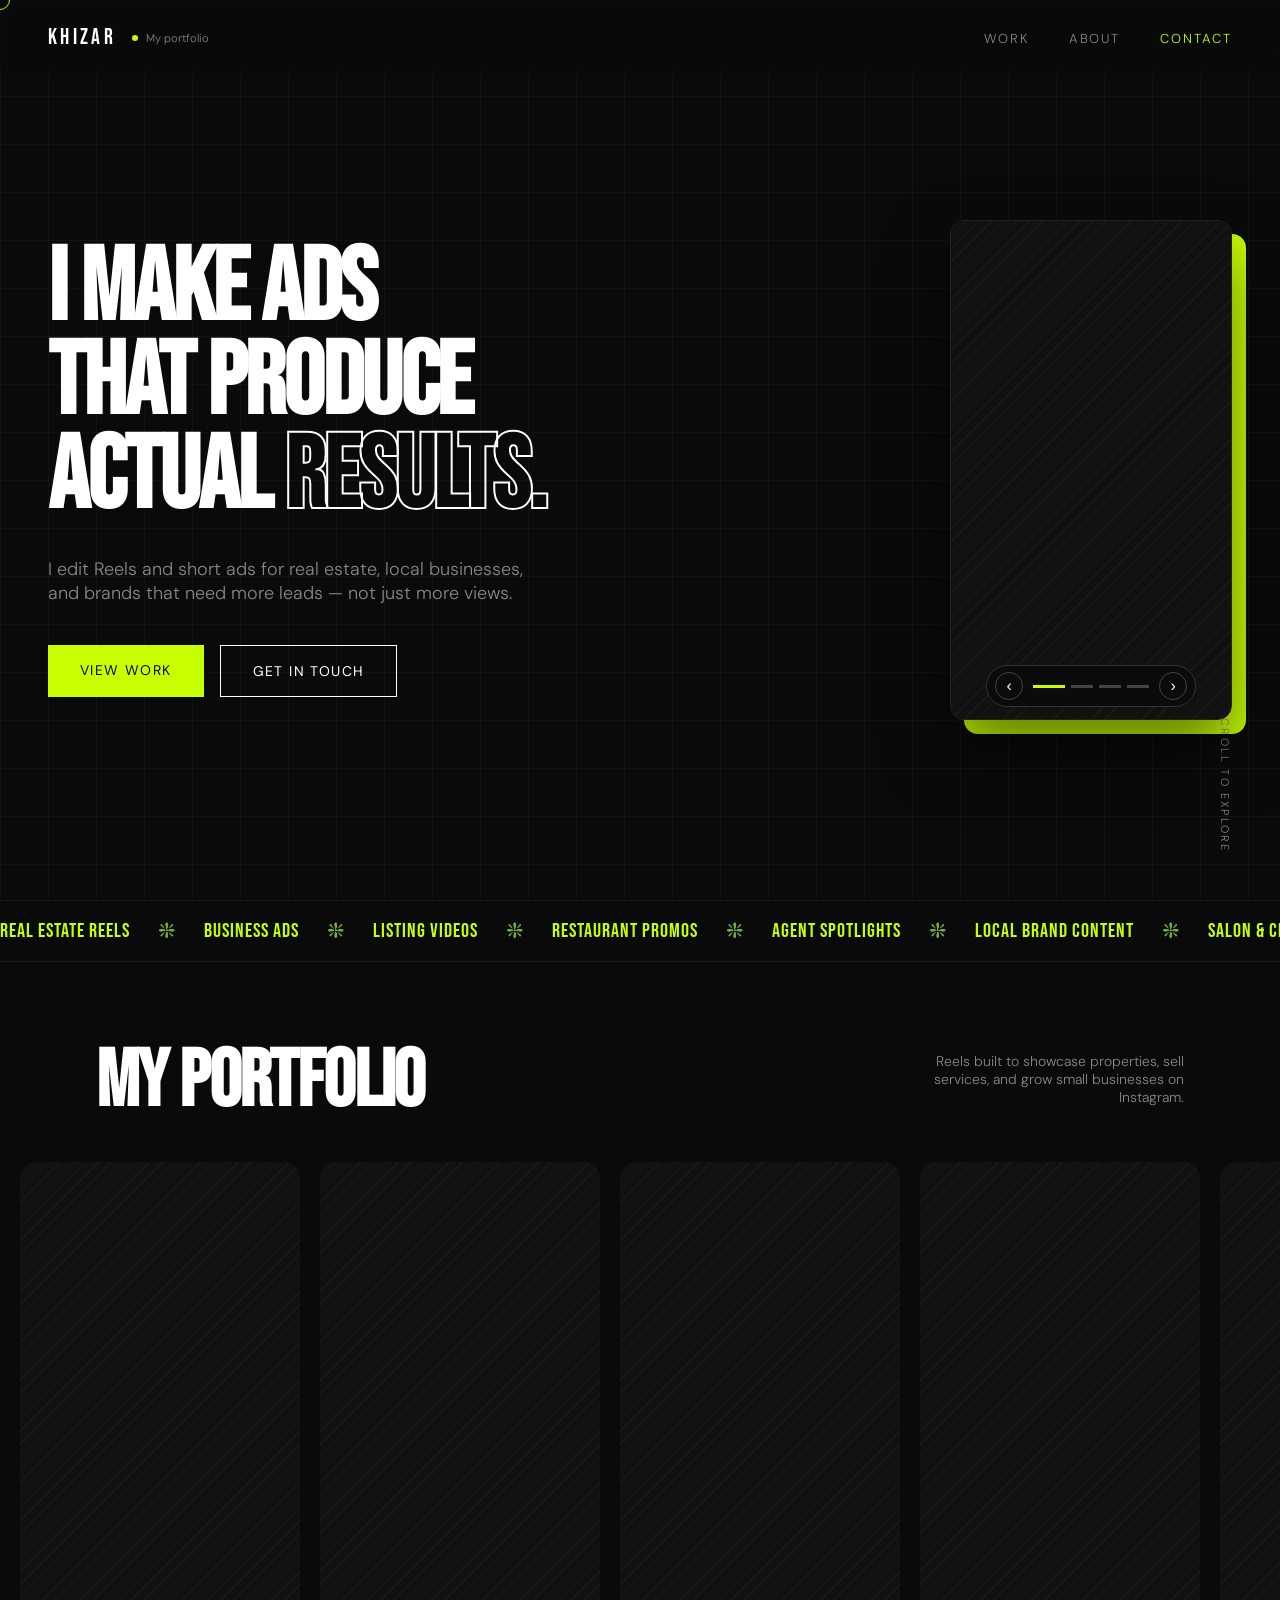
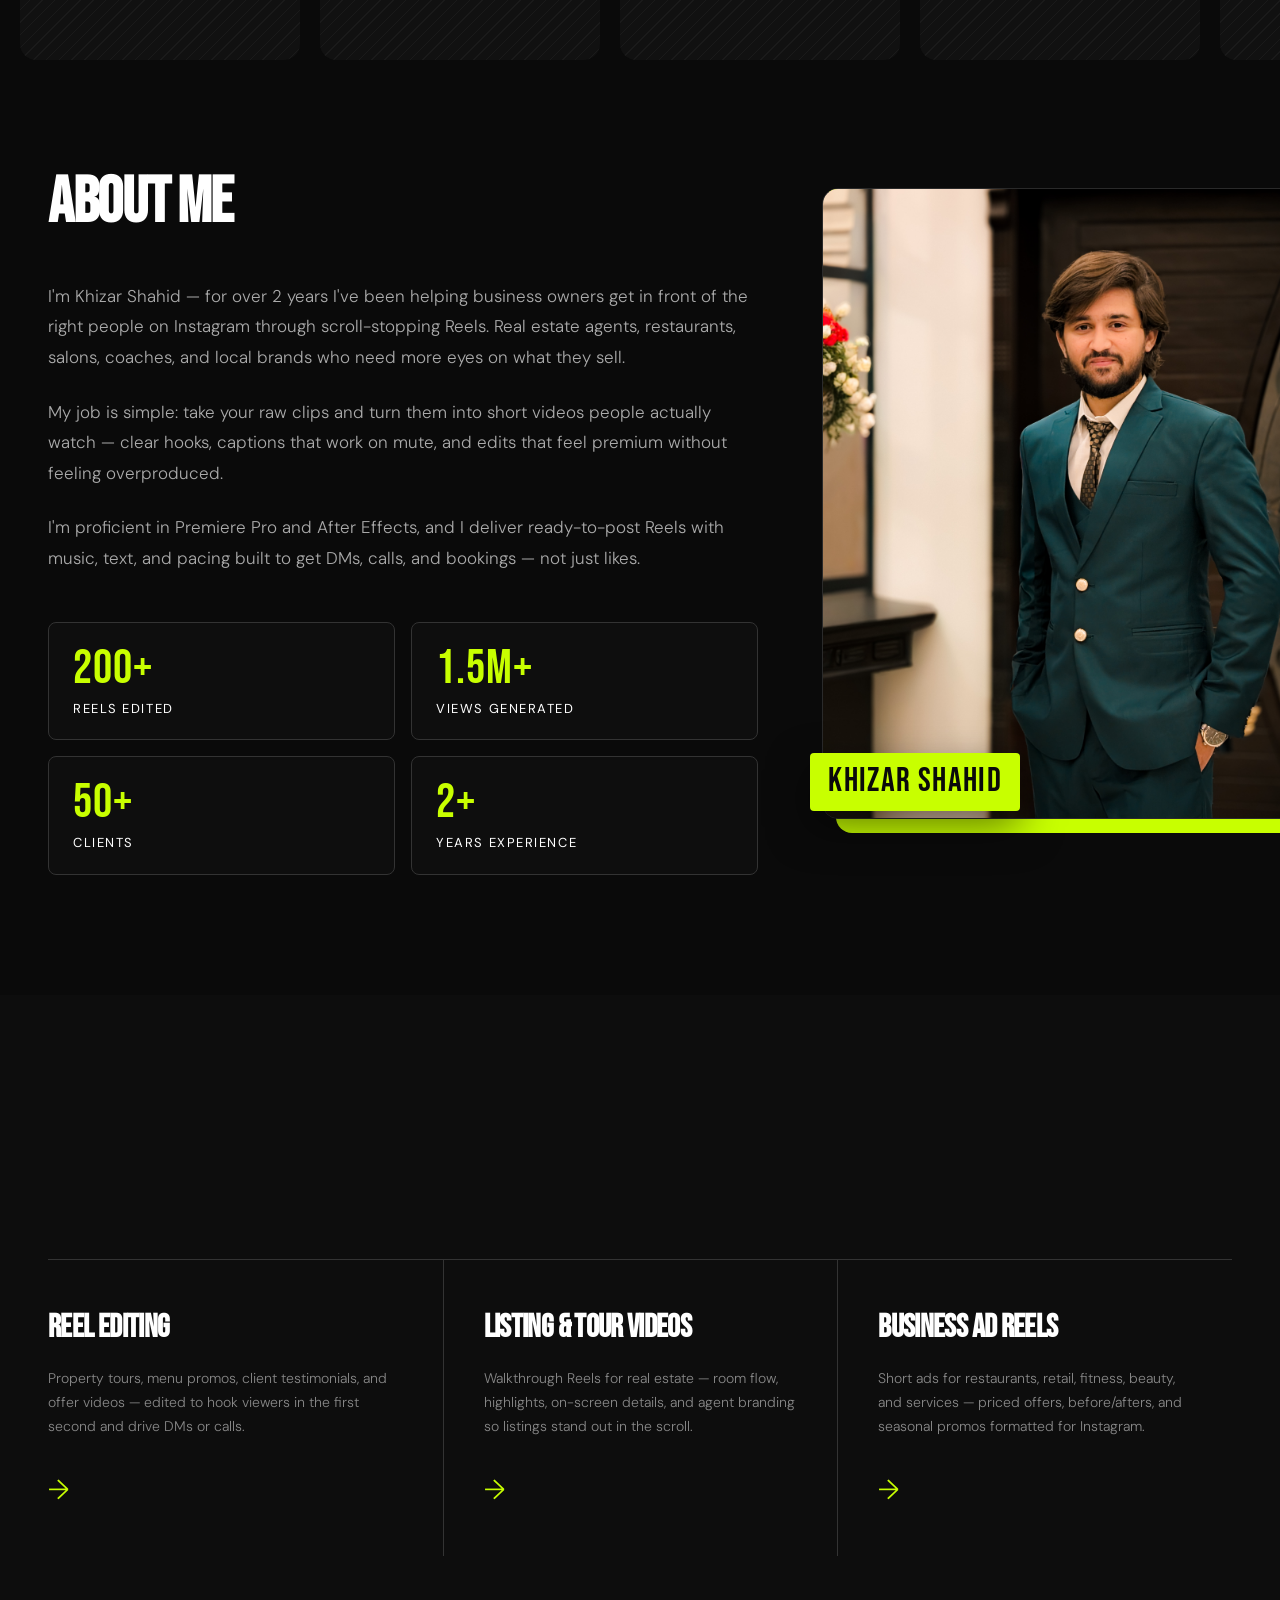
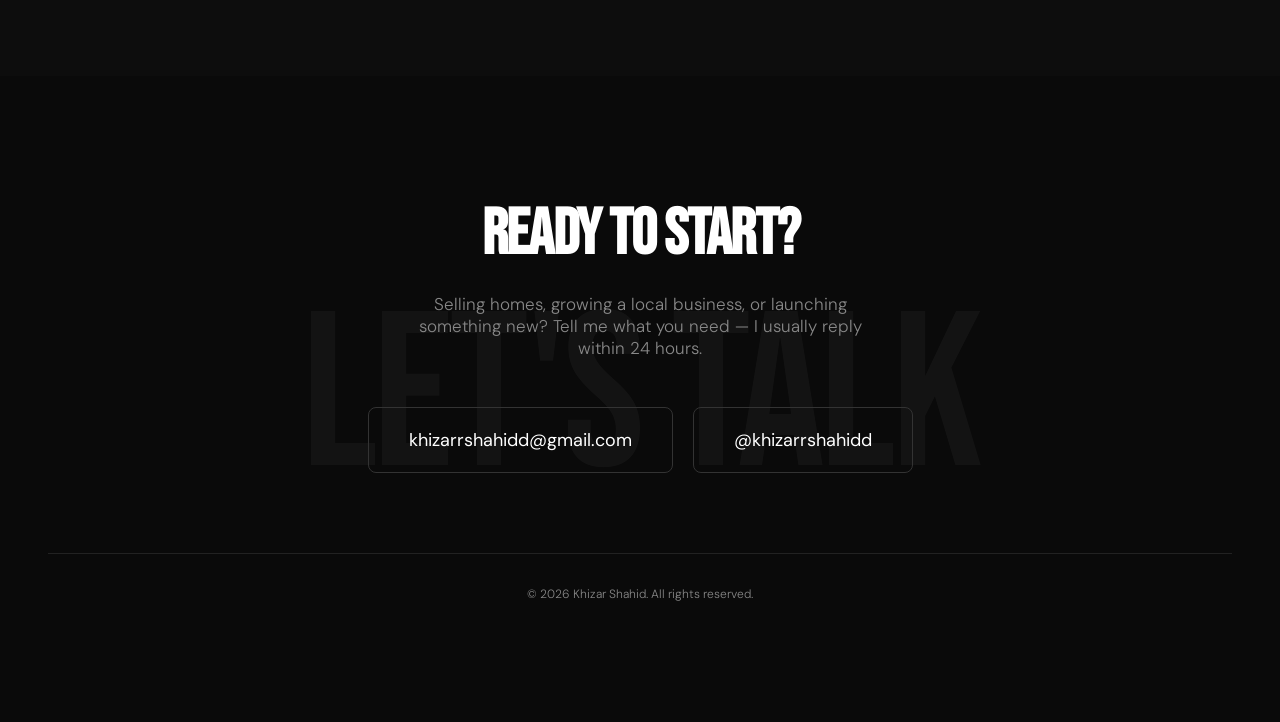
==== index.html @ f91796db "Add files via upload" ====
<!DOCTYPE html>
<html lang="en">
<head>
  <meta charset="UTF-8">
  <meta name="viewport" content="width=device-width, initial-scale=1.0">
  <meta name="description" content="Khizar Shahid edits Instagram Reels for real estate agents, local businesses, and brands — listings, promos, and ads that drive leads.">
  <meta property="og:title" content="Khizar Shahid — Video Editor">
  <meta property="og:description" content="Reels and short-form video for real estate, restaurants, salons, and local businesses.">
  <meta property="og:type" content="website">
  <title>Khizar Shahid — Video Editor</title>
  <link rel="preload" href="videos/hero-1.mp4" as="video" type="video/mp4">
  <link rel="preload" href="videos/work-1.mp4" as="video" type="video/mp4">
  <link rel="preconnect" href="https://fonts.googleapis.com">
  <link rel="preconnect" href="https://fonts.gstatic.com" crossorigin>
  <link href="https://fonts.googleapis.com/css2?family=Bebas+Neue&family=DM+Sans:ital,opsz,wght@0,9..40,300;0,9..40,400;1,9..40,300&display=swap" rel="stylesheet">
  <style>
    *, *::before, *::after { box-sizing: border-box; margin: 0; padding: 0; }
    html { scroll-behavior: smooth; }
    body {
      font-family: 'DM Sans', sans-serif;
      font-weight: 300;
      background: #0A0A0A;
      color: #888;
      overflow-x: hidden;
      cursor: none;
    }
    @media (hover: none), (pointer: coarse) {
      body { cursor: auto !important; }
      .cursor-dot { display: none !important; }
      a, button, .video-card, .contact-pill { cursor: auto !important; }
    }
    @media (hover: hover) and (pointer: fine) {
      a, button, .video-card, .contact-pill { cursor: none; }
    }

    :root {
      --black: #0A0A0A;
      --lime: #C8FF00;
      --gray: #888;
      --white: #FFFFFF;
      --section-pad: 120px;
      --marquee-end: 0px;
    }

    .cursor-dot {
      position: fixed;
      width: 20px;
      height: 20px;
      border: 1.5px solid var(--lime);
      border-radius: 50%;
      pointer-events: none;
      z-index: 10000;
      mix-blend-mode: difference;
      transform: translate(-50%, -50%);
      transition: width 0.25s ease, height 0.25s ease;
    }
    .cursor-dot.is-hover { width: 60px; height: 60px; }

    .nav {
      position: fixed;
      top: 0; left: 0; right: 0;
      z-index: 1000;
      display: flex;
      align-items: center;
      justify-content: space-between;
      padding: 24px 48px;
      background: rgba(10, 10, 10, 0.3);
      backdrop-filter: blur(12px);
      -webkit-backdrop-filter: blur(12px);
      transition: background 0.4s ease;
      opacity: 0;
      animation: navFadeIn 0.8s ease 0.4s forwards;
    }
    .nav.is-scrolled { background: rgba(10, 10, 10, 0.85); }
    @keyframes navFadeIn { to { opacity: 1; } }
    .nav__brand {
      display: flex;
      align-items: center;
      gap: 16px;
      text-decoration: none;
      color: var(--white);
    }
    .nav__logo {
      font-family: 'Bebas Neue', sans-serif;
      font-size: 22px;
      letter-spacing: 0.15em;
      color: var(--white);
    }
    .nav__status {
      display: flex;
      align-items: center;
      gap: 8px;
      font-size: 11px;
      color: var(--gray);
    }
    .nav__dot {
      width: 6px;
      height: 6px;
      border-radius: 50%;
      background: var(--lime);
      animation: blink 1.2s infinite;
    }
    @keyframes blink {
      0%, 100% { opacity: 1; }
      50% { opacity: 0.2; }
    }
    .nav__links {
      display: flex;
      gap: 40px;
      list-style: none;
    }
    .nav__links a {
      font-size: 13px;
      font-weight: 300;
      text-transform: uppercase;
      letter-spacing: 0.15em;
      color: var(--gray);
      text-decoration: none;
      transition: color 0.3s ease;
    }
    .nav__links a:hover,
    .nav__links a.is-active { color: var(--lime); }

    .reveal {
      opacity: 0;
      transform: translateY(30px);
      transition: opacity 0.8s ease, transform 0.8s ease;
    }
    .reveal.is-visible {
      opacity: 1;
      transform: translateY(0);
    }

    /* Hero */
    .hero {
      min-height: 100vh;
      display: flex;
      align-items: center;
      padding: 120px 48px 80px;
      position: relative;
      background-color: var(--black);
      background-image:
        linear-gradient(rgba(255,255,255,0.03) 1px, transparent 1px),
        linear-gradient(90deg, rgba(255,255,255,0.03) 1px, transparent 1px);
      background-size: 48px 48px;
    }
    .hero__inner {
      width: 100%;
      max-width: 1400px;
      margin: 0 auto;
      display: grid;
      grid-template-columns: 1fr auto;
      align-items: center;
      gap: 64px;
    }
    .hero__left {
      display: flex;
      flex-direction: column;
    }
    /* Right column: the carousel */
    .hero__media-stack {
      position: relative;
      width: clamp(220px, 22vw, 320px);
      aspect-ratio: 9 / 16;
      flex-shrink: 0;
      pointer-events: auto;
    }
    .hero__accent-shape {
      position: absolute;
      inset: 0;
      background: var(--lime);
      border-radius: 14px;
      transform: translate(14px, 14px);
      z-index: 0;
    }
    .hero__carousel-bg {
      position: absolute;
      inset: 0;
      border-radius: 14px;
      overflow: hidden;
      border: 1px solid #222;
      box-shadow: 0 32px 64px rgba(0, 0, 0, 0.5);
      z-index: 1;
    }
    .hero__name-plate { display: none; }
    .hero-carousel__frame {
      position: relative;
      width: 100%;
      height: 100%;
      background: #111;
    }
    .hero-carousel__slide {
      position: absolute;
      inset: 0;
      opacity: 0;
      transition: opacity 0.8s ease;
      background: #111;
      background-image: repeating-linear-gradient(
        -45deg,
        transparent,
        transparent 8px,
        #1A1A1A 8px,
        #1A1A1A 9px
      );
    }
    .hero-carousel__slide.is-active {
      opacity: 1;
      z-index: 1;
    }
    .hero-carousel__slide video {
      width: 100%;
      height: 100%;
      object-fit: cover;
      display: block;
      opacity: 0;
      transition: opacity 0.35s ease;
    }
    .hero-carousel__slide video.is-ready {
      opacity: 1;
    }
    .hero__carousel-nav {
      position: absolute;
      bottom: 12px;
      left: 50%;
      transform: translateX(-50%);
      z-index: 10;
      display: flex;
      align-items: center;
      gap: 6px;
      background: rgba(10, 10, 10, 0.82);
      padding: 6px 8px;
      border-radius: 999px;
      border: 1px solid #333;
      backdrop-filter: blur(8px);
      -webkit-backdrop-filter: blur(8px);
      pointer-events: auto;
    }
    .hero__nav-btn {
      width: 28px;
      height: 28px;
      border: 1px solid #444;
      border-radius: 50%;
      background: transparent;
      color: var(--white);
      font-size: 16px;
      line-height: 1;
      display: flex;
      align-items: center;
      justify-content: center;
      padding: 0;
      cursor: pointer !important;
      pointer-events: auto !important;
      transition: border-color 0.2s ease, color 0.2s ease;
      -webkit-tap-highlight-color: transparent;
      user-select: none;
    }
    .hero__nav-btn:hover {
      border-color: var(--lime);
      color: var(--lime);
    }
    .hero__carousel-dots {
      display: flex;
      align-items: center;
      gap: 6px;
      padding: 0 4px;
    }
    .hero__carousel-dot {
      width: 22px;
      height: 3px;
      border: none;
      padding: 0;
      background: #444;
      cursor: pointer !important;
      pointer-events: auto !important;
      transition: background 0.25s ease, width 0.25s ease;
    }
    .hero__carousel-dot.is-active {
      background: var(--lime);
      width: 32px;
    }
    .hero__carousel-dot:hover { background: #888; }
    .hero__carousel-dot.is-active:hover { background: var(--lime); }
    .hero__heading {
      font-family: 'Bebas Neue', sans-serif;
      font-size: clamp(56px, 8vw, 130px);
      line-height: 0.92;
      letter-spacing: -0.02em;
      color: var(--white);
    }
    .hero__heading .word {
      display: inline-block;
      opacity: 0;
      transform: translateY(40px);
      animation: wordReveal 0.6s ease forwards;
    }
    .hero__heading .word--stroke {
      -webkit-text-stroke: 2px var(--white);
      color: transparent;
    }
    @keyframes wordReveal {
      to { opacity: 1; transform: translateY(0); }
    }
    .hero__tagline {
      margin-top: 32px;
      font-size: 18px;
      color: var(--gray);
      max-width: 480px;
      opacity: 0;
      animation: fadeUp 0.8s ease 1.4s forwards;
    }
    @keyframes fadeUp {
      from { opacity: 0; transform: translateY(20px); }
      to { opacity: 1; transform: translateY(0); }
    }
    .hero__ctas {
      display: flex;
      flex-wrap: wrap;
      gap: 16px;
      margin-top: 40px;
      opacity: 0;
      animation: fadeUp 0.8s ease 1.6s forwards;
    }
    .btn {
      display: inline-block;
      padding: 16px 32px;
      font-family: 'DM Sans', sans-serif;
      font-size: 14px;
      font-weight: 400;
      text-transform: uppercase;
      letter-spacing: 0.1em;
      text-decoration: none;
      border: none;
      transition: background 0.3s ease, color 0.3s ease, border-color 0.3s ease;
    }
    .btn--primary {
      background: var(--lime);
      color: var(--black);
    }
    .btn--primary:hover { background: #d4ff33; }
    .btn--ghost {
      background: transparent;
      color: var(--white);
      border: 1px solid var(--white);
    }
    .btn--ghost:hover {
      background: var(--white);
      color: var(--black);
    }
    .hero__scroll-label {
      position: absolute;
      right: 48px;
      bottom: 48px;
      font-size: 11px;
      letter-spacing: 0.2em;
      text-transform: uppercase;
      color: var(--gray);
      writing-mode: vertical-rl;
      transform: rotate(180deg);
      opacity: 0;
      animation: fadeUp 0.8s ease 1.8s forwards;
      pointer-events: none;
    }

    /* Text marquee — JS sets exact pixel loop distance */
    .marquee {
      background: var(--black);
      border-top: 1px solid #1a1a1a;
      border-bottom: 1px solid #1a1a1a;
      overflow: hidden;
      padding: 20px 0;
    }
    .marquee__track {
      display: flex;
      flex-wrap: nowrap;
      width: max-content;
      will-change: transform;
    }
    .marquee__track.is-animated {
      animation: marqueeScroll var(--marquee-duration, 40s) linear infinite;
    }
    .marquee__item {
      flex: 0 0 auto;
      display: inline-flex;
      align-items: center;
      gap: 1.75rem;
      font-family: 'Bebas Neue', sans-serif;
      font-size: 20px;
      color: var(--lime);
      letter-spacing: 0.05em;
      line-height: 1;
      padding-right: 1.75rem;
    }
    .marquee__phrase { white-space: nowrap; }
    .marquee__sep {
      flex-shrink: 0;
      font-size: 14px;
      line-height: 1;
      opacity: 0.95;
    }
    @keyframes marqueeScroll {
      from { transform: translate3d(0, 0, 0); }
      to { transform: translate3d(var(--marquee-end), 0, 0); }
    }

    section { padding: var(--section-pad) 48px; }
    .section-heading {
      font-family: 'Bebas Neue', sans-serif;
      font-size: 80px;
      letter-spacing: -0.02em;
      color: var(--white);
      line-height: 1;
      margin-bottom: 64px;
    }

    /* Work reel marquee */
    #work {
      padding-top: 80px;
      padding-bottom: 32px;
    }
    #work .work__header-wrap {
      padding-left: 48px;
      padding-right: 48px;
      margin-bottom: 32px;
    }
    .work-marquee {
      overflow: hidden;
      width: 100vw;
      margin-left: calc(50% - 50vw);
      padding: 8px 0 24px;
    }
    .work-marquee__track {
      display: flex;
      align-items: flex-start;
      gap: 20px;
      width: max-content;
      padding-left: 20px;
      will-change: transform;
    }
    .work-marquee__track.is-animated {
      animation: marqueeScroll var(--work-marquee-duration, 50s) linear infinite;
    }
    .video-card {
      position: relative;
      flex: 0 0 auto;
      width: clamp(200px, 22vw, 280px);
      aspect-ratio: 9 / 16;
      border-radius: 16px;
      overflow: hidden;
      background: #111;
      background-image: repeating-linear-gradient(
        -45deg,
        transparent,
        transparent 8px,
        #1A1A1A 8px,
        #1A1A1A 9px
      );
      transition: transform 0.4s ease, box-shadow 0.4s ease;
    }
    .video-card__media {
      position: absolute;
      inset: 0;
      width: 100%;
      height: 100%;
      object-fit: cover;
      opacity: 0;
      transition: opacity 0.35s ease;
    }
    .video-card__media.is-loaded { opacity: 1; }
    .video-card:hover {
      transform: scale(1.03);
      box-shadow: 0 20px 60px rgba(0,0,0,0.6);
      z-index: 2;
    }

    #about {
      padding-top: 48px;
    }

    @media (min-width: 1025px) {
      .about__stats {
        grid-template-columns: repeat(2, minmax(0, 1fr));
        gap: 20px;
      }
      .about__stat {
        padding: 24px 28px;
      }
      .work__header-wrap {
        display: grid;
        grid-template-columns: 1fr 1fr;
        align-items: end;
      }
      .work__header-wrap .section-heading { margin-bottom: 0; }
      .work__header-note {
        font-size: 14px;
        color: var(--gray);
        padding-bottom: 16px;
        text-align: right;
        max-width: 280px;
        margin-left: auto;
      }
    }

    #about .about__grid {
      display: grid;
      grid-template-columns: 60% 40%;
      gap: 64px;
      align-items: start;
    }
    .about__heading {
      font-family: 'Bebas Neue', sans-serif;
      font-size: 64px;
      letter-spacing: -0.02em;
      color: var(--white);
      margin-bottom: 40px;
    }
    .about__text p {
      font-size: 17px;
      line-height: 1.8;
      color: #AAA;
      margin-bottom: 24px;
    }
    .about__stats {
      display: grid;
      grid-template-columns: repeat(2, 1fr);
      gap: 16px;
      margin-top: 48px;
    }
    .about__stat {
      border: 1px solid #333;
      border-radius: 8px;
      padding: 22px 24px;
      color: var(--white);
      background: rgba(255, 255, 255, 0.02);
    }
    .about__stat strong {
      display: block;
      font-family: 'Bebas Neue', sans-serif;
      font-size: clamp(36px, 4vw, 48px);
      font-weight: 400;
      color: var(--lime);
      line-height: 1;
      letter-spacing: 0.02em;
      margin-bottom: 8px;
    }
    .about__stat-label {
      display: block;
      font-size: 13px;
      font-weight: 400;
      letter-spacing: 0.12em;
      text-transform: uppercase;
      color: var(--white);
      line-height: 1.3;
    }
    .about__photo-wrap {
      position: relative;
      margin-top: 24px;
    }
    .about__accent-shape {
      position: absolute;
      top: 0;
      left: 0;
      right: 0;
      aspect-ratio: 3 / 4;
      background: var(--lime);
      border-radius: 16px;
      transform: translate(14px, 14px);
      z-index: 0;
    }
    .about__name-plate {
      position: absolute;
      bottom: 8px;
      left: -12px;
      z-index: 4;
      font-family: 'Bebas Neue', sans-serif;
      font-size: clamp(24px, 3vw, 34px);
      line-height: 0.95;
      letter-spacing: 0.04em;
      color: var(--black);
      background: var(--lime);
      padding: 12px 18px 14px;
      border-radius: 4px;
      text-transform: uppercase;
      box-shadow: 0 16px 40px rgba(0, 0, 0, 0.5);
    }
    .about__photo {
      aspect-ratio: 3 / 4;
      position: relative;
      border-radius: 16px;
      overflow: hidden;
      border: 1px solid #2a2a2a;
      background: #0d0d0d;
      z-index: 1;
    }
    .about__photo::before {
      content: '';
      position: absolute;
      top: 0;
      left: 0;
      right: 0;
      height: 3px;
      background: var(--lime);
      z-index: 2;
    }
    .about__visual {
      position: absolute;
      inset: 0;
      display: flex;
      flex-direction: column;
      justify-content: space-between;
      padding: 28px 24px;
      z-index: 1;
      background:
        linear-gradient(145deg, rgba(200, 255, 0, 0.06) 0%, transparent 45%),
        repeating-linear-gradient(
          -45deg,
          transparent,
          transparent 10px,
          rgba(255,255,255,0.02) 10px,
          rgba(255,255,255,0.02) 11px
        );
    }
    .about__visual-badge {
      align-self: flex-start;
      font-size: 10px;
      font-weight: 400;
      letter-spacing: 0.18em;
      text-transform: uppercase;
      color: var(--black);
      background: var(--lime);
      padding: 8px 14px;
      border-radius: 4px;
    }
    .about__visual-cards {
      display: flex;
      gap: 12px;
      justify-content: center;
      flex-wrap: wrap;
    }
    .about__mini-reel {
      flex: 1 1 72px;
      max-width: 88px;
      aspect-ratio: 9 / 16;
      border-radius: 10px;
      border: 1px solid rgba(200, 255, 0, 0.35);
      background: rgba(0, 0, 0, 0.5);
      display: flex;
      flex-direction: column;
      align-items: center;
      justify-content: flex-end;
      padding: 10px 6px;
      gap: 6px;
      box-shadow: 0 12px 32px rgba(0, 0, 0, 0.4);
    }
    .about__mini-reel-icon {
      font-family: 'Bebas Neue', sans-serif;
      font-size: 22px;
      color: var(--lime);
      line-height: 1;
      letter-spacing: 0.02em;
    }
    .about__mini-reel small {
      font-size: 8px;
      letter-spacing: 0.12em;
      text-transform: uppercase;
      color: var(--white);
      text-align: center;
      line-height: 1.3;
    }
    .about__visual-caption {
      font-family: 'Bebas Neue', sans-serif;
      font-size: 28px;
      letter-spacing: 0.02em;
      color: var(--white);
      line-height: 1.05;
      border-left: 3px solid var(--lime);
      padding-left: 14px;
    }
    .about__visual-caption span {
      display: block;
      font-family: 'DM Sans', sans-serif;
      font-size: 12px;
      font-weight: 300;
      color: var(--gray);
      letter-spacing: 0.04em;
      text-transform: none;
      margin-top: 8px;
    }
    .about__profile-img {
      position: absolute;
      inset: 0;
      width: 100%;
      height: 100%;
      object-fit: cover;
      z-index: 3;
      opacity: 0;
      transition: opacity 0.5s ease;
    }
    .about__profile-img.is-loaded {
      opacity: 1;
    }
    .about__photo.has-photo .about__visual {
      opacity: 0;
      pointer-events: none;
    }

    #services {
      background: #0D0D0D;
      margin-left: calc(-50vw + 50%);
      margin-right: calc(-50vw + 50%);
      padding-left: calc(50vw - 50% + 48px);
      padding-right: calc(50vw - 50% + 48px);
    }
    .services__grid {
      display: grid;
      grid-template-columns: repeat(3, 1fr);
      gap: 0;
    }
    .service-card {
      border-top: 1px solid #333;
      padding: 48px 40px 48px 0;
      display: flex;
      flex-direction: column;
      min-height: 280px;
    }
    .service-card:not(:first-child) {
      padding-left: 40px;
      border-left: 1px solid #333;
    }
    .service-card__title {
      font-family: 'Bebas Neue', sans-serif;
      font-size: 32px;
      color: var(--white);
      letter-spacing: -0.02em;
      margin-bottom: 20px;
    }
    .service-card__desc {
      font-size: 14px;
      line-height: 1.7;
      flex: 1;
    }
    .service-card__arrow {
      font-size: 28px;
      color: var(--lime);
      margin-top: 32px;
      display: inline-block;
      transition: transform 0.3s ease;
    }
    .service-card:hover .service-card__arrow { transform: translateX(8px); }

    #contact {
      position: relative;
      text-align: center;
      overflow: hidden;
    }
    .contact__bg {
      position: absolute;
      left: 50%;
      top: 50%;
      transform: translate(-50%, -50%);
      font-family: 'Bebas Neue', sans-serif;
      font-size: clamp(80px, 18vw, 220px);
      letter-spacing: -0.02em;
      color: var(--white);
      opacity: 0.04;
      white-space: nowrap;
      pointer-events: none;
    }
    .contact__inner { position: relative; z-index: 1; }
    .contact__heading {
      font-family: 'Bebas Neue', sans-serif;
      font-size: 64px;
      letter-spacing: -0.02em;
      color: var(--white);
      margin-bottom: 20px;
    }
    .contact__sub {
      font-size: 17px;
      margin-bottom: 48px;
      max-width: 480px;
      margin-left: auto;
      margin-right: auto;
    }
    .contact__pills {
      display: flex;
      flex-wrap: wrap;
      justify-content: center;
      gap: 20px;
      margin-bottom: 80px;
    }
    .contact-pill {
      display: inline-block;
      padding: 20px 40px;
      font-size: 18px;
      font-weight: 400;
      color: var(--white);
      text-decoration: none;
      border: 1px solid #333;
      border-radius: 8px;
      transition: border-color 0.3s ease, color 0.3s ease;
    }
    .contact-pill:hover {
      border-color: var(--lime);
      color: var(--lime);
    }
    .contact__footer {
      border-top: 1px solid #222;
      padding-top: 32px;
      font-size: 12px;
      text-align: center;
      color: var(--gray);
    }

    @media (max-width: 1024px) {
      :root { --section-pad: 80px; }
      .nav { padding: 20px 32px; }
      section { padding: var(--section-pad) 32px; }
      #work .work__header-wrap { padding-left: 32px; padding-right: 32px; }
      #services {
        padding-left: calc(50vw - 50% + 32px);
        padding-right: calc(50vw - 50% + 32px);
      }
      .section-heading { font-size: 64px; }
      .hero { padding: 100px 32px 80px; }
      .hero__inner { gap: 40px; }
      .hero__media-stack { width: clamp(180px, 26vw, 260px); }
      #about .about__grid { grid-template-columns: 1fr; }
      .about__photo-wrap { max-width: 400px; margin: 0 auto; }
      .about__stats { grid-template-columns: 1fr 1fr; }
      .services__grid { grid-template-columns: 1fr; }
      .service-card:not(:first-child) {
        padding-left: 0;
        border-left: none;
      }
      .service-card { padding: 40px 0; }
    }

    @media (max-width: 768px) {
      :root { --section-pad: 64px; }
      .nav { padding: 16px 20px; }
      .nav__status { display: none; }
      .nav__links { gap: 24px; }
      .nav__links a { font-size: 11px; }
      section { padding: var(--section-pad) 20px; }
      #work .work__header-wrap { padding-left: 20px; padding-right: 20px; }
      #services {
        padding-left: calc(50vw - 50% + 20px);
        padding-right: calc(50vw - 50% + 20px);
      }
      /* Stack hero vertically on mobile: carousel first (top), then text */
      .hero { padding: 100px 20px 60px; }
      .hero__inner {
        grid-template-columns: 1fr;
        grid-template-rows: auto auto;
      }
      .hero__left { order: 2; }
      .hero__media-stack { order: 1; width: 160px; margin: 0 auto; }
      .hero__scroll-label { right: 20px; bottom: 24px; font-size: 10px; }
      .hero__heading { font-size: clamp(48px, 14vw, 72px); }
      .hero__carousel-bg { border-radius: 10px; }
      .hero__accent-shape { border-radius: 10px; transform: translate(10px, 10px); }
      .video-card { width: 200px; border-radius: 12px; }
      .section-heading { font-size: 48px; margin-bottom: 40px; }
      .about__heading { font-size: 48px; }
      .contact__heading { font-size: 48px; }
      .contact-pill { font-size: 15px; padding: 16px 28px; width: 100%; }
      .contact__footer { text-align: center; }
      .hero__ctas { flex-direction: column; }
      .hero__ctas .btn { text-align: center; width: 100%; }
    }
  </style>
</head>
<body>
  <div class="cursor-dot" id="cursor" aria-hidden="true"></div>

  <header class="nav" id="nav">
    <a href="#" class="nav__brand">
      <span class="nav__logo">KHIZAR</span>
      <span class="nav__status">
        <span class="nav__dot"></span>
        My portfolio
      </span>
    </a>
    <ul class="nav__links">
      <li><a href="#work" data-section="work">Work</a></li>
      <li><a href="#about" data-section="about">About</a></li>
      <li><a href="#contact" data-section="contact">Contact</a></li>
    </ul>
  </header>

  <main>
    <section class="hero" id="hero" aria-label="Introduction">
      <div class="hero__inner">
        <!-- LEFT: heading + tagline + CTAs -->
        <div class="hero__left">
          <h1 class="hero__heading" id="hero-heading">
            <span class="hero__line"><span class="word" style="animation-delay: 0.1s">I</span> <span class="word" style="animation-delay: 0.15s">MAKE</span> <span class="word" style="animation-delay: 0.2s">ADS</span></span><br>
            <span class="hero__line"><span class="word" style="animation-delay: 0.35s">THAT</span> <span class="word" style="animation-delay: 0.4s">PRODUCE</span></span><br>
            <span class="hero__line"><span class="word" style="animation-delay: 0.55s">ACTUAL</span> <span class="word word--stroke" style="animation-delay: 0.65s">RESULTS.</span></span>
          </h1>
          <p class="hero__tagline">I edit Reels and short ads for real estate, local businesses, and brands that need more leads — not just more views.</p>
          <div class="hero__ctas">
            <a href="#work" class="btn btn--primary">View Work</a>
            <a href="#contact" class="btn btn--ghost">Get in Touch</a>
          </div>
        </div>
        <!-- RIGHT: video carousel -->
        <div class="hero__media-stack" id="heroMediaStack">
          <div class="hero__accent-shape" aria-hidden="true"></div>
          <div class="hero__carousel-bg" id="heroCarousel">
            <div class="hero-carousel__frame">
              <div class="hero-carousel__slide is-active" data-slide="0">
                <video src="videos/hero-1.mp4" muted playsinline loop autoplay preload="auto"></video>
              </div>
              <div class="hero-carousel__slide" data-slide="1">
                <video data-src="videos/hero-2.mp4" muted playsinline loop preload="none"></video>
              </div>
              <div class="hero-carousel__slide" data-slide="2">
                <video data-src="videos/hero-3.mp4" muted playsinline loop preload="none"></video>
              </div>
              <div class="hero-carousel__slide" data-slide="3">
                <video data-src="videos/hero-4.mp4" muted playsinline loop preload="none"></video>
              </div>
            </div>
            <div class="hero__carousel-nav" id="heroCarouselNav">
              <button type="button" class="hero__nav-btn" id="heroPrev" aria-label="Previous reel">&#8249;</button>
              <div class="hero__carousel-dots" id="heroCarouselDots"></div>
              <button type="button" class="hero__nav-btn" id="heroNext" aria-label="Next reel">&#8250;</button>
            </div>
          </div>
        </div>
      </div>
      <span class="hero__scroll-label">Scroll to explore</span>
    </section>

    <div class="marquee" aria-hidden="true">
      <div class="marquee__track" id="textMarqueeTrack"></div>
    </div>

    <section id="work">
      <div class="work__header-wrap reveal">
        <h2 class="section-heading">MY PORTFOLIO</h2>
        <p class="work__header-note">Reels built to showcase properties, sell services, and grow small businesses on Instagram.</p>
      </div>
      <div class="work-marquee" id="workMarquee">
        <div class="work-marquee__track" id="workMarqueeTrack">
          <article class="video-card">
            <video class="video-card__media" src="videos/work-1.mp4" muted playsinline loop autoplay preload="auto" aria-hidden="true"></video>
          </article>
          <article class="video-card">
            <video class="video-card__media" src="videos/work-2.mp4" muted playsinline loop autoplay preload="metadata" aria-hidden="true"></video>
          </article>
          <article class="video-card">
            <video class="video-card__media" src="videos/work-3.mp4" muted playsinline loop autoplay preload="metadata" aria-hidden="true"></video>
          </article>
          <article class="video-card">
            <video class="video-card__media" src="videos/work-4.mp4" muted playsinline loop autoplay preload="metadata" aria-hidden="true"></video>
          </article>
          <article class="video-card">
            <video class="video-card__media" src="videos/work-5.mp4" muted playsinline loop autoplay preload="metadata" aria-hidden="true"></video>
          </article>
          <article class="video-card">
            <video class="video-card__media" src="videos/work-6.mp4" muted playsinline loop autoplay preload="metadata" aria-hidden="true"></video>
          </article>
        </div>
      </div>
    </section>

    <section id="about">
      <div class="about__grid">
        <div class="reveal">
          <h2 class="about__heading">ABOUT ME</h2>
          <div class="about__text">
            <p>I'm Khizar Shahid — for over 2 years I've been helping business owners get in front of the right people on Instagram through scroll-stopping Reels. Real estate agents, restaurants, salons, coaches, and local brands who need more eyes on what they sell.</p>
            <p>My job is simple: take your raw clips and turn them into short videos people actually watch — clear hooks, captions that work on mute, and edits that feel premium without feeling overproduced.</p>
            <p>I'm proficient in Premiere Pro and After Effects, and I deliver ready-to-post Reels with music, text, and pacing built to get DMs, calls, and bookings — not just likes.</p>
          </div>
          <div class="about__stats">
            <span class="about__stat"><strong>200+</strong><span class="about__stat-label">Reels Edited</span></span>
            <span class="about__stat"><strong>1.5M+</strong><span class="about__stat-label">Views Generated</span></span>
            <span class="about__stat"><strong>50+</strong><span class="about__stat-label">Clients</span></span>
            <span class="about__stat"><strong>2+</strong><span class="about__stat-label">Years Experience</span></span>
          </div>
        </div>
        <div class="about__photo-wrap reveal">
          <div class="about__accent-shape" aria-hidden="true"></div>
          <div class="about__photo" id="aboutPhoto">
            <div class="about__visual" aria-hidden="true">
              <span class="about__visual-badge">Reels for business</span>
              <div class="about__visual-cards">
                <div class="about__mini-reel">
                  <span class="about__mini-reel-icon">RE</span>
                  <small>Real estate</small>
                </div>
                <div class="about__mini-reel">
                  <span class="about__mini-reel-icon">AD</span>
                  <small>Local ads</small>
                </div>
                <div class="about__mini-reel">
                  <span class="about__mini-reel-icon">IG</span>
                  <small>Instagram</small>
                </div>
              </div>
              <p class="about__visual-caption">
                YOUR CLIPS → FEED-READY REELS
                <span>Listings, promos &amp; brand posts — edited to get calls and DMs</span>
              </p>
            </div>
            <img data-src="videos/profile.jpg" alt="Khizar Shahid" width="400" height="533" class="about__profile-img" id="aboutProfileImg">
          </div>
          <p class="about__name-plate">Khizar Shahid</p>
        </div>
      </div>
    </section>

    <section id="services">
      <h2 class="section-heading reveal">WHAT I DO</h2>
      <div class="services__grid">
        <article class="service-card reveal">
          <h3 class="service-card__title">Reel Editing</h3>
          <p class="service-card__desc">Property tours, menu promos, client testimonials, and offer videos — edited to hook viewers in the first second and drive DMs or calls.</p>
          <span class="service-card__arrow" aria-hidden="true">→</span>
        </article>
        <article class="service-card reveal">
          <h3 class="service-card__title">Listing &amp; Tour Videos</h3>
          <p class="service-card__desc">Walkthrough Reels for real estate — room flow, highlights, on-screen details, and agent branding so listings stand out in the scroll.</p>
          <span class="service-card__arrow" aria-hidden="true">→</span>
        </article>
        <article class="service-card reveal">
          <h3 class="service-card__title">Business Ad Reels</h3>
          <p class="service-card__desc">Short ads for restaurants, retail, fitness, beauty, and services — priced offers, before/afters, and seasonal promos formatted for Instagram.</p>
          <span class="service-card__arrow" aria-hidden="true">→</span>
        </article>
      </div>
    </section>

    <section id="contact">
      <div class="contact__bg" aria-hidden="true">LET'S TALK</div>
      <div class="contact__inner reveal">
        <h2 class="contact__heading">READY TO START?</h2>
        <p class="contact__sub">Selling homes, growing a local business, or launching something new? Tell me what you need — I usually reply within 24 hours.</p>
        <div class="contact__pills">
          <a href="mailto:khizarrshahidd@gmail.com" class="contact-pill">khizarrshahidd@gmail.com</a>
          <a href="https://instagram.com/khizarrshahidd" class="contact-pill" target="_blank" rel="noopener noreferrer">@khizarrshahidd</a>
        </div>
        <footer class="contact__footer">
          <span>© 2026 Khizar Shahid. All rights reserved.</span>
        </footer>
      </div>
    </section>
  </main>

  <script>
    (function () {

      /* ── Custom cursor (desktop only) ── */
      if (window.matchMedia('(hover: hover) and (pointer: fine)').matches) {
        const cursor = document.getElementById('cursor');
        let mx = 0, my = 0, cx = 0, cy = 0;
        document.addEventListener('mousemove', function(e) { mx = e.clientX; my = e.clientY; });
        (function tick() {
          cx += (mx - cx) * 0.15; cy += (my - cy) * 0.15;
          cursor.style.left = cx + 'px'; cursor.style.top = cy + 'px';
          requestAnimationFrame(tick);
        })();
        document.querySelectorAll('a, .btn, .video-card, .contact-pill, .service-card').forEach(function(el) {
          el.addEventListener('mouseenter', function() { cursor.classList.add('is-hover'); });
          el.addEventListener('mouseleave', function() { cursor.classList.remove('is-hover'); });
        });
      } else {
        document.body.style.cursor = 'auto';
        var cursorEl = document.getElementById('cursor');
        if (cursorEl) cursorEl.style.display = 'none';
      }

      /* ── Video loader: promotes data-src → src on demand ── */
      function loadVideo(vid, play) {
        if (!vid) return;
        if (!vid.src || vid.src === window.location.href) {
          var s = vid.getAttribute('data-src');
          if (!s) return;
          vid.src = s;
          vid.load();
        }
        vid.muted = true; vid.loop = true; vid.playsInline = true;
        function go() { vid.classList.add('is-ready'); if (play) vid.play().catch(function(){}); }
        if (vid.readyState >= 2) { go(); }
        else { vid.addEventListener('canplay', go, { once: true }); vid.addEventListener('loadeddata', go, { once: true }); }
      }

      /* ── Hero carousel ── */
      var slides = Array.from(document.querySelectorAll('.hero-carousel__slide'));
      var idx = 0;

      function goTo(n) {
        idx = ((n % slides.length) + slides.length) % slides.length;
        slides.forEach(function(s, i) {
          var active = i === idx;
          s.classList.toggle('is-active', active);
          var v = s.querySelector('video');
          if (!v) return;
          if (active) {
            loadVideo(v, true);
            /* Pre-warm next */
            var nextV = slides[(idx + 1) % slides.length].querySelector('video');
            if (nextV && !nextV.src) { nextV.setAttribute('src', nextV.getAttribute('data-src') || ''); nextV.load(); }
          } else {
            v.pause();
          }
        });
        document.querySelectorAll('.hero__carousel-dot').forEach(function(d, i) {
          d.classList.toggle('is-active', i === idx);
        });
      }

      /* Wire buttons immediately — no waiting for load event */
      var prevBtn = document.getElementById('heroPrev');
      var nextBtn = document.getElementById('heroNext');
      if (prevBtn) { prevBtn.onclick = function() { goTo(idx - 1); }; }
      if (nextBtn) { nextBtn.onclick = function() { goTo(idx + 1); }; }

      /* Build dots */
      var dotsWrap = document.getElementById('heroCarouselDots');
      if (dotsWrap) {
        slides.forEach(function(_, i) {
          var d = document.createElement('button');
          d.type = 'button';
          d.className = 'hero__carousel-dot' + (i === 0 ? ' is-active' : '');
          d.setAttribute('aria-label', 'Reel ' + (i + 1));
          d.style.cursor = 'pointer';
          d.onclick = function() { goTo(i); };
          dotsWrap.appendChild(d);
        });
      }

      /* Start first slide */
      loadVideo(slides[0] && slides[0].querySelector('video'), true);

      /* ── Text marquee ── */
      var PHRASES = ['REAL ESTATE REELS','BUSINESS ADS','LISTING VIDEOS','RESTAURANT PROMOS','AGENT SPOTLIGHTS','LOCAL BRAND CONTENT','SALON & CLINIC REELS','PRODUCT LAUNCHES'];
      function buildItem() {
        var item = document.createElement('span');
        item.className = 'marquee__item';
        PHRASES.forEach(function(p) {
          var t = document.createElement('span'); t.className = 'marquee__phrase'; t.textContent = p; item.appendChild(t);
          var s = document.createElement('span'); s.className = 'marquee__sep'; s.textContent = '❇️'; s.setAttribute('aria-hidden','true'); item.appendChild(s);
        });
        return item;
      }
      function initTextMarquee() {
        var track = document.getElementById('textMarqueeTrack');
        if (!track || track.dataset.ready) return;
        track.replaceChildren(buildItem());
        while (track.scrollWidth < window.innerWidth * 2.5) { var c = buildItem(); c.setAttribute('aria-hidden','true'); track.appendChild(c); }
        Array.from(track.children).forEach(function() { var c = buildItem(); c.setAttribute('aria-hidden','true'); track.appendChild(c); });
        requestAnimationFrame(function() {
          var d = track.scrollWidth / 2;
          track.style.setProperty('--marquee-end', '-' + d + 'px');
          track.style.setProperty('--marquee-duration', Math.max(d / 100, 12) + 's');
          track.classList.add('is-animated'); track.dataset.ready = '1';
        });
      }

      /* ── Work marquee with lazy video loading ── */
      function initWorkMarquee() {
        var track = document.getElementById('workMarqueeTrack');
        if (!track || track.dataset.ready) return;
        var originals = Array.from(track.querySelectorAll('.video-card')).slice(0, 6);
        var observer = new IntersectionObserver(function(entries) {
          entries.forEach(function(e) {
            if (e.isIntersecting) { loadVideo(e.target.querySelector('video'), true); observer.unobserve(e.target); }
          });
        }, { rootMargin: '200px' });
        originals.forEach(function(card) { observer.observe(card); });
        originals.forEach(function(card) {
          var clone = card.cloneNode(true);
          var ov = card.querySelector('video'), cv = clone.querySelector('video');
          if (ov && cv) { var s = ov.getAttribute('src') || ov.getAttribute('data-src'); if (s) { cv.removeAttribute('src'); cv.setAttribute('data-src', s); } }
          track.appendChild(clone); observer.observe(clone);
        });
        requestAnimationFrame(function() {
          var d = track.scrollWidth / 2;
          track.style.setProperty('--marquee-end', '-' + d + 'px');
          track.style.setProperty('--work-marquee-duration', Math.max(d / 60, 20) + 's');
          track.classList.add('is-animated'); track.dataset.ready = '1';
        });
      }

      /* ── Profile image ── */
      function loadProfile() {
        var img = document.getElementById('aboutProfileImg');
        if (!img) return;
        var s = img.getAttribute('data-src'); if (!s) return;
        img.onload = function() { img.classList.add('is-loaded'); var p = document.getElementById('aboutPhoto'); if (p) p.classList.add('has-photo'); };
        img.onerror = function() { img.removeAttribute('src'); };
        img.src = s;
      }

      window.addEventListener('load', function() {
        initTextMarquee(); initWorkMarquee(); loadProfile();
      });

      /* ── Scroll: nav opacity ── */
      var nav = document.getElementById('nav');
      window.addEventListener('scroll', function() { nav.classList.toggle('is-scrolled', window.scrollY > 40); }, { passive: true });

      /* ── Active nav link ── */
      var navLinks = document.querySelectorAll('.nav__links a[data-section]');
      ['work','about','contact'].forEach(function(id) {
        var sec = document.getElementById(id); if (!sec) return;
        new IntersectionObserver(function(entries) {
          entries.forEach(function(e) { if (e.isIntersecting) navLinks.forEach(function(l) { l.classList.toggle('is-active', l.dataset.section === id); }); });
        }, { rootMargin: '-40% 0px -50% 0px', threshold: 0 }).observe(sec);
      });

      /* ── Scroll reveal ── */
      document.querySelectorAll('.reveal').forEach(function(el) {
        new IntersectionObserver(function(entries, obs) {
          entries.forEach(function(e) { if (e.isIntersecting) { e.target.classList.add('is-visible'); obs.unobserve(e.target); } });
        }, { threshold: 0.12, rootMargin: '0px 0px -40px 0px' }).observe(el);
      });

      /* ── Resize ── */
      window.addEventListener('resize', function() {
        var tt = document.getElementById('textMarqueeTrack');
        if (tt) { tt.classList.remove('is-animated'); delete tt.dataset.ready; initTextMarquee(); }
        var wt = document.getElementById('workMarqueeTrack');
        if (wt) { wt.classList.remove('is-animated'); delete wt.dataset.ready; while (wt.children.length > 6) wt.lastChild.remove(); initWorkMarquee(); }
      });

    })();
  </script>
</body>
</html>
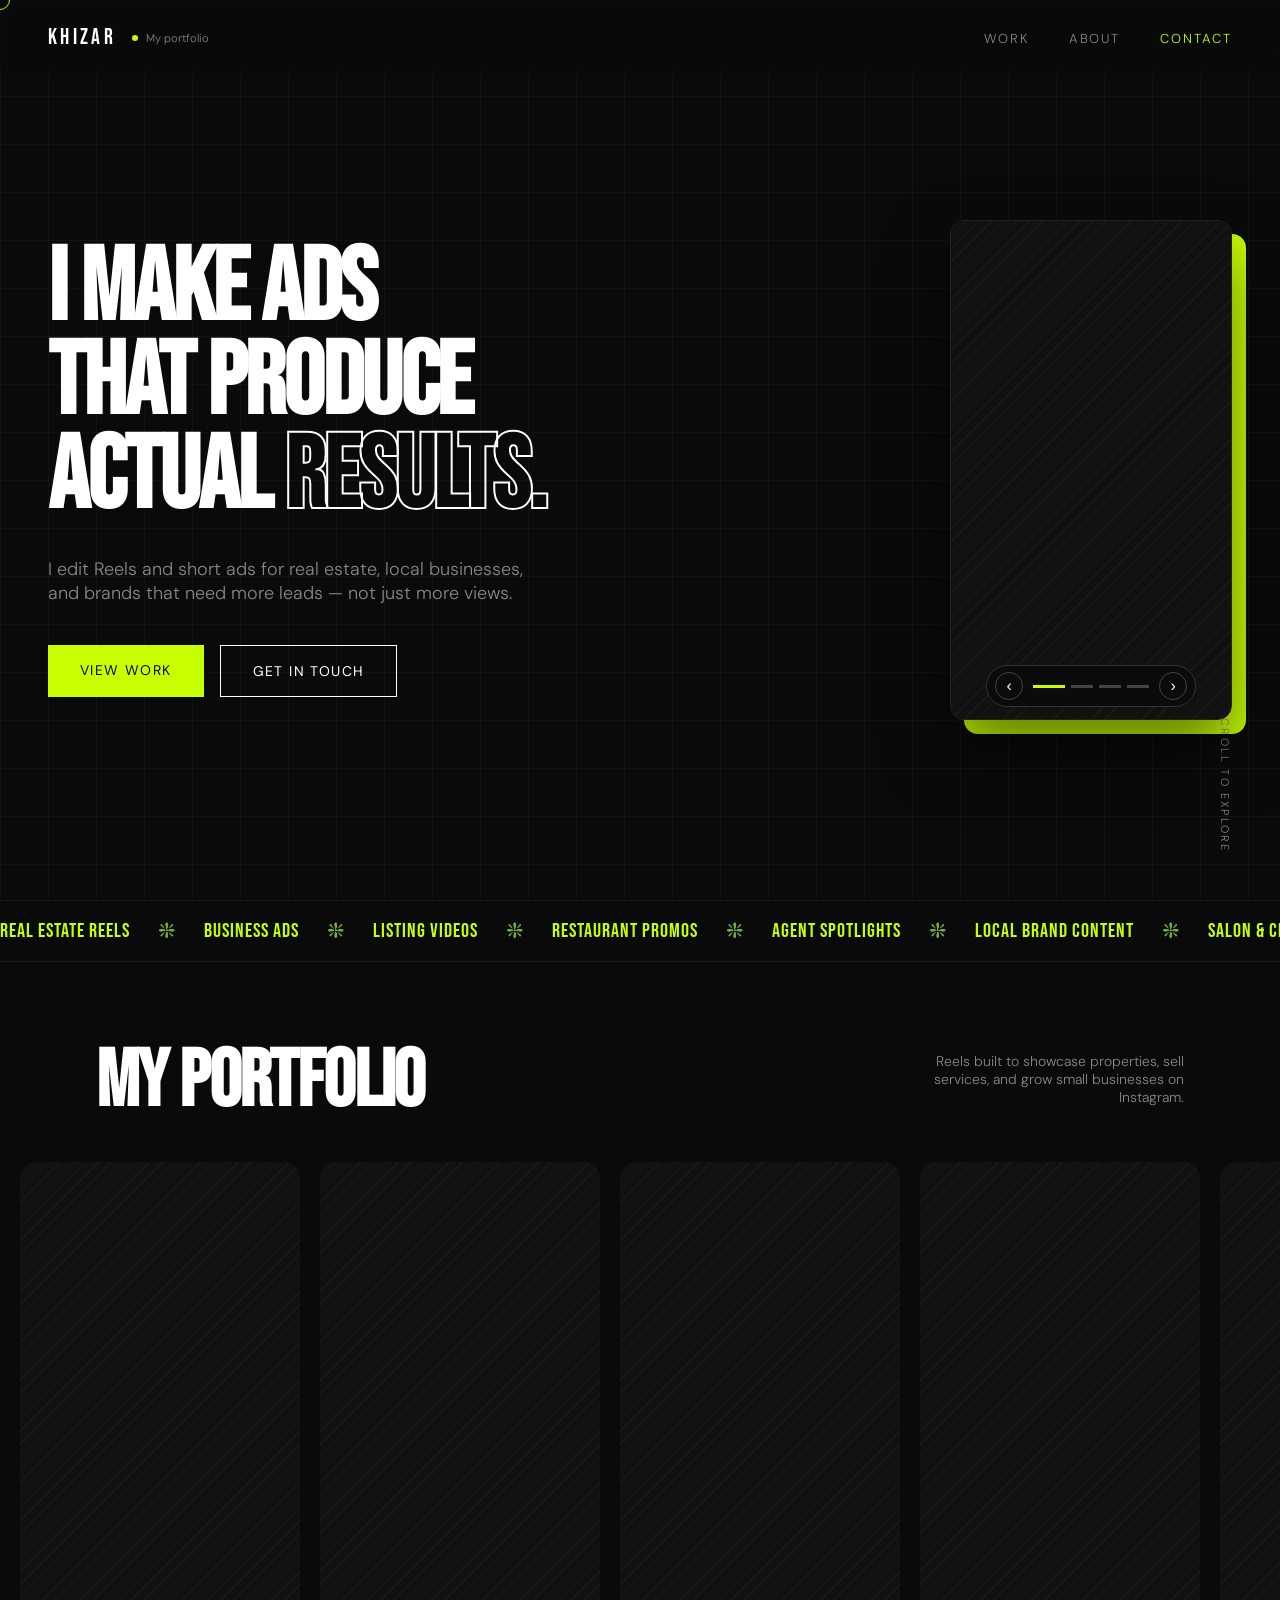
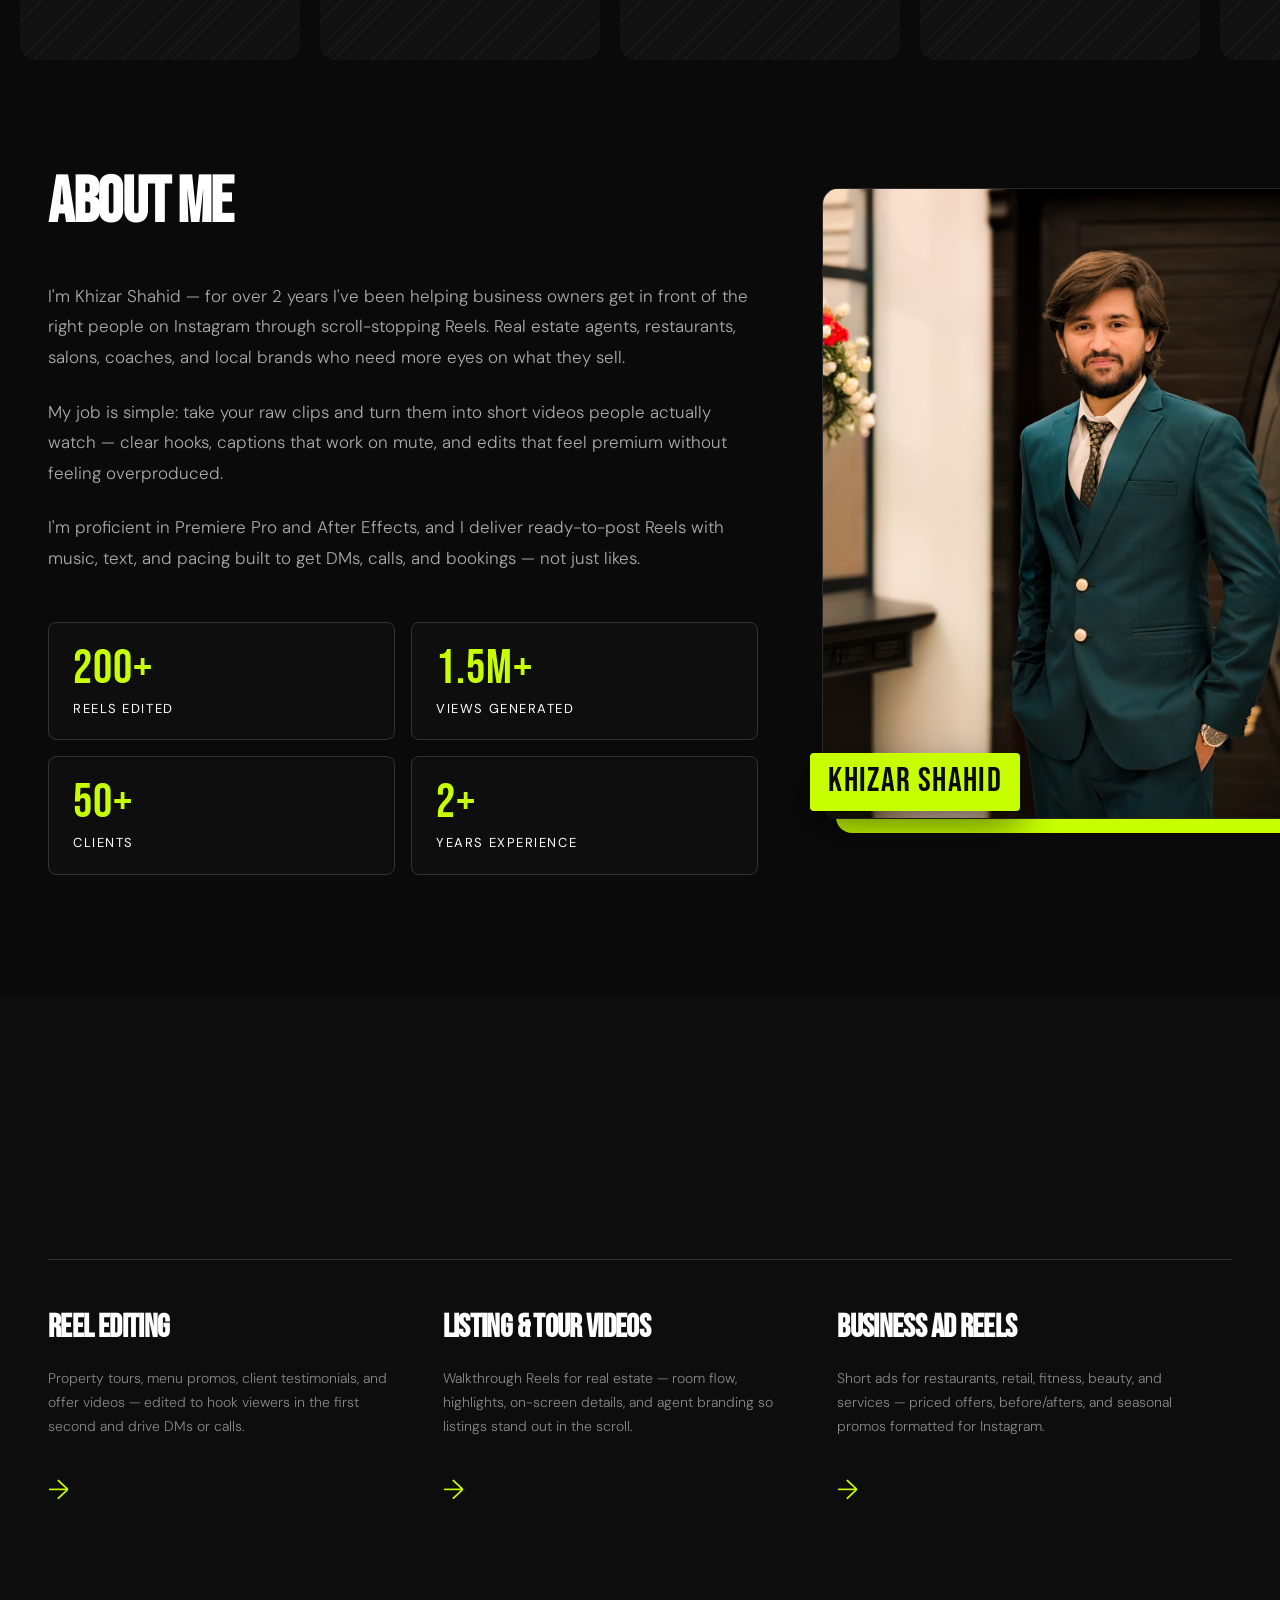
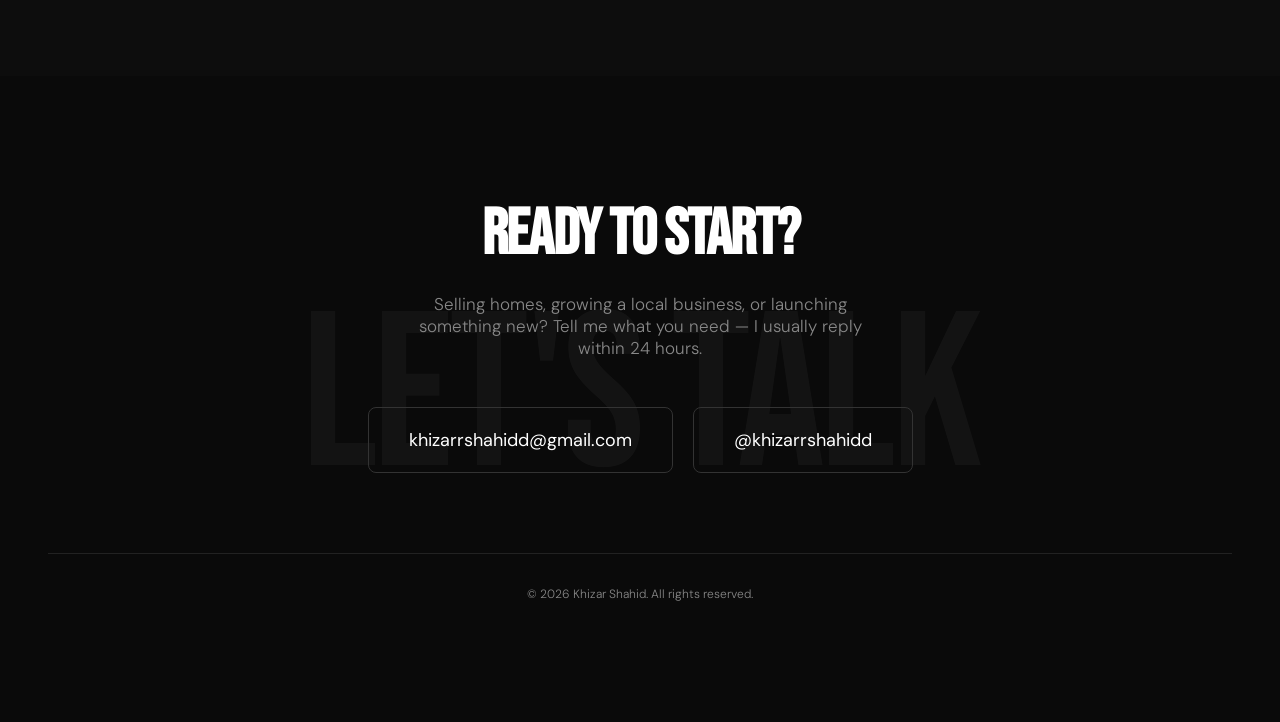
==== commit 5ae80687: "Add files via upload" ====
--- a/index.html
+++ b/index.html
@@ -9,7 +9,8 @@
   <meta property="og:type" content="website">
   <title>Khizar Shahid — Video Editor</title>
   <link rel="preload" href="videos/hero-1.mp4" as="video" type="video/mp4">
-  <link rel="preload" href="videos/work-1.mp4" as="video" type="video/mp4">
+<link rel="preload" href="videos/work-1.mp4" as="video" type="video/mp4">
+<link rel="preload" href="videos/work-2.mp4" as="video" type="video/mp4">
   <link rel="preconnect" href="https://fonts.googleapis.com">
   <link rel="preconnect" href="https://fonts.gstatic.com" crossorigin>
   <link href="https://fonts.googleapis.com/css2?family=Bebas+Neue&family=DM+Sans:ital,opsz,wght@0,9..40,300;0,9..40,400;1,9..40,300&display=swap" rel="stylesheet">
@@ -722,7 +723,7 @@
       flex-direction: column;
       min-height: 280px;
     }
-    .service-card:not(:first-child) {
+    .service-card__not(\:first-child) {
       padding-left: 40px;
       border-left: 1px solid #333;
     }
@@ -890,7 +891,6 @@
   <main>
     <section class="hero" id="hero" aria-label="Introduction">
       <div class="hero__inner">
-        <!-- LEFT: heading + tagline + CTAs -->
         <div class="hero__left">
           <h1 class="hero__heading" id="hero-heading">
             <span class="hero__line"><span class="word" style="animation-delay: 0.1s">I</span> <span class="word" style="animation-delay: 0.15s">MAKE</span> <span class="word" style="animation-delay: 0.2s">ADS</span></span><br>
@@ -903,13 +903,12 @@
             <a href="#contact" class="btn btn--ghost">Get in Touch</a>
           </div>
         </div>
-        <!-- RIGHT: video carousel -->
         <div class="hero__media-stack" id="heroMediaStack">
           <div class="hero__accent-shape" aria-hidden="true"></div>
           <div class="hero__carousel-bg" id="heroCarousel">
             <div class="hero-carousel__frame">
               <div class="hero-carousel__slide is-active" data-slide="0">
-                <video src="videos/hero-1.mp4" muted playsinline loop autoplay preload="auto"></video>
+                <video data-src="videos/hero-1.mp4" muted playsinline loop autoplay preload="auto"></video>
               </div>
               <div class="hero-carousel__slide" data-slide="1">
                 <video data-src="videos/hero-2.mp4" muted playsinline loop preload="none"></video>
@@ -944,22 +943,22 @@
       <div class="work-marquee" id="workMarquee">
         <div class="work-marquee__track" id="workMarqueeTrack">
           <article class="video-card">
-            <video class="video-card__media" src="videos/work-1.mp4" muted playsinline loop autoplay preload="auto" aria-hidden="true"></video>
+            <video class="video-card__media" data-src="videos/work-1.mp4" muted playsinline loop aria-hidden="true"></video>
           </article>
           <article class="video-card">
-            <video class="video-card__media" src="videos/work-2.mp4" muted playsinline loop autoplay preload="metadata" aria-hidden="true"></video>
+            <video class="video-card__media" data-src="videos/work-2.mp4" muted playsinline loop aria-hidden="true"></video>
           </article>
           <article class="video-card">
-            <video class="video-card__media" src="videos/work-3.mp4" muted playsinline loop autoplay preload="metadata" aria-hidden="true"></video>
+            <video class="video-card__media" data-src="videos/work-3.mp4" muted playsinline loop aria-hidden="true"></video>
           </article>
           <article class="video-card">
-            <video class="video-card__media" src="videos/work-4.mp4" muted playsinline loop autoplay preload="metadata" aria-hidden="true"></video>
+            <video class="video-card__media" data-src="videos/work-4.mp4" muted playsinline loop aria-hidden="true"></video>
           </article>
           <article class="video-card">
-            <video class="video-card__media" src="videos/work-5.mp4" muted playsinline loop autoplay preload="metadata" aria-hidden="true"></video>
+            <video class="video-card__media" data-src="videos/work-5.mp4" muted playsinline loop aria-hidden="true"></video>
           </article>
           <article class="video-card">
-            <video class="video-card__media" src="videos/work-6.mp4" muted playsinline loop autoplay preload="metadata" aria-hidden="true"></video>
+            <video class="video-card__media" data-src="videos/work-6.mp4" muted playsinline loop aria-hidden="true"></video>
           </article>
         </div>
       </div>
@@ -1074,18 +1073,23 @@
 
       /* ── Video loader: promotes data-src → src on demand ── */
       function loadVideo(vid, play) {
-        if (!vid) return;
-        if (!vid.src || vid.src === window.location.href) {
-          var s = vid.getAttribute('data-src');
-          if (!s) return;
-          vid.src = s;
-          vid.load();
-        }
-        vid.muted = true; vid.loop = true; vid.playsInline = true;
-        function go() { vid.classList.add('is-ready'); if (play) vid.play().catch(function(){}); }
-        if (vid.readyState >= 2) { go(); }
-        else { vid.addEventListener('canplay', go, { once: true }); vid.addEventListener('loadeddata', go, { once: true }); }
-      }
+  if (!vid) return;
+  if (!vid.src || vid.src === window.location.href) {
+    var s = vid.getAttribute('data-src');
+    if (!s) return;
+    vid.src = s;
+    vid.load();
+  }
+  vid.muted = true; vid.loop = true; vid.playsInline = true;
+  
+  // Make the element visible immediately so there's no layout flashing
+  vid.classList.add('is-ready'); 
+  vid.classList.add('is-loaded'); 
+
+  if (play) {
+    vid.play().catch(function(){});
+  }
+}
 
       /* ── Hero carousel ── */
       var slides = Array.from(document.querySelectorAll('.hero-carousel__slide'));
@@ -1166,15 +1170,26 @@
         if (!track || track.dataset.ready) return;
         var originals = Array.from(track.querySelectorAll('.video-card')).slice(0, 6);
         var observer = new IntersectionObserver(function(entries) {
-          entries.forEach(function(e) {
-            if (e.isIntersecting) { loadVideo(e.target.querySelector('video'), true); observer.unobserve(e.target); }
+            entries.forEach(function(e) {
+            if (e.isIntersecting) { 
+                loadVideo(e.target.querySelector('video'), true); 
+                observer.unobserve(e.target); 
+            }
           });
-        }, { rootMargin: '200px' });
+        }, { rootMargin: '600px' }); // Triggers video downloads much sooner
         originals.forEach(function(card) { observer.observe(card); });
         originals.forEach(function(card) {
           var clone = card.cloneNode(true);
           var ov = card.querySelector('video'), cv = clone.querySelector('video');
-          if (ov && cv) { var s = ov.getAttribute('src') || ov.getAttribute('data-src'); if (s) { cv.removeAttribute('src'); cv.setAttribute('data-src', s); } }
+          
+          // FIX 2: Safely ensure the target clone retains its source parameter correctly
+          if (ov && cv) { 
+            var s = ov.getAttribute('data-src') || ov.getAttribute('src'); 
+            if (s) { 
+              cv.removeAttribute('src'); 
+              cv.setAttribute('data-src', s); 
+            } 
+          }
           track.appendChild(clone); observer.observe(clone);
         });
         requestAnimationFrame(function() {
@@ -1195,9 +1210,13 @@
         img.src = s;
       }
 
-      window.addEventListener('load', function() {
-        initTextMarquee(); initWorkMarquee(); loadProfile();
-      });
+     if (document.readyState === 'loading') {
+  document.addEventListener('DOMContentLoaded', function() {
+    initTextMarquee(); initWorkMarquee(); loadProfile();
+  });
+} else {
+  initTextMarquee(); initWorkMarquee(); loadProfile();
+}
 
       /* ── Scroll: nav opacity ── */
       var nav = document.getElementById('nav');
@@ -1230,4 +1249,4 @@
     })();
   </script>
 </body>
-</html>
+</html>
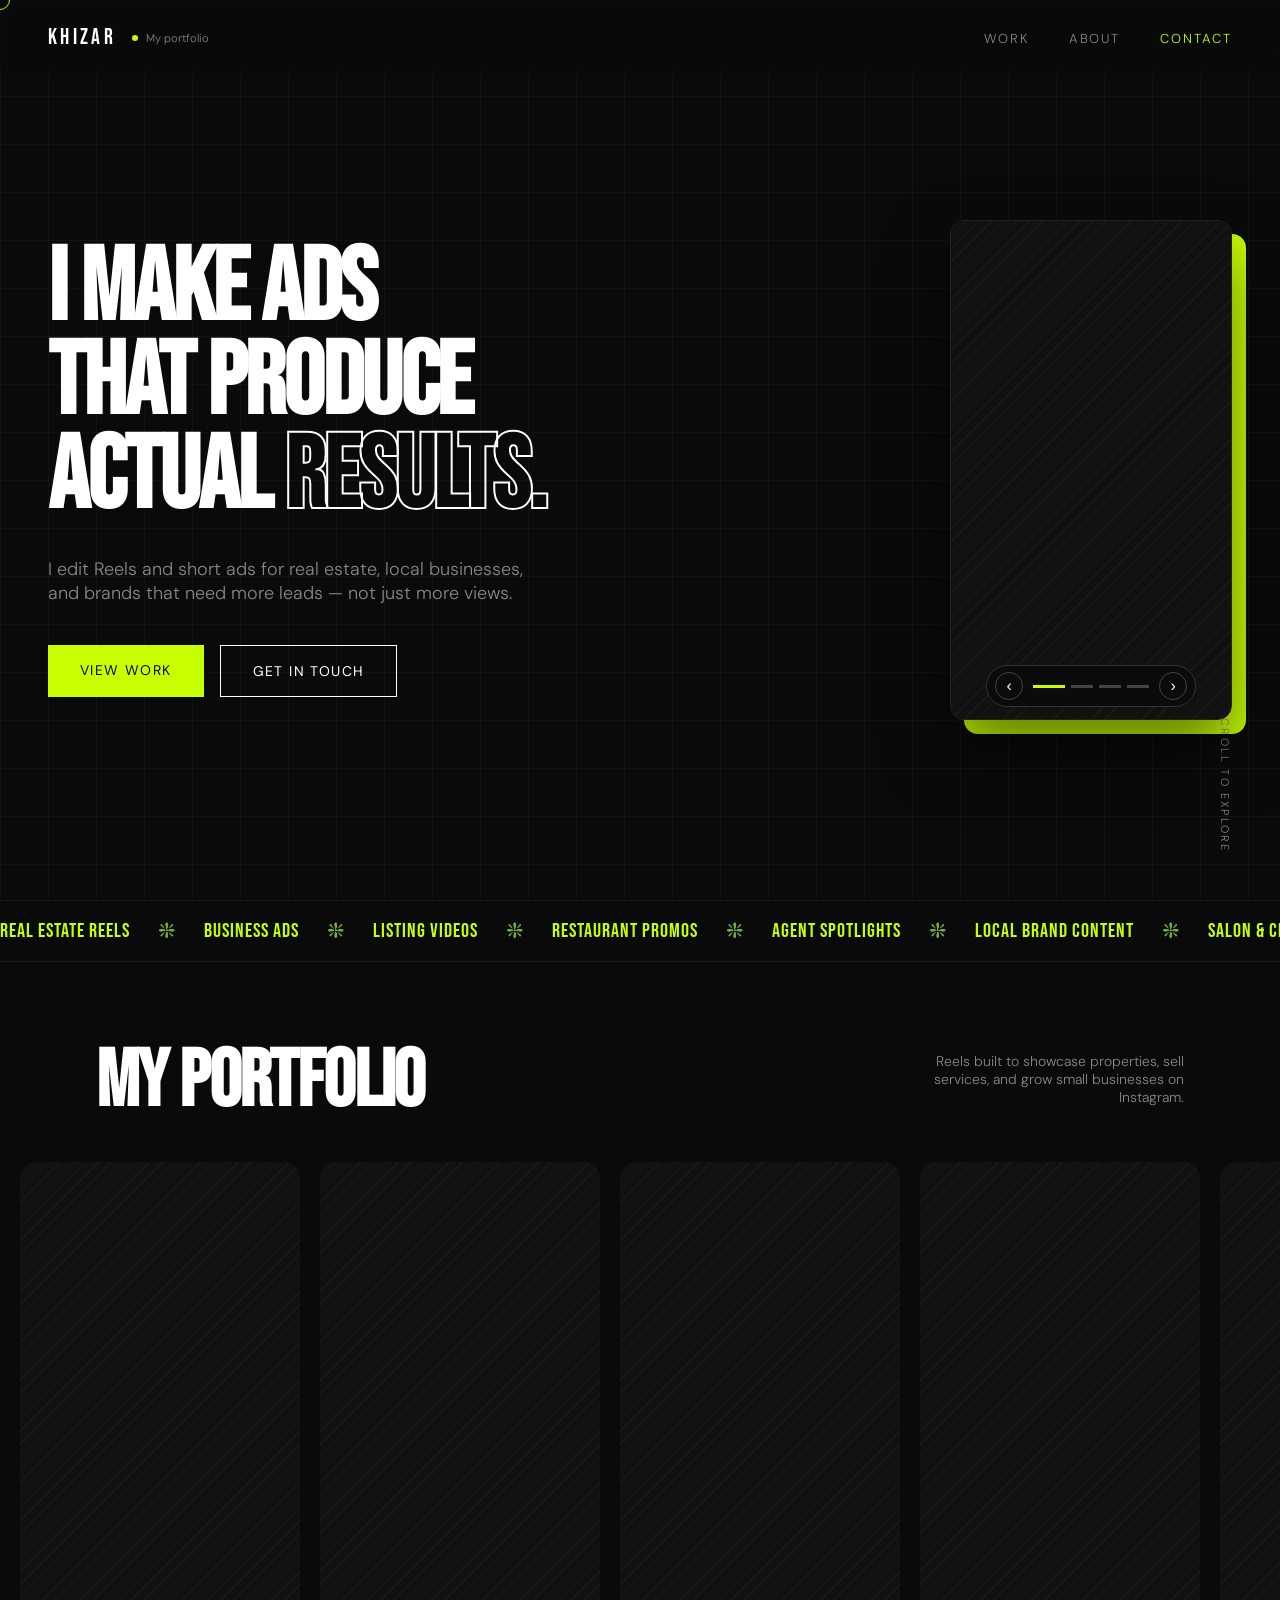
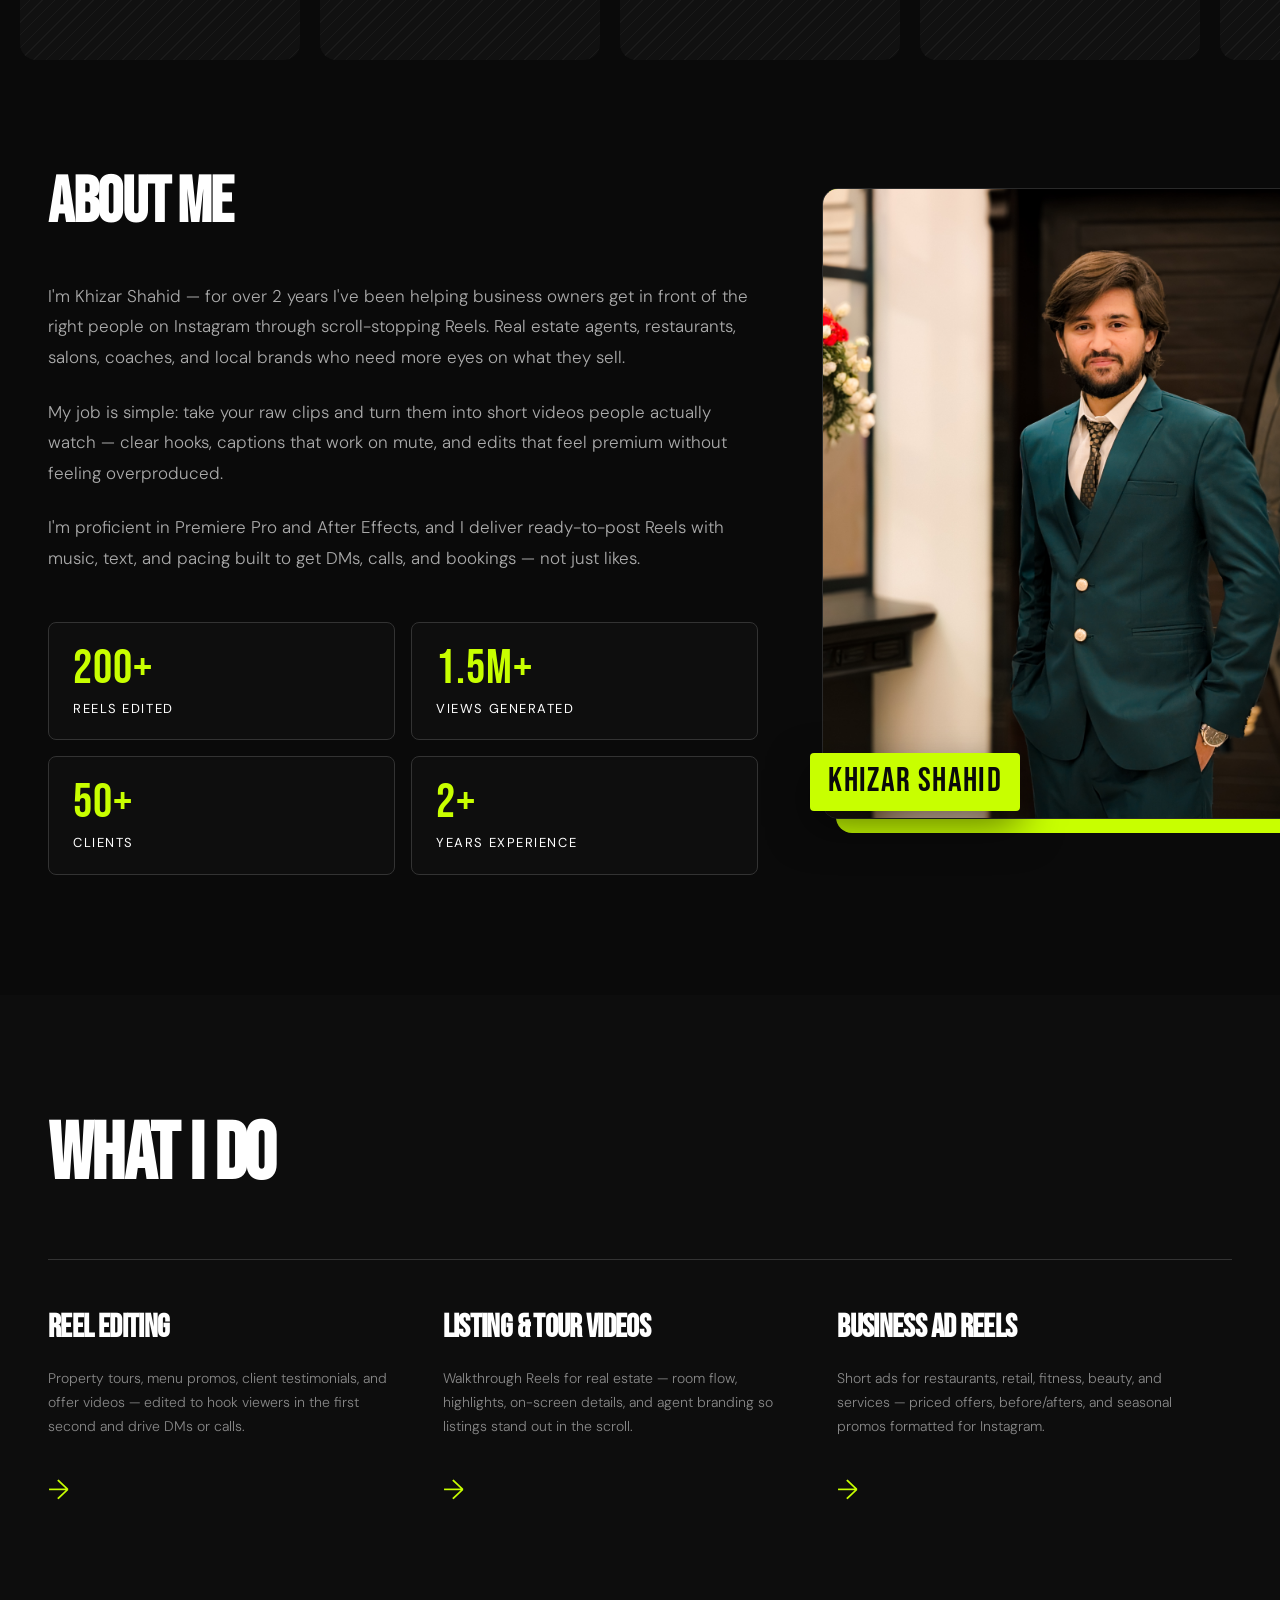
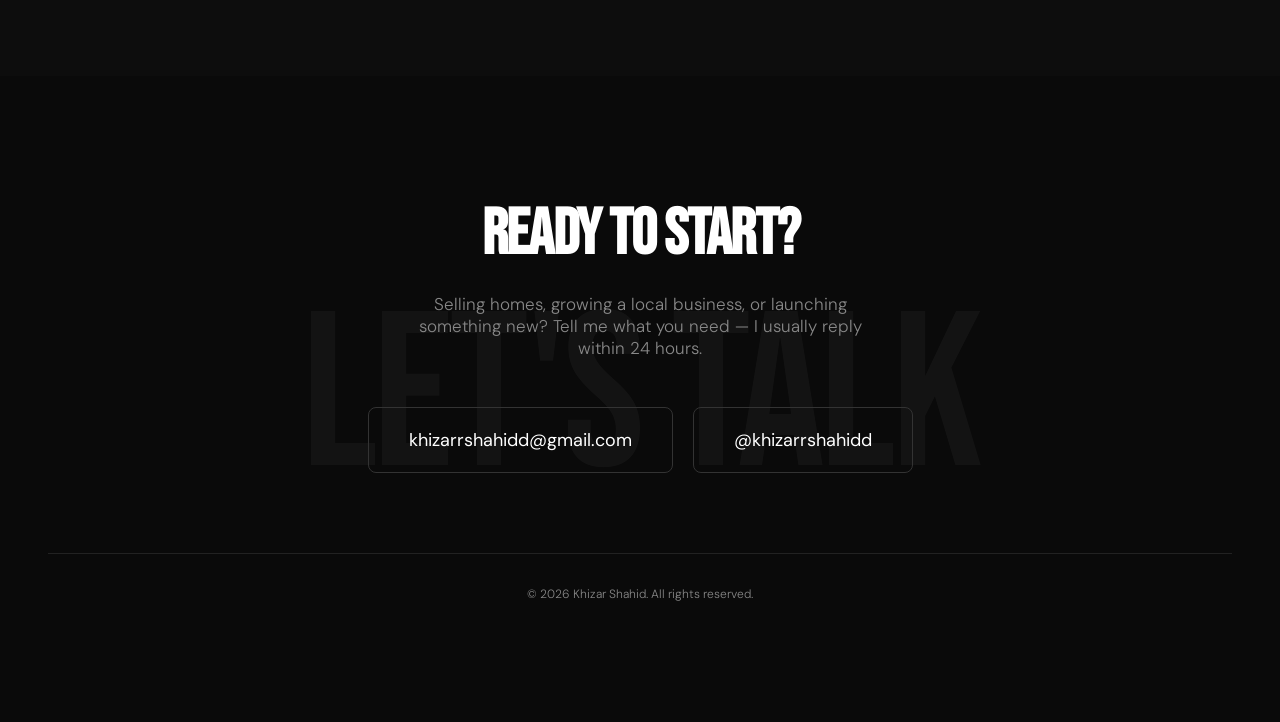
==== commit 16bed3aa: "Add files via upload" ====
--- a/index.html
+++ b/index.html
@@ -836,38 +836,38 @@
     }
 
     @media (max-width: 768px) {
-      :root { --section-pad: 64px; }
-      .nav { padding: 16px 20px; }
-      .nav__status { display: none; }
-      .nav__links { gap: 24px; }
-      .nav__links a { font-size: 11px; }
-      section { padding: var(--section-pad) 20px; }
-      #work .work__header-wrap { padding-left: 20px; padding-right: 20px; }
-      #services {
-        padding-left: calc(50vw - 50% + 20px);
-        padding-right: calc(50vw - 50% + 20px);
-      }
-      /* Stack hero vertically on mobile: carousel first (top), then text */
-      .hero { padding: 100px 20px 60px; }
-      .hero__inner {
-        grid-template-columns: 1fr;
-        grid-template-rows: auto auto;
-      }
-      .hero__left { order: 2; }
-      .hero__media-stack { order: 1; width: 160px; margin: 0 auto; }
-      .hero__scroll-label { right: 20px; bottom: 24px; font-size: 10px; }
-      .hero__heading { font-size: clamp(48px, 14vw, 72px); }
-      .hero__carousel-bg { border-radius: 10px; }
-      .hero__accent-shape { border-radius: 10px; transform: translate(10px, 10px); }
-      .video-card { width: 200px; border-radius: 12px; }
-      .section-heading { font-size: 48px; margin-bottom: 40px; }
-      .about__heading { font-size: 48px; }
-      .contact__heading { font-size: 48px; }
-      .contact-pill { font-size: 15px; padding: 16px 28px; width: 100%; }
-      .contact__footer { text-align: center; }
-      .hero__ctas { flex-direction: column; }
-      .hero__ctas .btn { text-align: center; width: 100%; }
-    }
+  /* ... your other mobile styles ... */
+
+  .hero__inner {
+    grid-template-columns: 1fr;
+    grid-template-rows: auto auto;
+    gap: 24px; /* Reduced gap so it doesn't push text too far down */
+  }
+  
+  .hero__left { 
+    order: 2; 
+  }
+
+  .hero__media-stack { 
+    order: 1; 
+    /* Make the video taller and wider on mobile screens */
+    width: clamp(200px, 55vw, 260px); 
+    margin: 0 auto 16px auto; 
+  }
+
+  /* Ensure navigation pill fits comfortably without breaking */
+  .hero__carousel-nav {
+    width: 85%;
+    justify-content: space-between;
+    padding: 4px 8px;
+  }
+  
+  .hero__nav-btn {
+    width: 24px;
+    height: 24px;
+    font-size: 14px;
+  }
+}
   </style>
 </head>
 <body>
@@ -1202,13 +1202,27 @@
 
       /* ── Profile image ── */
       function loadProfile() {
-        var img = document.getElementById('aboutProfileImg');
-        if (!img) return;
-        var s = img.getAttribute('data-src'); if (!s) return;
-        img.onload = function() { img.classList.add('is-loaded'); var p = document.getElementById('aboutPhoto'); if (p) p.classList.add('has-photo'); };
-        img.onerror = function() { img.removeAttribute('src'); };
-        img.src = s;
-      }
+  var img = document.getElementById('aboutProfileImg');
+  if (!img) return;
+  var s = img.getAttribute('data-src'); 
+  if (!s) return;
+  
+  function handleSuccess() {
+    img.classList.add('is-loaded'); 
+    var p = document.getElementById('aboutPhoto'); 
+    if (p) p.classList.add('has-photo');
+  }
+
+  img.onload = handleSuccess;
+  img.onerror = function() { img.removeAttribute('src'); };
+  
+  img.src = s;
+
+  // Mobile Cache Fix: If the image is already loaded from cache, trigger success immediately
+  if (img.complete && img.naturalWidth > 0) {
+    handleSuccess();
+  }
+}
 
      if (document.readyState === 'loading') {
   document.addEventListener('DOMContentLoaded', function() {
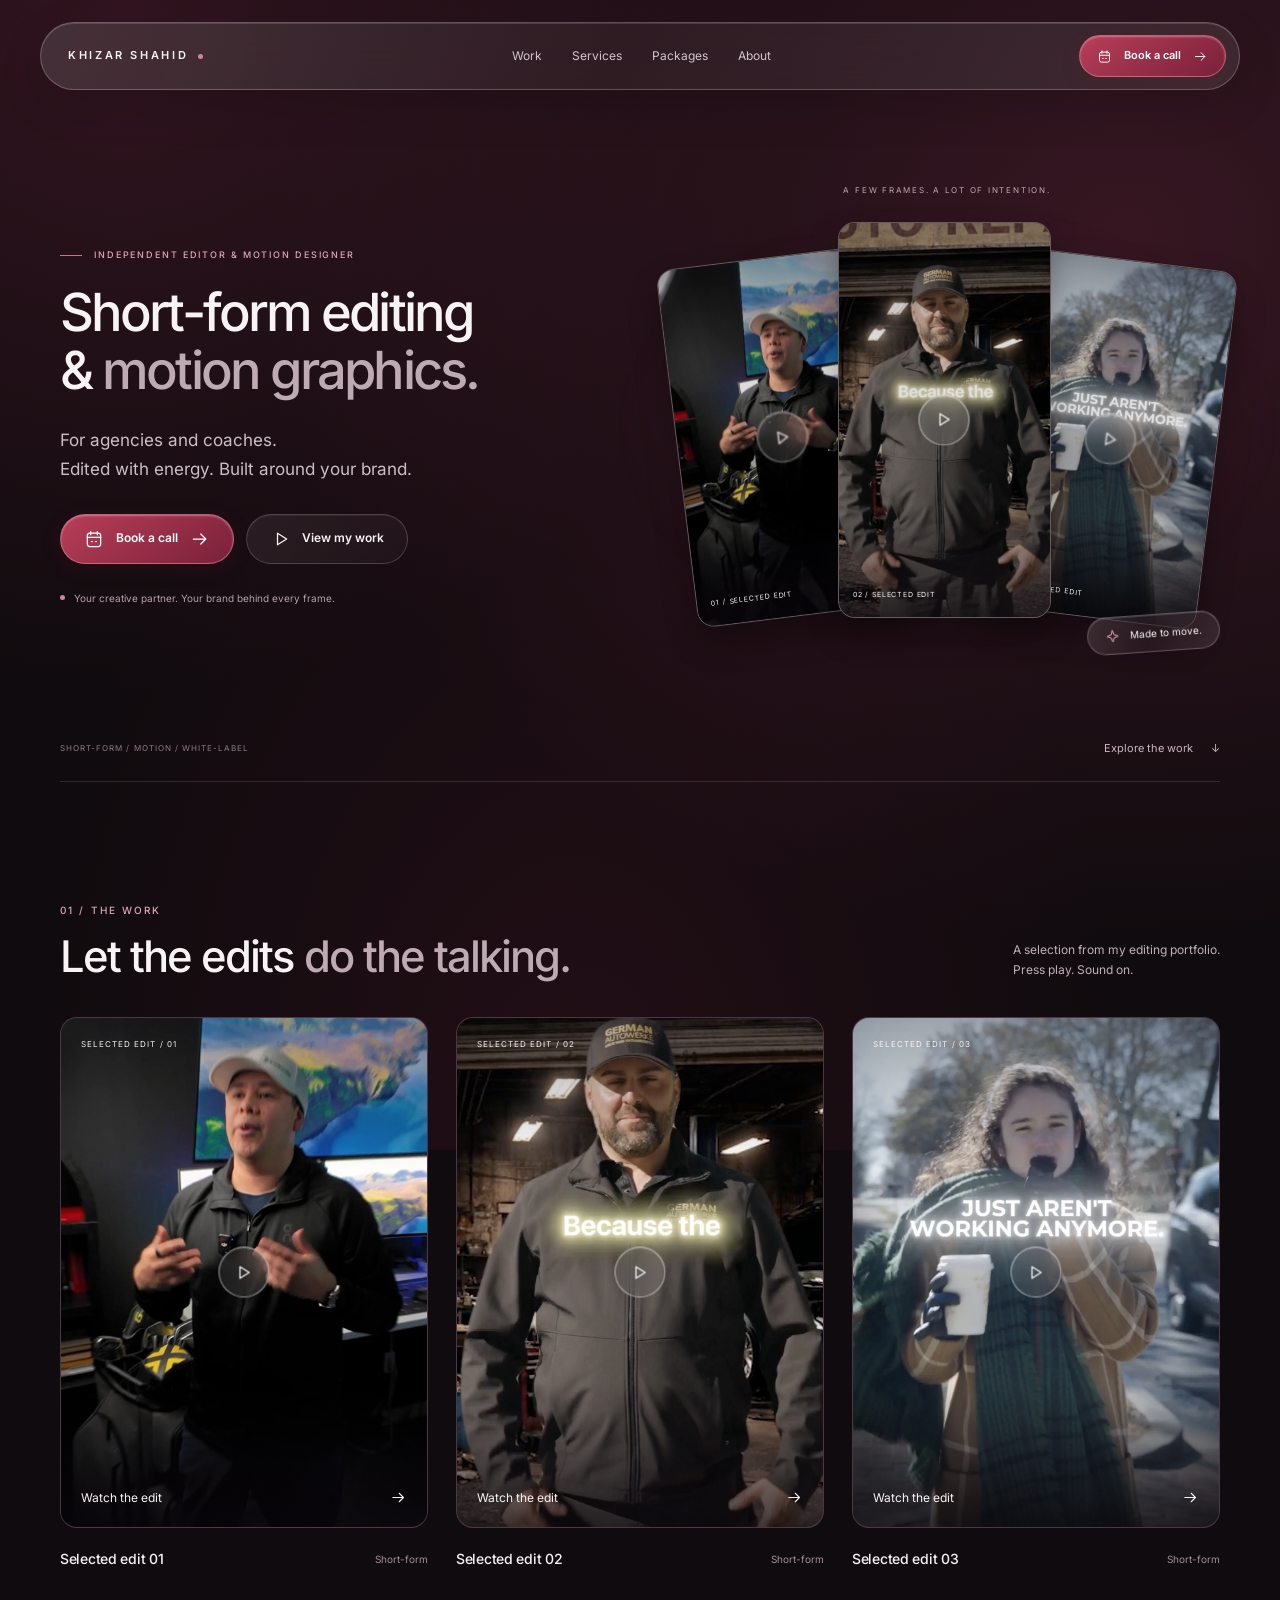
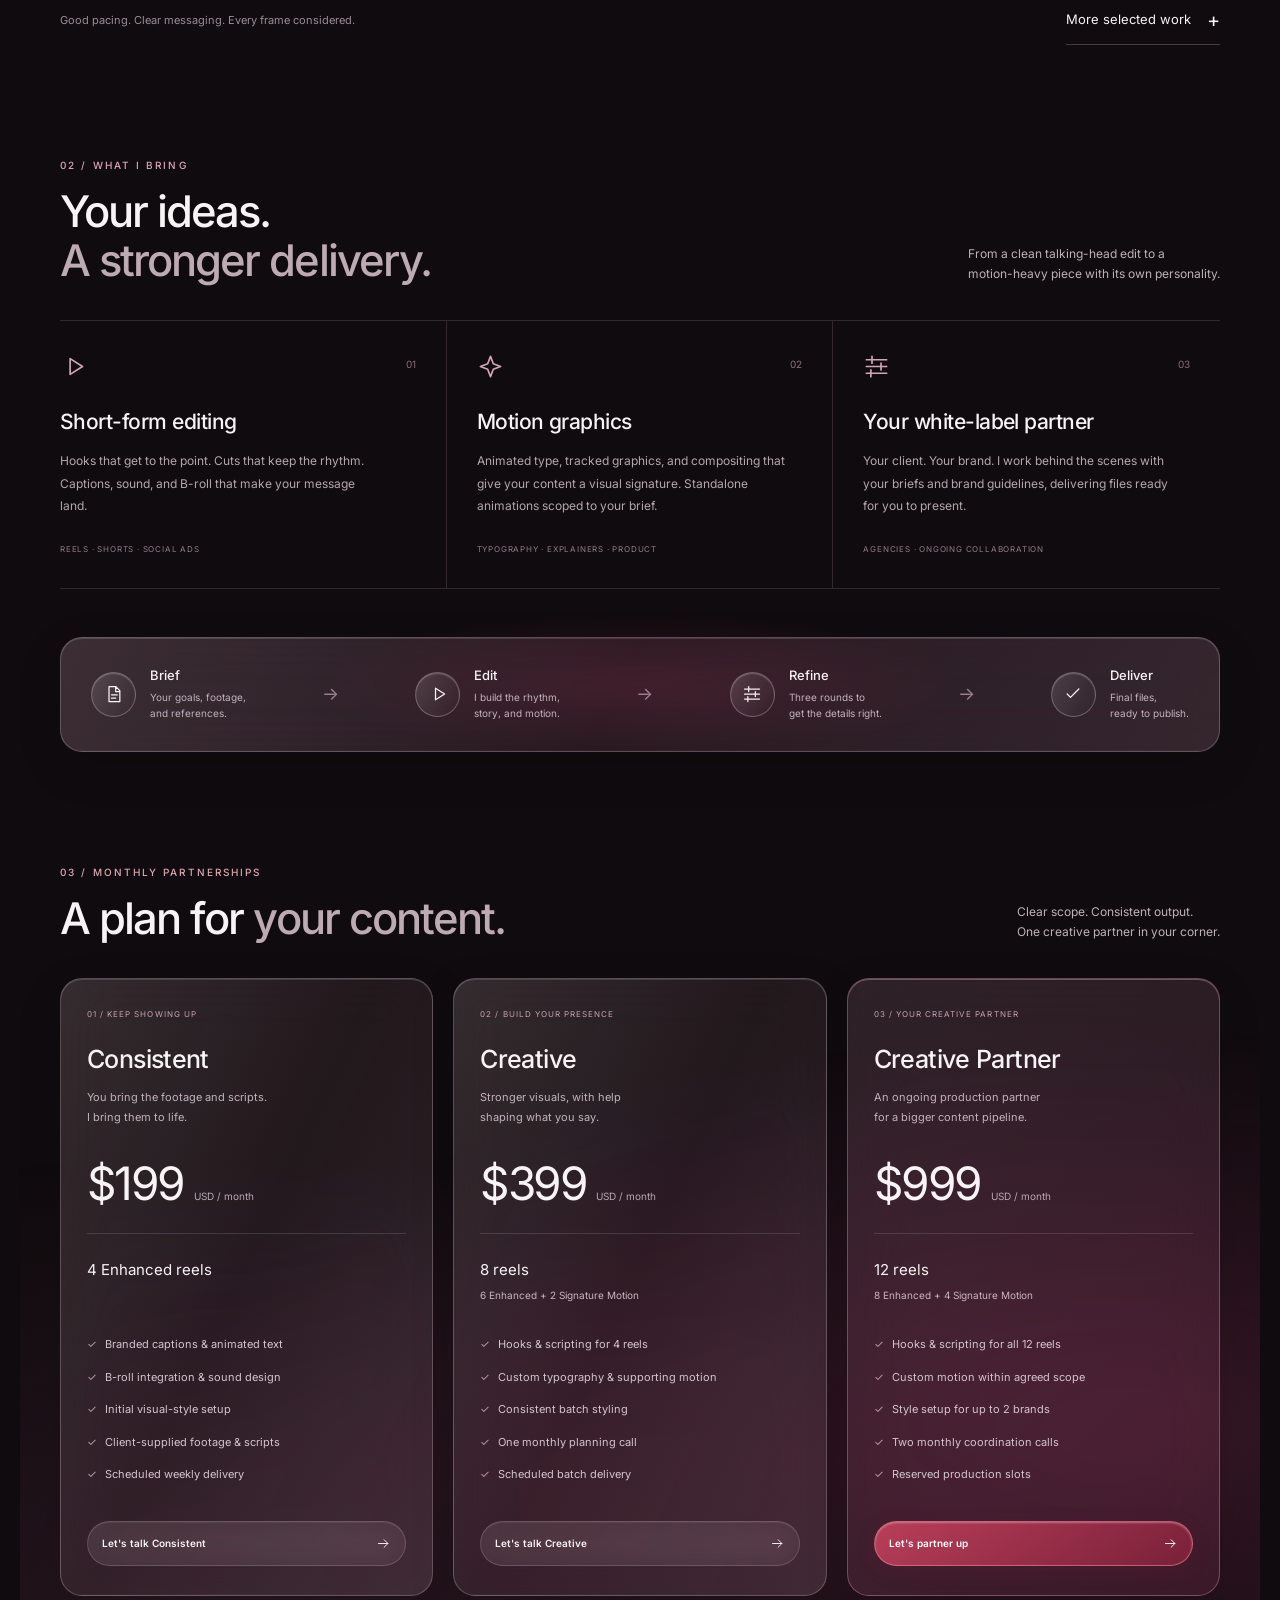
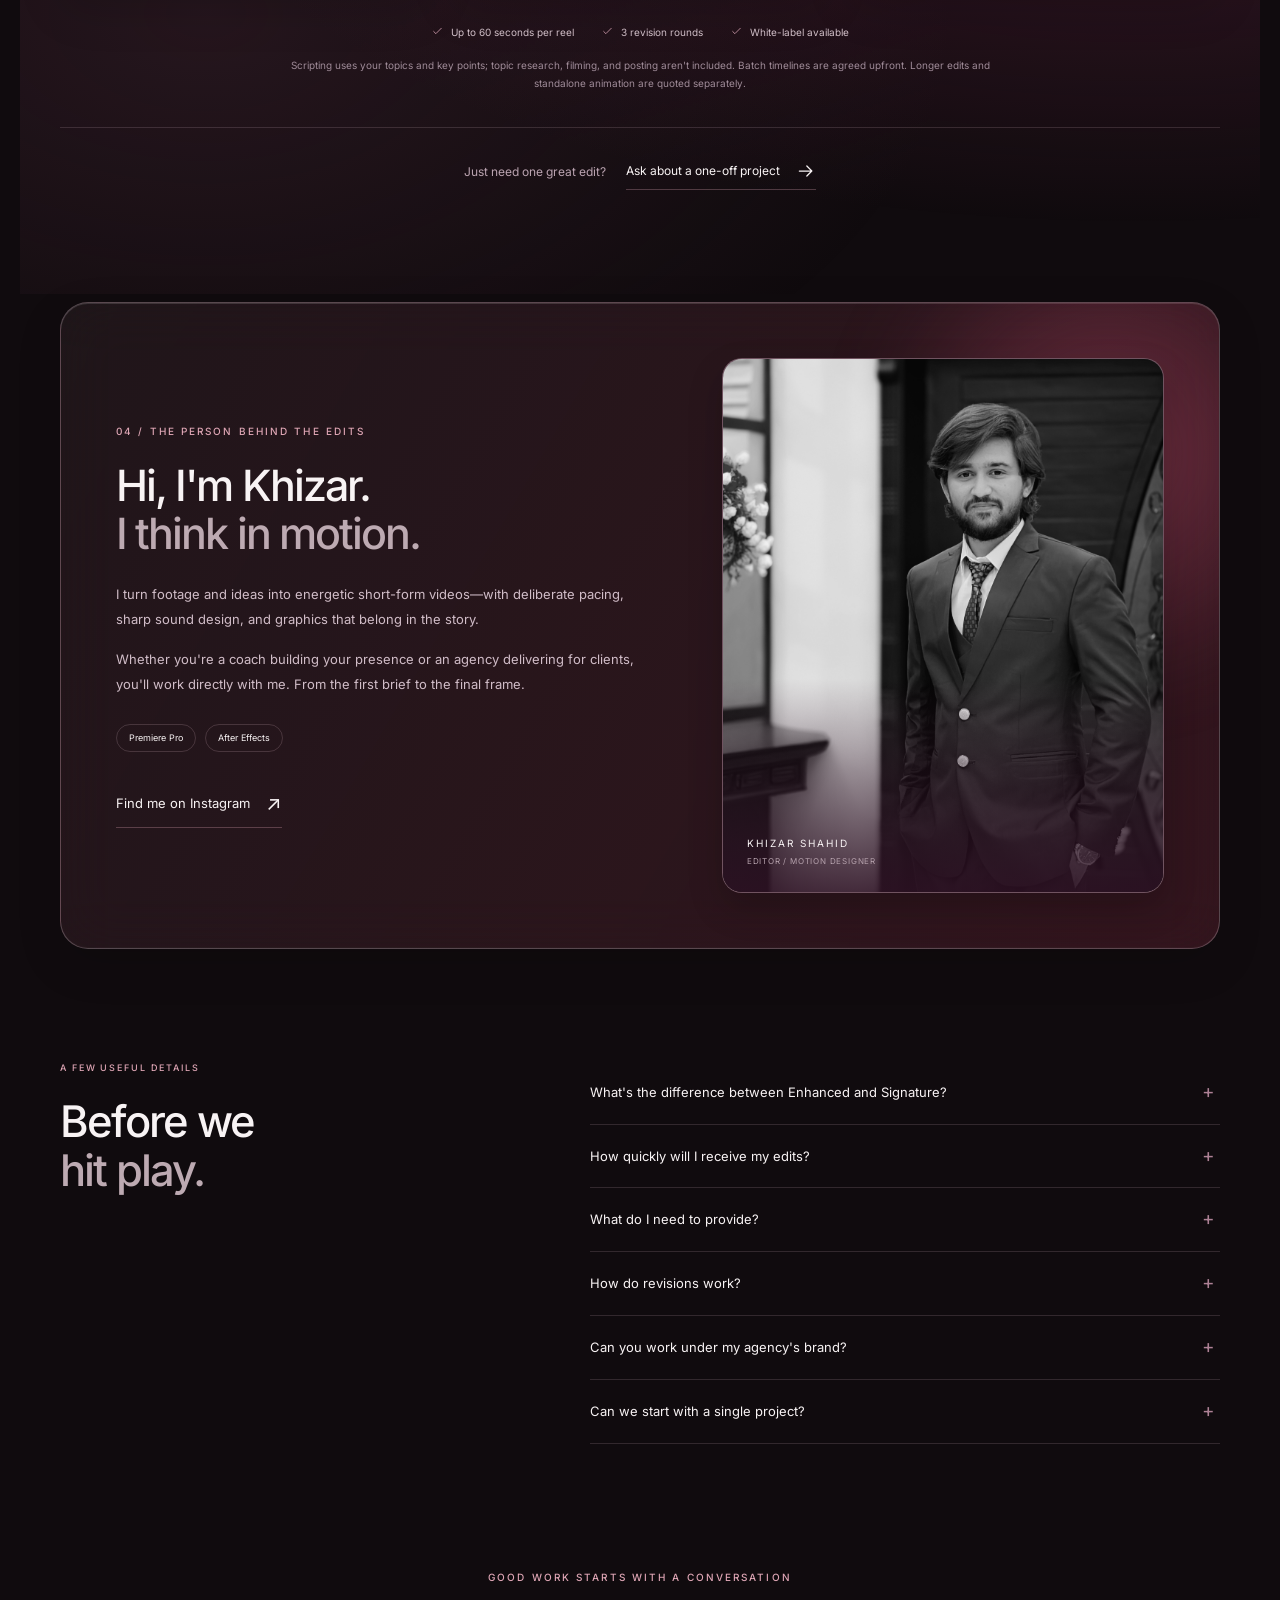
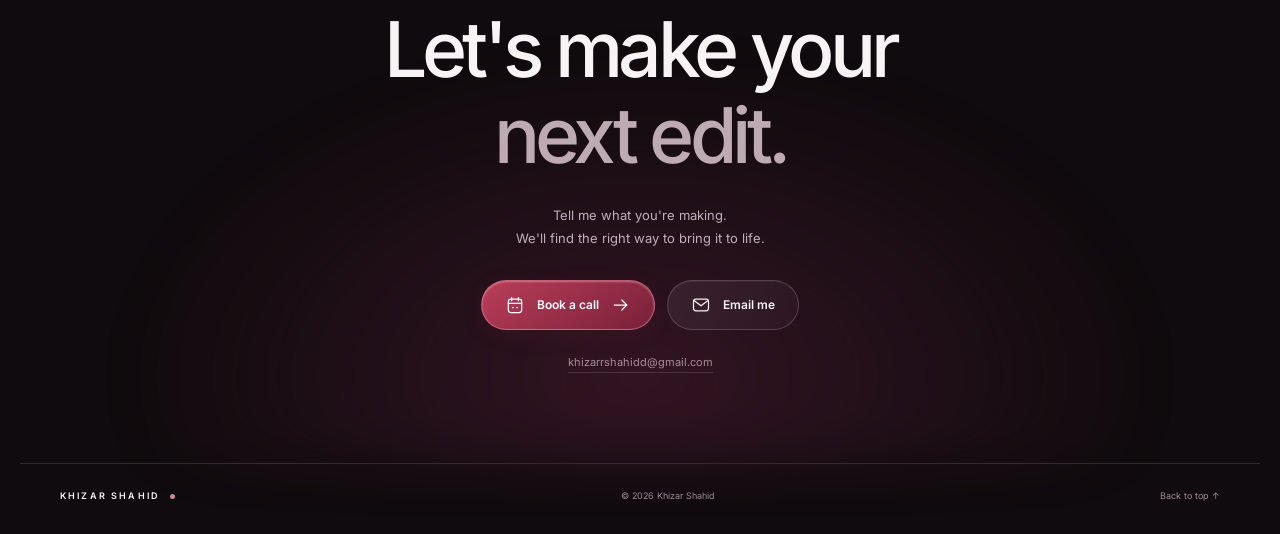
==== commit 042c91e3: "Launch crimson glass portfolio redesign Replace the portfolio with the approved responsive crimson a" ====
--- a/index.html
+++ b/index.html
@@ -1,1266 +1,109 @@
-<!DOCTYPE html>
+<!doctype html>
 <html lang="en">
 <head>
   <meta charset="UTF-8">
-  <meta name="viewport" content="width=device-width, initial-scale=1.0">
-  <meta name="description" content="Khizar Shahid edits Instagram Reels for real estate agents, local businesses, and brands — listings, promos, and ads that drive leads.">
-  <meta property="og:title" content="Khizar Shahid — Video Editor">
-  <meta property="og:description" content="Reels and short-form video for real estate, restaurants, salons, and local businesses.">
+  <meta name="viewport" content="width=device-width, initial-scale=1">
+  <meta name="theme-color" content="#160b10">
+  <title>Khizar Shahid — Short-form Editing & Motion Graphics</title>
+  <meta name="description" content="Short-form video editing and motion graphics for agencies and coaches. Work directly with Khizar Shahid. White-label delivery and monthly partnerships available.">
+  <meta property="og:title" content="Khizar Shahid — Short-form Editing & Motion Graphics">
+  <meta property="og:description" content="For agencies and coaches. Edited with energy. Built around your brand.">
   <meta property="og:type" content="website">
-  <title>Khizar Shahid — Video Editor</title>
-  <link rel="preload" href="videos/hero-1.mp4" as="video" type="video/mp4">
-<link rel="preload" href="videos/work-1.mp4" as="video" type="video/mp4">
-<link rel="preload" href="videos/work-2.mp4" as="video" type="video/mp4">
-  <link rel="preconnect" href="https://fonts.googleapis.com">
-  <link rel="preconnect" href="https://fonts.gstatic.com" crossorigin>
-  <link href="https://fonts.googleapis.com/css2?family=Bebas+Neue&family=DM+Sans:ital,opsz,wght@0,9..40,300;0,9..40,400;1,9..40,300&display=swap" rel="stylesheet">
-  <style>
-    *, *::before, *::after { box-sizing: border-box; margin: 0; padding: 0; }
-    html { scroll-behavior: smooth; }
-    body {
-      font-family: 'DM Sans', sans-serif;
-      font-weight: 300;
-      background: #0A0A0A;
-      color: #888;
-      overflow-x: hidden;
-      cursor: none;
-    }
-    @media (hover: none), (pointer: coarse) {
-      body { cursor: auto !important; }
-      .cursor-dot { display: none !important; }
-      a, button, .video-card, .contact-pill { cursor: auto !important; }
-    }
-    @media (hover: hover) and (pointer: fine) {
-      a, button, .video-card, .contact-pill { cursor: none; }
-    }
-
-    :root {
-      --black: #0A0A0A;
-      --lime: #C8FF00;
-      --gray: #888;
-      --white: #FFFFFF;
-      --section-pad: 120px;
-      --marquee-end: 0px;
-    }
-
-    .cursor-dot {
-      position: fixed;
-      width: 20px;
-      height: 20px;
-      border: 1.5px solid var(--lime);
-      border-radius: 50%;
-      pointer-events: none;
-      z-index: 10000;
-      mix-blend-mode: difference;
-      transform: translate(-50%, -50%);
-      transition: width 0.25s ease, height 0.25s ease;
-    }
-    .cursor-dot.is-hover { width: 60px; height: 60px; }
-
-    .nav {
-      position: fixed;
-      top: 0; left: 0; right: 0;
-      z-index: 1000;
-      display: flex;
-      align-items: center;
-      justify-content: space-between;
-      padding: 24px 48px;
-      background: rgba(10, 10, 10, 0.3);
-      backdrop-filter: blur(12px);
-      -webkit-backdrop-filter: blur(12px);
-      transition: background 0.4s ease;
-      opacity: 0;
-      animation: navFadeIn 0.8s ease 0.4s forwards;
-    }
-    .nav.is-scrolled { background: rgba(10, 10, 10, 0.85); }
-    @keyframes navFadeIn { to { opacity: 1; } }
-    .nav__brand {
-      display: flex;
-      align-items: center;
-      gap: 16px;
-      text-decoration: none;
-      color: var(--white);
-    }
-    .nav__logo {
-      font-family: 'Bebas Neue', sans-serif;
-      font-size: 22px;
-      letter-spacing: 0.15em;
-      color: var(--white);
-    }
-    .nav__status {
-      display: flex;
-      align-items: center;
-      gap: 8px;
-      font-size: 11px;
-      color: var(--gray);
-    }
-    .nav__dot {
-      width: 6px;
-      height: 6px;
-      border-radius: 50%;
-      background: var(--lime);
-      animation: blink 1.2s infinite;
-    }
-    @keyframes blink {
-      0%, 100% { opacity: 1; }
-      50% { opacity: 0.2; }
-    }
-    .nav__links {
-      display: flex;
-      gap: 40px;
-      list-style: none;
-    }
-    .nav__links a {
-      font-size: 13px;
-      font-weight: 300;
-      text-transform: uppercase;
-      letter-spacing: 0.15em;
-      color: var(--gray);
-      text-decoration: none;
-      transition: color 0.3s ease;
-    }
-    .nav__links a:hover,
-    .nav__links a.is-active { color: var(--lime); }
-
-    .reveal {
-      opacity: 0;
-      transform: translateY(30px);
-      transition: opacity 0.8s ease, transform 0.8s ease;
-    }
-    .reveal.is-visible {
-      opacity: 1;
-      transform: translateY(0);
-    }
-
-    /* Hero */
-    .hero {
-      min-height: 100vh;
-      display: flex;
-      align-items: center;
-      padding: 120px 48px 80px;
-      position: relative;
-      background-color: var(--black);
-      background-image:
-        linear-gradient(rgba(255,255,255,0.03) 1px, transparent 1px),
-        linear-gradient(90deg, rgba(255,255,255,0.03) 1px, transparent 1px);
-      background-size: 48px 48px;
-    }
-    .hero__inner {
-      width: 100%;
-      max-width: 1400px;
-      margin: 0 auto;
-      display: grid;
-      grid-template-columns: 1fr auto;
-      align-items: center;
-      gap: 64px;
-    }
-    .hero__left {
-      display: flex;
-      flex-direction: column;
-    }
-    /* Right column: the carousel */
-    .hero__media-stack {
-      position: relative;
-      width: clamp(220px, 22vw, 320px);
-      aspect-ratio: 9 / 16;
-      flex-shrink: 0;
-      pointer-events: auto;
-    }
-    .hero__accent-shape {
-      position: absolute;
-      inset: 0;
-      background: var(--lime);
-      border-radius: 14px;
-      transform: translate(14px, 14px);
-      z-index: 0;
-    }
-    .hero__carousel-bg {
-      position: absolute;
-      inset: 0;
-      border-radius: 14px;
-      overflow: hidden;
-      border: 1px solid #222;
-      box-shadow: 0 32px 64px rgba(0, 0, 0, 0.5);
-      z-index: 1;
-    }
-    .hero__name-plate { display: none; }
-    .hero-carousel__frame {
-      position: relative;
-      width: 100%;
-      height: 100%;
-      background: #111;
-    }
-    .hero-carousel__slide {
-      position: absolute;
-      inset: 0;
-      opacity: 0;
-      transition: opacity 0.8s ease;
-      background: #111;
-      background-image: repeating-linear-gradient(
-        -45deg,
-        transparent,
-        transparent 8px,
-        #1A1A1A 8px,
-        #1A1A1A 9px
-      );
-    }
-    .hero-carousel__slide.is-active {
-      opacity: 1;
-      z-index: 1;
-    }
-    .hero-carousel__slide video {
-      width: 100%;
-      height: 100%;
-      object-fit: cover;
-      display: block;
-      opacity: 0;
-      transition: opacity 0.35s ease;
-    }
-    .hero-carousel__slide video.is-ready {
-      opacity: 1;
-    }
-    .hero__carousel-nav {
-      position: absolute;
-      bottom: 12px;
-      left: 50%;
-      transform: translateX(-50%);
-      z-index: 10;
-      display: flex;
-      align-items: center;
-      gap: 6px;
-      background: rgba(10, 10, 10, 0.82);
-      padding: 6px 8px;
-      border-radius: 999px;
-      border: 1px solid #333;
-      backdrop-filter: blur(8px);
-      -webkit-backdrop-filter: blur(8px);
-      pointer-events: auto;
-    }
-    .hero__nav-btn {
-      width: 28px;
-      height: 28px;
-      border: 1px solid #444;
-      border-radius: 50%;
-      background: transparent;
-      color: var(--white);
-      font-size: 16px;
-      line-height: 1;
-      display: flex;
-      align-items: center;
-      justify-content: center;
-      padding: 0;
-      cursor: pointer !important;
-      pointer-events: auto !important;
-      transition: border-color 0.2s ease, color 0.2s ease;
-      -webkit-tap-highlight-color: transparent;
-      user-select: none;
-    }
-    .hero__nav-btn:hover {
-      border-color: var(--lime);
-      color: var(--lime);
-    }
-    .hero__carousel-dots {
-      display: flex;
-      align-items: center;
-      gap: 6px;
-      padding: 0 4px;
-    }
-    .hero__carousel-dot {
-      width: 22px;
-      height: 3px;
-      border: none;
-      padding: 0;
-      background: #444;
-      cursor: pointer !important;
-      pointer-events: auto !important;
-      transition: background 0.25s ease, width 0.25s ease;
-    }
-    .hero__carousel-dot.is-active {
-      background: var(--lime);
-      width: 32px;
-    }
-    .hero__carousel-dot:hover { background: #888; }
-    .hero__carousel-dot.is-active:hover { background: var(--lime); }
-    .hero__heading {
-      font-family: 'Bebas Neue', sans-serif;
-      font-size: clamp(56px, 8vw, 130px);
-      line-height: 0.92;
-      letter-spacing: -0.02em;
-      color: var(--white);
-    }
-    .hero__heading .word {
-      display: inline-block;
-      opacity: 0;
-      transform: translateY(40px);
-      animation: wordReveal 0.6s ease forwards;
-    }
-    .hero__heading .word--stroke {
-      -webkit-text-stroke: 2px var(--white);
-      color: transparent;
-    }
-    @keyframes wordReveal {
-      to { opacity: 1; transform: translateY(0); }
-    }
-    .hero__tagline {
-      margin-top: 32px;
-      font-size: 18px;
-      color: var(--gray);
-      max-width: 480px;
-      opacity: 0;
-      animation: fadeUp 0.8s ease 1.4s forwards;
-    }
-    @keyframes fadeUp {
-      from { opacity: 0; transform: translateY(20px); }
-      to { opacity: 1; transform: translateY(0); }
-    }
-    .hero__ctas {
-      display: flex;
-      flex-wrap: wrap;
-      gap: 16px;
-      margin-top: 40px;
-      opacity: 0;
-      animation: fadeUp 0.8s ease 1.6s forwards;
-    }
-    .btn {
-      display: inline-block;
-      padding: 16px 32px;
-      font-family: 'DM Sans', sans-serif;
-      font-size: 14px;
-      font-weight: 400;
-      text-transform: uppercase;
-      letter-spacing: 0.1em;
-      text-decoration: none;
-      border: none;
-      transition: background 0.3s ease, color 0.3s ease, border-color 0.3s ease;
-    }
-    .btn--primary {
-      background: var(--lime);
-      color: var(--black);
-    }
-    .btn--primary:hover { background: #d4ff33; }
-    .btn--ghost {
-      background: transparent;
-      color: var(--white);
-      border: 1px solid var(--white);
-    }
-    .btn--ghost:hover {
-      background: var(--white);
-      color: var(--black);
-    }
-    .hero__scroll-label {
-      position: absolute;
-      right: 48px;
-      bottom: 48px;
-      font-size: 11px;
-      letter-spacing: 0.2em;
-      text-transform: uppercase;
-      color: var(--gray);
-      writing-mode: vertical-rl;
-      transform: rotate(180deg);
-      opacity: 0;
-      animation: fadeUp 0.8s ease 1.8s forwards;
-      pointer-events: none;
-    }
-
-    /* Text marquee — JS sets exact pixel loop distance */
-    .marquee {
-      background: var(--black);
-      border-top: 1px solid #1a1a1a;
-      border-bottom: 1px solid #1a1a1a;
-      overflow: hidden;
-      padding: 20px 0;
-    }
-    .marquee__track {
-      display: flex;
-      flex-wrap: nowrap;
-      width: max-content;
-      will-change: transform;
-    }
-    .marquee__track.is-animated {
-      animation: marqueeScroll var(--marquee-duration, 40s) linear infinite;
-    }
-    .marquee__item {
-      flex: 0 0 auto;
-      display: inline-flex;
-      align-items: center;
-      gap: 1.75rem;
-      font-family: 'Bebas Neue', sans-serif;
-      font-size: 20px;
-      color: var(--lime);
-      letter-spacing: 0.05em;
-      line-height: 1;
-      padding-right: 1.75rem;
-    }
-    .marquee__phrase { white-space: nowrap; }
-    .marquee__sep {
-      flex-shrink: 0;
-      font-size: 14px;
-      line-height: 1;
-      opacity: 0.95;
-    }
-    @keyframes marqueeScroll {
-      from { transform: translate3d(0, 0, 0); }
-      to { transform: translate3d(var(--marquee-end), 0, 0); }
-    }
-
-    section { padding: var(--section-pad) 48px; }
-    .section-heading {
-      font-family: 'Bebas Neue', sans-serif;
-      font-size: 80px;
-      letter-spacing: -0.02em;
-      color: var(--white);
-      line-height: 1;
-      margin-bottom: 64px;
-    }
-
-    /* Work reel marquee */
-    #work {
-      padding-top: 80px;
-      padding-bottom: 32px;
-    }
-    #work .work__header-wrap {
-      padding-left: 48px;
-      padding-right: 48px;
-      margin-bottom: 32px;
-    }
-    .work-marquee {
-      overflow: hidden;
-      width: 100vw;
-      margin-left: calc(50% - 50vw);
-      padding: 8px 0 24px;
-    }
-    .work-marquee__track {
-      display: flex;
-      align-items: flex-start;
-      gap: 20px;
-      width: max-content;
-      padding-left: 20px;
-      will-change: transform;
-    }
-    .work-marquee__track.is-animated {
-      animation: marqueeScroll var(--work-marquee-duration, 50s) linear infinite;
-    }
-    .video-card {
-      position: relative;
-      flex: 0 0 auto;
-      width: clamp(200px, 22vw, 280px);
-      aspect-ratio: 9 / 16;
-      border-radius: 16px;
-      overflow: hidden;
-      background: #111;
-      background-image: repeating-linear-gradient(
-        -45deg,
-        transparent,
-        transparent 8px,
-        #1A1A1A 8px,
-        #1A1A1A 9px
-      );
-      transition: transform 0.4s ease, box-shadow 0.4s ease;
-    }
-    .video-card__media {
-      position: absolute;
-      inset: 0;
-      width: 100%;
-      height: 100%;
-      object-fit: cover;
-      opacity: 0;
-      transition: opacity 0.35s ease;
-    }
-    .video-card__media.is-loaded { opacity: 1; }
-    .video-card:hover {
-      transform: scale(1.03);
-      box-shadow: 0 20px 60px rgba(0,0,0,0.6);
-      z-index: 2;
-    }
-
-    #about {
-      padding-top: 48px;
-    }
-
-    @media (min-width: 1025px) {
-      .about__stats {
-        grid-template-columns: repeat(2, minmax(0, 1fr));
-        gap: 20px;
-      }
-      .about__stat {
-        padding: 24px 28px;
-      }
-      .work__header-wrap {
-        display: grid;
-        grid-template-columns: 1fr 1fr;
-        align-items: end;
-      }
-      .work__header-wrap .section-heading { margin-bottom: 0; }
-      .work__header-note {
-        font-size: 14px;
-        color: var(--gray);
-        padding-bottom: 16px;
-        text-align: right;
-        max-width: 280px;
-        margin-left: auto;
-      }
-    }
-
-    #about .about__grid {
-      display: grid;
-      grid-template-columns: 60% 40%;
-      gap: 64px;
-      align-items: start;
-    }
-    .about__heading {
-      font-family: 'Bebas Neue', sans-serif;
-      font-size: 64px;
-      letter-spacing: -0.02em;
-      color: var(--white);
-      margin-bottom: 40px;
-    }
-    .about__text p {
-      font-size: 17px;
-      line-height: 1.8;
-      color: #AAA;
-      margin-bottom: 24px;
-    }
-    .about__stats {
-      display: grid;
-      grid-template-columns: repeat(2, 1fr);
-      gap: 16px;
-      margin-top: 48px;
-    }
-    .about__stat {
-      border: 1px solid #333;
-      border-radius: 8px;
-      padding: 22px 24px;
-      color: var(--white);
-      background: rgba(255, 255, 255, 0.02);
-    }
-    .about__stat strong {
-      display: block;
-      font-family: 'Bebas Neue', sans-serif;
-      font-size: clamp(36px, 4vw, 48px);
-      font-weight: 400;
-      color: var(--lime);
-      line-height: 1;
-      letter-spacing: 0.02em;
-      margin-bottom: 8px;
-    }
-    .about__stat-label {
-      display: block;
-      font-size: 13px;
-      font-weight: 400;
-      letter-spacing: 0.12em;
-      text-transform: uppercase;
-      color: var(--white);
-      line-height: 1.3;
-    }
-    .about__photo-wrap {
-      position: relative;
-      margin-top: 24px;
-    }
-    .about__accent-shape {
-      position: absolute;
-      top: 0;
-      left: 0;
-      right: 0;
-      aspect-ratio: 3 / 4;
-      background: var(--lime);
-      border-radius: 16px;
-      transform: translate(14px, 14px);
-      z-index: 0;
-    }
-    .about__name-plate {
-      position: absolute;
-      bottom: 8px;
-      left: -12px;
-      z-index: 4;
-      font-family: 'Bebas Neue', sans-serif;
-      font-size: clamp(24px, 3vw, 34px);
-      line-height: 0.95;
-      letter-spacing: 0.04em;
-      color: var(--black);
-      background: var(--lime);
-      padding: 12px 18px 14px;
-      border-radius: 4px;
-      text-transform: uppercase;
-      box-shadow: 0 16px 40px rgba(0, 0, 0, 0.5);
-    }
-    .about__photo {
-      aspect-ratio: 3 / 4;
-      position: relative;
-      border-radius: 16px;
-      overflow: hidden;
-      border: 1px solid #2a2a2a;
-      background: #0d0d0d;
-      z-index: 1;
-    }
-    .about__photo::before {
-      content: '';
-      position: absolute;
-      top: 0;
-      left: 0;
-      right: 0;
-      height: 3px;
-      background: var(--lime);
-      z-index: 2;
-    }
-    .about__visual {
-      position: absolute;
-      inset: 0;
-      display: flex;
-      flex-direction: column;
-      justify-content: space-between;
-      padding: 28px 24px;
-      z-index: 1;
-      background:
-        linear-gradient(145deg, rgba(200, 255, 0, 0.06) 0%, transparent 45%),
-        repeating-linear-gradient(
-          -45deg,
-          transparent,
-          transparent 10px,
-          rgba(255,255,255,0.02) 10px,
-          rgba(255,255,255,0.02) 11px
-        );
-    }
-    .about__visual-badge {
-      align-self: flex-start;
-      font-size: 10px;
-      font-weight: 400;
-      letter-spacing: 0.18em;
-      text-transform: uppercase;
-      color: var(--black);
-      background: var(--lime);
-      padding: 8px 14px;
-      border-radius: 4px;
-    }
-    .about__visual-cards {
-      display: flex;
-      gap: 12px;
-      justify-content: center;
-      flex-wrap: wrap;
-    }
-    .about__mini-reel {
-      flex: 1 1 72px;
-      max-width: 88px;
-      aspect-ratio: 9 / 16;
-      border-radius: 10px;
-      border: 1px solid rgba(200, 255, 0, 0.35);
-      background: rgba(0, 0, 0, 0.5);
-      display: flex;
-      flex-direction: column;
-      align-items: center;
-      justify-content: flex-end;
-      padding: 10px 6px;
-      gap: 6px;
-      box-shadow: 0 12px 32px rgba(0, 0, 0, 0.4);
-    }
-    .about__mini-reel-icon {
-      font-family: 'Bebas Neue', sans-serif;
-      font-size: 22px;
-      color: var(--lime);
-      line-height: 1;
-      letter-spacing: 0.02em;
-    }
-    .about__mini-reel small {
-      font-size: 8px;
-      letter-spacing: 0.12em;
-      text-transform: uppercase;
-      color: var(--white);
-      text-align: center;
-      line-height: 1.3;
-    }
-    .about__visual-caption {
-      font-family: 'Bebas Neue', sans-serif;
-      font-size: 28px;
-      letter-spacing: 0.02em;
-      color: var(--white);
-      line-height: 1.05;
-      border-left: 3px solid var(--lime);
-      padding-left: 14px;
-    }
-    .about__visual-caption span {
-      display: block;
-      font-family: 'DM Sans', sans-serif;
-      font-size: 12px;
-      font-weight: 300;
-      color: var(--gray);
-      letter-spacing: 0.04em;
-      text-transform: none;
-      margin-top: 8px;
-    }
-    .about__profile-img {
-      position: absolute;
-      inset: 0;
-      width: 100%;
-      height: 100%;
-      object-fit: cover;
-      z-index: 3;
-      opacity: 0;
-      transition: opacity 0.5s ease;
-    }
-    .about__profile-img.is-loaded {
-      opacity: 1;
-    }
-    .about__photo.has-photo .about__visual {
-      opacity: 0;
-      pointer-events: none;
-    }
-
-    #services {
-      background: #0D0D0D;
-      margin-left: calc(-50vw + 50%);
-      margin-right: calc(-50vw + 50%);
-      padding-left: calc(50vw - 50% + 48px);
-      padding-right: calc(50vw - 50% + 48px);
-    }
-    .services__grid {
-      display: grid;
-      grid-template-columns: repeat(3, 1fr);
-      gap: 0;
-    }
-    .service-card {
-      border-top: 1px solid #333;
-      padding: 48px 40px 48px 0;
-      display: flex;
-      flex-direction: column;
-      min-height: 280px;
-    }
-    .service-card__not(\:first-child) {
-      padding-left: 40px;
-      border-left: 1px solid #333;
-    }
-    .service-card__title {
-      font-family: 'Bebas Neue', sans-serif;
-      font-size: 32px;
-      color: var(--white);
-      letter-spacing: -0.02em;
-      margin-bottom: 20px;
-    }
-    .service-card__desc {
-      font-size: 14px;
-      line-height: 1.7;
-      flex: 1;
-    }
-    .service-card__arrow {
-      font-size: 28px;
-      color: var(--lime);
-      margin-top: 32px;
-      display: inline-block;
-      transition: transform 0.3s ease;
-    }
-    .service-card:hover .service-card__arrow { transform: translateX(8px); }
-
-    #contact {
-      position: relative;
-      text-align: center;
-      overflow: hidden;
-    }
-    .contact__bg {
-      position: absolute;
-      left: 50%;
-      top: 50%;
-      transform: translate(-50%, -50%);
-      font-family: 'Bebas Neue', sans-serif;
-      font-size: clamp(80px, 18vw, 220px);
-      letter-spacing: -0.02em;
-      color: var(--white);
-      opacity: 0.04;
-      white-space: nowrap;
-      pointer-events: none;
-    }
-    .contact__inner { position: relative; z-index: 1; }
-    .contact__heading {
-      font-family: 'Bebas Neue', sans-serif;
-      font-size: 64px;
-      letter-spacing: -0.02em;
-      color: var(--white);
-      margin-bottom: 20px;
-    }
-    .contact__sub {
-      font-size: 17px;
-      margin-bottom: 48px;
-      max-width: 480px;
-      margin-left: auto;
-      margin-right: auto;
-    }
-    .contact__pills {
-      display: flex;
-      flex-wrap: wrap;
-      justify-content: center;
-      gap: 20px;
-      margin-bottom: 80px;
-    }
-    .contact-pill {
-      display: inline-block;
-      padding: 20px 40px;
-      font-size: 18px;
-      font-weight: 400;
-      color: var(--white);
-      text-decoration: none;
-      border: 1px solid #333;
-      border-radius: 8px;
-      transition: border-color 0.3s ease, color 0.3s ease;
-    }
-    .contact-pill:hover {
-      border-color: var(--lime);
-      color: var(--lime);
-    }
-    .contact__footer {
-      border-top: 1px solid #222;
-      padding-top: 32px;
-      font-size: 12px;
-      text-align: center;
-      color: var(--gray);
-    }
-
-    @media (max-width: 1024px) {
-      :root { --section-pad: 80px; }
-      .nav { padding: 20px 32px; }
-      section { padding: var(--section-pad) 32px; }
-      #work .work__header-wrap { padding-left: 32px; padding-right: 32px; }
-      #services {
-        padding-left: calc(50vw - 50% + 32px);
-        padding-right: calc(50vw - 50% + 32px);
-      }
-      .section-heading { font-size: 64px; }
-      .hero { padding: 100px 32px 80px; }
-      .hero__inner { gap: 40px; }
-      .hero__media-stack { width: clamp(180px, 26vw, 260px); }
-      #about .about__grid { grid-template-columns: 1fr; }
-      .about__photo-wrap { max-width: 400px; margin: 0 auto; }
-      .about__stats { grid-template-columns: 1fr 1fr; }
-      .services__grid { grid-template-columns: 1fr; }
-      .service-card:not(:first-child) {
-        padding-left: 0;
-        border-left: none;
-      }
-      .service-card { padding: 40px 0; }
-    }
-
-    @media (max-width: 768px) {
-  /* ... your other mobile styles ... */
-
-  .hero__inner {
-    grid-template-columns: 1fr;
-    grid-template-rows: auto auto;
-    gap: 24px; /* Reduced gap so it doesn't push text too far down */
-  }
-  
-  .hero__left { 
-    order: 2; 
-  }
-
-  .hero__media-stack { 
-    order: 1; 
-    /* Make the video taller and wider on mobile screens */
-    width: clamp(200px, 55vw, 260px); 
-    margin: 0 auto 16px auto; 
-  }
-
-  /* Ensure navigation pill fits comfortably without breaking */
-  .hero__carousel-nav {
-    width: 85%;
-    justify-content: space-between;
-    padding: 4px 8px;
-  }
-  
-  .hero__nav-btn {
-    width: 24px;
-    height: 24px;
-    font-size: 14px;
-  }
-}
-  </style>
+  <meta property="og:image" content="https://khizarrshahidd.vercel.app/assets/profile.jpg">
+  <meta property="og:url" content="https://khizarrshahidd.vercel.app/">
+  <meta name="twitter:card" content="summary_large_image">
+  <link rel="canonical" href="https://khizarrshahidd.vercel.app/">
+  <link rel="icon" href="assets/favicon.svg" type="image/svg+xml">
+  <link rel="stylesheet" href="styles.css">
+  <script src="site-config.js" defer></script>
+  <script src="app.js" defer></script>
 </head>
 <body>
-  <div class="cursor-dot" id="cursor" aria-hidden="true"></div>
-
-  <header class="nav" id="nav">
-    <a href="#" class="nav__brand">
-      <span class="nav__logo">KHIZAR</span>
-      <span class="nav__status">
-        <span class="nav__dot"></span>
-        My portfolio
-      </span>
-    </a>
-    <ul class="nav__links">
-      <li><a href="#work" data-section="work">Work</a></li>
-      <li><a href="#about" data-section="about">About</a></li>
-      <li><a href="#contact" data-section="contact">Contact</a></li>
-    </ul>
+  <svg class="icon-defs" aria-hidden="true" xmlns="http://www.w3.org/2000/svg"><defs>
+    <symbol id="arrow" viewBox="0 0 24 24"><path d="M4 12h15m-6-6 6 6-6 6"/></symbol>
+    <symbol id="play" viewBox="0 0 24 24"><path d="m9 5 11 7-11 7Z"/></symbol>
+    <symbol id="calendar" viewBox="0 0 24 24"><rect x="4" y="5" width="16" height="16" rx="3"/><path d="M8 3v4m8-4v4M4 10h16m-11 5h1m4 0h1"/></symbol>
+    <symbol id="spark" viewBox="0 0 24 24"><path d="m12 3 2.5 6.5L21 12l-6.5 2.5L12 21l-2.5-6.5L3 12l6.5-2.5Z"/></symbol>
+    <symbol id="mail" viewBox="0 0 24 24"><rect x="3" y="5" width="18" height="14" rx="3"/><path d="m4 7 8 6 8-6"/></symbol>
+    <symbol id="check" viewBox="0 0 24 24"><path d="m5 12 4 4L19 6"/></symbol>
+    <symbol id="close" viewBox="0 0 24 24"><path d="m6 6 12 12M6 18 18 6"/></symbol>
+    <symbol id="brief" viewBox="0 0 24 24"><path d="M14 3H6v18h13V8Z M14 3v6h5M9 13h7m-7 4h5"/></symbol>
+    <symbol id="sliders" viewBox="0 0 24 24"><path d="M3 6h18M3 12h18M3 18h18M8 3v6m8 0v6m-9 0v6"/></symbol>
+  </defs></svg>
+  <a class="skip-link" href="#main">Skip to content</a>
+  <header class="site-header">
+    <nav class="nav glass" aria-label="Main navigation">
+      <a class="wordmark" href="#home" aria-label="Khizar Shahid home">KHIZAR SHAHID<span class="brand-dot"></span></a>
+      <div class="nav-links" id="navigation"><a href="#work">Work</a><a href="#services">Services</a><a href="#pricing">Packages</a><a href="#about">About</a></div>
+      <button class="button button-primary nav-cta" data-book><svg><use href="#calendar"/></svg><span>Book a call</span><svg><use href="#arrow"/></svg></button>
+      <button class="menu-toggle" aria-controls="navigation" aria-expanded="false" aria-label="Open navigation"><span></span><span></span></button>
+    </nav>
   </header>
-
-  <main>
-    <section class="hero" id="hero" aria-label="Introduction">
-      <div class="hero__inner">
-        <div class="hero__left">
-          <h1 class="hero__heading" id="hero-heading">
-            <span class="hero__line"><span class="word" style="animation-delay: 0.1s">I</span> <span class="word" style="animation-delay: 0.15s">MAKE</span> <span class="word" style="animation-delay: 0.2s">ADS</span></span><br>
-            <span class="hero__line"><span class="word" style="animation-delay: 0.35s">THAT</span> <span class="word" style="animation-delay: 0.4s">PRODUCE</span></span><br>
-            <span class="hero__line"><span class="word" style="animation-delay: 0.55s">ACTUAL</span> <span class="word word--stroke" style="animation-delay: 0.65s">RESULTS.</span></span>
-          </h1>
-          <p class="hero__tagline">I edit Reels and short ads for real estate, local businesses, and brands that need more leads — not just more views.</p>
-          <div class="hero__ctas">
-            <a href="#work" class="btn btn--primary">View Work</a>
-            <a href="#contact" class="btn btn--ghost">Get in Touch</a>
-          </div>
-        </div>
-        <div class="hero__media-stack" id="heroMediaStack">
-          <div class="hero__accent-shape" aria-hidden="true"></div>
-          <div class="hero__carousel-bg" id="heroCarousel">
-            <div class="hero-carousel__frame">
-              <div class="hero-carousel__slide is-active" data-slide="0">
-                <video data-src="videos/hero-1.mp4" muted playsinline loop autoplay preload="auto"></video>
-              </div>
-              <div class="hero-carousel__slide" data-slide="1">
-                <video data-src="videos/hero-2.mp4" muted playsinline loop preload="none"></video>
-              </div>
-              <div class="hero-carousel__slide" data-slide="2">
-                <video data-src="videos/hero-3.mp4" muted playsinline loop preload="none"></video>
-              </div>
-              <div class="hero-carousel__slide" data-slide="3">
-                <video data-src="videos/hero-4.mp4" muted playsinline loop preload="none"></video>
-              </div>
-            </div>
-            <div class="hero__carousel-nav" id="heroCarouselNav">
-              <button type="button" class="hero__nav-btn" id="heroPrev" aria-label="Previous reel">&#8249;</button>
-              <div class="hero__carousel-dots" id="heroCarouselDots"></div>
-              <button type="button" class="hero__nav-btn" id="heroNext" aria-label="Next reel">&#8250;</button>
-            </div>
-          </div>
-        </div>
+  <main id="main">
+    <section id="home" class="hero section-shell">
+      <div class="hero-copy">
+        <p class="eyebrow"><span class="tiny-line"></span> INDEPENDENT EDITOR & MOTION DESIGNER</p>
+        <h1>Short-form editing<br> & <span class="soft-type">motion graphics.</span></h1>
+        <p class="hero-description">For agencies and coaches.<br> Edited with energy. Built around your brand.</p>
+        <div class="hero-actions"><button class="button button-primary" data-book><svg><use href="#calendar"/></svg>Book a call<svg><use href="#arrow"/></svg></button><a class="button button-glass" href="#work"><svg><use href="#play"/></svg>View my work</a></div>
+        <p class="hero-note"><span class="status-dot"></span> Your creative partner. Your brand behind every frame.</p>
       </div>
-      <span class="hero__scroll-label">Scroll to explore</span>
+      <div class="hero-showcase" aria-label="Featured video edits">
+        <span class="showcase-caption">A FEW FRAMES. A LOT OF INTENTION.</span>
+        <button class="hero-reel reel-left" data-video="1" aria-label="Play selected edit 01"><img src="assets/work-1.jpg" alt="Frame from Khizar’s first selected edit" width="560" height="996" fetchpriority="high"><span class="play-disc"><svg><use href="#play"/></svg></span><span class="reel-label">01 / SELECTED EDIT</span></button>
+        <button class="hero-reel reel-center" data-video="2" aria-label="Play selected edit 02"><img src="assets/work-2.jpg" alt="Frame from Khizar’s second selected edit" width="560" height="996" fetchpriority="high"><span class="play-disc"><svg><use href="#play"/></svg></span><span class="reel-label">02 / SELECTED EDIT</span></button>
+        <button class="hero-reel reel-right" data-video="3" aria-label="Play selected edit 03"><img src="assets/work-3.jpg" alt="Frame from Khizar’s third selected edit" width="560" height="996"><span class="play-disc"><svg><use href="#play"/></svg></span><span class="reel-label">03 / SELECTED EDIT</span></button>
+        <span class="showcase-tag glass"><svg><use href="#spark"/></svg> Made to move.</span>
+      </div>
+      <div class="hero-bottom"><span>SHORT-FORM / MOTION / WHITE-LABEL</span><a href="#work">Explore the work <span>↓</span></a></div>
     </section>
-
-    <div class="marquee" aria-hidden="true">
-      <div class="marquee__track" id="textMarqueeTrack"></div>
-    </div>
-
-    <section id="work">
-      <div class="work__header-wrap reveal">
-        <h2 class="section-heading">MY PORTFOLIO</h2>
-        <p class="work__header-note">Reels built to showcase properties, sell services, and grow small businesses on Instagram.</p>
+    <section class="work section-shell section-space" id="work" aria-labelledby="work-heading">
+      <div class="section-heading"><div><p class="eyebrow">01 / THE WORK</p><h2 id="work-heading">Let the edits <span class="soft-type">do the talking.</span></h2></div><p>A selection from my editing portfolio.<br> Press play. Sound on.</p></div>
+      <div class="work-grid">
+        <article class="work-item"><button class="work-poster" data-video="1" aria-label="Watch selected edit 01"><img src="assets/work-1.jpg" alt="Selected edit 01 video thumbnail" width="560" height="996" loading="lazy"><span class="poster-top">SELECTED EDIT / 01</span><span class="play-disc"><svg><use href="#play"/></svg></span><span class="poster-bottom">Watch the edit<svg><use href="#arrow"/></svg></span></button><div class="work-caption"><h3>Selected edit 01</h3><span>Short-form</span></div></article>
+        <article class="work-item"><button class="work-poster" data-video="2" aria-label="Watch selected edit 02"><img src="assets/work-2.jpg" alt="Selected edit 02 video thumbnail" width="560" height="996" loading="lazy"><span class="poster-top">SELECTED EDIT / 02</span><span class="play-disc"><svg><use href="#play"/></svg></span><span class="poster-bottom">Watch the edit<svg><use href="#arrow"/></svg></span></button><div class="work-caption"><h3>Selected edit 02</h3><span>Short-form</span></div></article>
+        <article class="work-item"><button class="work-poster" data-video="3" aria-label="Watch selected edit 03"><img src="assets/work-3.jpg" alt="Selected edit 03 video thumbnail" width="560" height="996" loading="lazy"><span class="poster-top">SELECTED EDIT / 03</span><span class="play-disc"><svg><use href="#play"/></svg></span><span class="poster-bottom">Watch the edit<svg><use href="#arrow"/></svg></span></button><div class="work-caption"><h3>Selected edit 03</h3><span>Short-form</span></div></article>
+        <article class="work-item extra-work" hidden><button class="work-poster" data-video="4" aria-label="Watch selected edit 04"><img src="assets/work-4.jpg" alt="Selected edit 04 video thumbnail" width="560" height="996" loading="lazy"><span class="poster-top">SELECTED EDIT / 04</span><span class="play-disc"><svg><use href="#play"/></svg></span><span class="poster-bottom">Watch the edit<svg><use href="#arrow"/></svg></span></button><div class="work-caption"><h3>Selected edit 04</h3><span>Short-form</span></div></article>
+        <article class="work-item extra-work" hidden><button class="work-poster" data-video="5" aria-label="Watch selected edit 05"><img src="assets/work-5.jpg" alt="Selected edit 05 video thumbnail" width="560" height="996" loading="lazy"><span class="poster-top">SELECTED EDIT / 05</span><span class="play-disc"><svg><use href="#play"/></svg></span><span class="poster-bottom">Watch the edit<svg><use href="#arrow"/></svg></span></button><div class="work-caption"><h3>Selected edit 05</h3><span>Short-form</span></div></article>
+        <article class="work-item extra-work" hidden><button class="work-poster" data-video="6" aria-label="Watch selected edit 06"><img src="assets/work-6.jpg" alt="Selected edit 06 video thumbnail" width="560" height="996" loading="lazy"><span class="poster-top">SELECTED EDIT / 06</span><span class="play-disc"><svg><use href="#play"/></svg></span><span class="poster-bottom">Watch the edit<svg><use href="#arrow"/></svg></span></button><div class="work-caption"><h3>Selected edit 06</h3><span>Short-form</span></div></article>
       </div>
-      <div class="work-marquee" id="workMarquee">
-        <div class="work-marquee__track" id="workMarqueeTrack">
-          <article class="video-card">
-            <video class="video-card__media" data-src="videos/work-1.mp4" muted playsinline loop aria-hidden="true"></video>
-          </article>
-          <article class="video-card">
-            <video class="video-card__media" data-src="videos/work-2.mp4" muted playsinline loop aria-hidden="true"></video>
-          </article>
-          <article class="video-card">
-            <video class="video-card__media" data-src="videos/work-3.mp4" muted playsinline loop aria-hidden="true"></video>
-          </article>
-          <article class="video-card">
-            <video class="video-card__media" data-src="videos/work-4.mp4" muted playsinline loop aria-hidden="true"></video>
-          </article>
-          <article class="video-card">
-            <video class="video-card__media" data-src="videos/work-5.mp4" muted playsinline loop aria-hidden="true"></video>
-          </article>
-          <article class="video-card">
-            <video class="video-card__media" data-src="videos/work-6.mp4" muted playsinline loop aria-hidden="true"></video>
-          </article>
-        </div>
+      <div class="work-footer"><span>Good pacing. Clear messaging. Every frame considered.</span><button class="text-button" id="more-work" aria-expanded="false">More selected work <span>+</span></button></div>
+    </section>
+    <section class="section-shell section-space services" id="services">
+      <div class="section-heading"><div><p class="eyebrow">02 / WHAT I BRING</p><h2>Your ideas.<br> <span class="soft-type">A stronger delivery.</span></h2></div><p>From a clean talking-head edit to a<br> motion-heavy piece with its own personality.</p></div>
+      <div class="services-grid">
+        <article><span class="service-number">01</span><svg class="service-icon"><use href="#play"/></svg><h3>Short-form editing</h3><p>Hooks that get to the point. Cuts that keep the rhythm. Captions, sound, and B-roll that make your message land.</p><span class="service-tags">REELS · SHORTS · SOCIAL ADS</span></article>
+        <article><span class="service-number">02</span><svg class="service-icon"><use href="#spark"/></svg><h3>Motion graphics</h3><p>Animated type, tracked graphics, and compositing that give your content a visual signature. Standalone animations scoped to your brief.</p><span class="service-tags">TYPOGRAPHY · EXPLAINERS · PRODUCT</span></article>
+        <article><span class="service-number">03</span><svg class="service-icon"><use href="#sliders"/></svg><h3>Your white-label partner</h3><p>Your client. Your brand. I work behind the scenes with your briefs and brand guidelines, delivering files ready for you to present.</p><span class="service-tags">AGENCIES · ONGOING COLLABORATION</span></article>
       </div>
+      <div class="process glass"><div><span class="process-icon"><svg><use href="#brief"/></svg></span><div><h3>Brief</h3><p>Your goals, footage,<br> and references.</p></div></div><span class="process-arrow">→</span><div><span class="process-icon"><svg><use href="#play"/></svg></span><div><h3>Edit</h3><p>I build the rhythm,<br> story, and motion.</p></div></div><span class="process-arrow">→</span><div><span class="process-icon"><svg><use href="#sliders"/></svg></span><div><h3>Refine</h3><p>Three rounds to<br> get the details right.</p></div></div><span class="process-arrow">→</span><div><span class="process-icon"><svg><use href="#check"/></svg></span><div><h3>Deliver</h3><p>Final files,<br> ready to publish.</p></div></div></div>
     </section>
-
-    <section id="about">
-      <div class="about__grid">
-        <div class="reveal">
-          <h2 class="about__heading">ABOUT ME</h2>
-          <div class="about__text">
-            <p>I'm Khizar Shahid — for over 2 years I've been helping business owners get in front of the right people on Instagram through scroll-stopping Reels. Real estate agents, restaurants, salons, coaches, and local brands who need more eyes on what they sell.</p>
-            <p>My job is simple: take your raw clips and turn them into short videos people actually watch — clear hooks, captions that work on mute, and edits that feel premium without feeling overproduced.</p>
-            <p>I'm proficient in Premiere Pro and After Effects, and I deliver ready-to-post Reels with music, text, and pacing built to get DMs, calls, and bookings — not just likes.</p>
-          </div>
-          <div class="about__stats">
-            <span class="about__stat"><strong>200+</strong><span class="about__stat-label">Reels Edited</span></span>
-            <span class="about__stat"><strong>1.5M+</strong><span class="about__stat-label">Views Generated</span></span>
-            <span class="about__stat"><strong>50+</strong><span class="about__stat-label">Clients</span></span>
-            <span class="about__stat"><strong>2+</strong><span class="about__stat-label">Years Experience</span></span>
-          </div>
-        </div>
-        <div class="about__photo-wrap reveal">
-          <div class="about__accent-shape" aria-hidden="true"></div>
-          <div class="about__photo" id="aboutPhoto">
-            <div class="about__visual" aria-hidden="true">
-              <span class="about__visual-badge">Reels for business</span>
-              <div class="about__visual-cards">
-                <div class="about__mini-reel">
-                  <span class="about__mini-reel-icon">RE</span>
-                  <small>Real estate</small>
-                </div>
-                <div class="about__mini-reel">
-                  <span class="about__mini-reel-icon">AD</span>
-                  <small>Local ads</small>
-                </div>
-                <div class="about__mini-reel">
-                  <span class="about__mini-reel-icon">IG</span>
-                  <small>Instagram</small>
-                </div>
-              </div>
-              <p class="about__visual-caption">
-                YOUR CLIPS → FEED-READY REELS
-                <span>Listings, promos &amp; brand posts — edited to get calls and DMs</span>
-              </p>
-            </div>
-            <img data-src="videos/profile.jpg" alt="Khizar Shahid" width="400" height="533" class="about__profile-img" id="aboutProfileImg">
-          </div>
-          <p class="about__name-plate">Khizar Shahid</p>
-        </div>
+    <section class="section-shell section-space pricing" id="pricing">
+      <div class="section-heading"><div><p class="eyebrow">03 / MONTHLY PARTNERSHIPS</p><h2>A plan for <span class="soft-type">your content.</span></h2></div><p>Clear scope. Consistent output.<br> One creative partner in your corner.</p></div>
+      <div class="pricing-grid">
+        <article class="price-card glass"><p class="plan-index">01 / KEEP SHOWING UP</p><h3>Consistent</h3><p class="plan-intro">You bring the footage and scripts.<br> I bring them to life.</p><p class="price">$199<span>USD / month</span></p><p class="plan-volume">4 Enhanced reels</p><ul><li>Branded captions & animated text</li><li>B-roll integration & sound design</li><li>Initial visual-style setup</li><li>Client-supplied footage & scripts</li><li>Scheduled weekly delivery</li></ul><button class="button button-glass plan-button" data-plan="Consistent">Let's talk Consistent<svg><use href="#arrow"/></svg></button></article>
+        <article class="price-card glass"><p class="plan-index">02 / BUILD YOUR PRESENCE</p><h3>Creative</h3><p class="plan-intro">Stronger visuals, with help<br> shaping what you say.</p><p class="price">$399<span>USD / month</span></p><p class="plan-volume">8 reels <small>6 Enhanced + 2 Signature Motion</small></p><ul><li>Hooks & scripting for 4 reels</li><li>Custom typography & supporting motion</li><li>Consistent batch styling</li><li>One monthly planning call</li><li>Scheduled batch delivery</li></ul><button class="button button-glass plan-button" data-plan="Creative">Let's talk Creative<svg><use href="#arrow"/></svg></button></article>
+        <article class="price-card glass signature"><p class="plan-index">03 / YOUR CREATIVE PARTNER</p><h3>Creative Partner</h3><p class="plan-intro">An ongoing production partner<br> for a bigger content pipeline.</p><p class="price">$999<span>USD / month</span></p><p class="plan-volume">12 reels <small>8 Enhanced + 4 Signature Motion</small></p><ul><li>Hooks & scripting for all 12 reels</li><li>Custom motion within agreed scope</li><li>Style setup for up to 2 brands</li><li>Two monthly coordination calls</li><li>Reserved production slots</li></ul><button class="button button-primary plan-button" data-plan="Creative Partner">Let's partner up<svg><use href="#arrow"/></svg></button></article>
       </div>
+      <div class="pricing-inclusions"><span><svg><use href="#check"/></svg>Up to 60 seconds per reel</span><span><svg><use href="#check"/></svg>3 revision rounds</span><span><svg><use href="#check"/></svg>White-label available</span></div>
+      <p class="pricing-note">Scripting uses your topics and key points; topic research, filming, and posting aren't included. Batch timelines are agreed upfront. Longer edits and standalone animation are quoted separately.</p>
+      <div class="one-off"><span>Just need one great edit?</span><button class="text-button" data-plan="One-off project">Ask about a one-off project <svg><use href="#arrow"/></svg></button></div>
     </section>
-
-    <section id="services">
-      <h2 class="section-heading reveal">WHAT I DO</h2>
-      <div class="services__grid">
-        <article class="service-card reveal">
-          <h3 class="service-card__title">Reel Editing</h3>
-          <p class="service-card__desc">Property tours, menu promos, client testimonials, and offer videos — edited to hook viewers in the first second and drive DMs or calls.</p>
-          <span class="service-card__arrow" aria-hidden="true">→</span>
-        </article>
-        <article class="service-card reveal">
-          <h3 class="service-card__title">Listing &amp; Tour Videos</h3>
-          <p class="service-card__desc">Walkthrough Reels for real estate — room flow, highlights, on-screen details, and agent branding so listings stand out in the scroll.</p>
-          <span class="service-card__arrow" aria-hidden="true">→</span>
-        </article>
-        <article class="service-card reveal">
-          <h3 class="service-card__title">Business Ad Reels</h3>
-          <p class="service-card__desc">Short ads for restaurants, retail, fitness, beauty, and services — priced offers, before/afters, and seasonal promos formatted for Instagram.</p>
-          <span class="service-card__arrow" aria-hidden="true">→</span>
-        </article>
-      </div>
+    <section class="section-shell section-space" id="about">
+      <div class="about-card glass"><div class="about-copy"><p class="eyebrow">04 / THE PERSON BEHIND THE EDITS</p><h2>Hi, I'm Khizar.<br> <span class="soft-type">I think in motion.</span></h2><p>I turn footage and ideas into energetic short-form videos—with deliberate pacing, sharp sound design, and graphics that belong in the story.</p><p>Whether you're a coach building your presence or an agency delivering for clients, you'll work directly with me. From the first brief to the final frame.</p><div class="about-tools"><span>Premiere Pro</span><span>After Effects</span></div><a class="text-button instagram-link" href="https://instagram.com/khizarrshahidd" target="_blank" rel="noopener noreferrer">Find me on Instagram <span>↗</span></a></div><figure class="portrait-frame"><img src="assets/profile.jpg" alt="Khizar Shahid, video editor and motion designer" width="400" height="533" loading="lazy"><figcaption><span>KHIZAR SHAHID</span><small>EDITOR / MOTION DESIGNER</small></figcaption></figure></div>
     </section>
-
-    <section id="contact">
-      <div class="contact__bg" aria-hidden="true">LET'S TALK</div>
-      <div class="contact__inner reveal">
-        <h2 class="contact__heading">READY TO START?</h2>
-        <p class="contact__sub">Selling homes, growing a local business, or launching something new? Tell me what you need — I usually reply within 24 hours.</p>
-        <div class="contact__pills">
-          <a href="mailto:khizarrshahidd@gmail.com" class="contact-pill">khizarrshahidd@gmail.com</a>
-          <a href="https://instagram.com/khizarrshahidd" class="contact-pill" target="_blank" rel="noopener noreferrer">@khizarrshahidd</a>
-        </div>
-        <footer class="contact__footer">
-          <span>© 2026 Khizar Shahid. All rights reserved.</span>
-        </footer>
-      </div>
-    </section>
+    <section class="section-shell section-space faq" id="faq"><div><p class="eyebrow">A FEW USEFUL DETAILS</p><h2>Before we<br> <span class="soft-type">hit play.</span></h2></div><div class="faq-list">
+      <details><summary>What's the difference between Enhanced and Signature?</summary><p>Enhanced focuses on pacing, branded captions, B-roll, animated text, and sound design. Signature adds more involved custom motion, compositing, and visual sequences. We'll agree a reference and complexity level before production.</p></details>
+      <details><summary>How quickly will I receive my edits?</summary><p>A standard individual reel typically takes two business days once I have the complete brief and assets. Monthly packages follow an agreed batch schedule. Feedback timing, revision requests, and complex motion can affect the final delivery date.</p></details>
+      <details><summary>What do I need to provide?</summary><p>Your footage, brand assets, reference examples, and the message you want to communicate. For scripting packages, provide the topic and key points. Idea research and filming aren't included.</p></details>
+      <details><summary>How do revisions work?</summary><p>Every reel includes three rounds of consolidated feedback within the original brief. A new concept, new footage, or a change in scope may need a separate quote.</p></details>
+      <details><summary>Can you work under my agency's brand?</summary><p>Yes. White-label delivery is available across all packages. I follow your brand guidelines and organize final exports for you to share with your clients.</p></details>
+      <details><summary>Can we start with a single project?</summary><p>Absolutely. Send me the brief, footage length, and a reference for the editing style. I'll put together a quote for the scope before we start.</p></details>
+    </div></section>
+    <section class="section-shell contact section-space" id="contact"><p class="eyebrow">GOOD WORK STARTS WITH A CONVERSATION</p><h2>Let's make your<br> <span class="soft-type">next edit.</span></h2><p>Tell me what you're making.<br> We'll find the right way to bring it to life.</p><div class="contact-actions"><button class="button button-primary" data-book><svg><use href="#calendar"/></svg>Book a call<svg><use href="#arrow"/></svg></button><a class="button button-glass" id="whatsapp-link" hidden>WhatsApp<svg><use href="#arrow"/></svg></a><a class="button button-glass email-link" href="mailto:khizarrshahidd@gmail.com"><svg><use href="#mail"/></svg>Email me</a></div><a class="contact-email email-link" href="mailto:khizarrshahidd@gmail.com">khizarrshahidd@gmail.com</a></section>
   </main>
-
-  <script>
-    (function () {
-
-      /* ── Custom cursor (desktop only) ── */
-      if (window.matchMedia('(hover: hover) and (pointer: fine)').matches) {
-        const cursor = document.getElementById('cursor');
-        let mx = 0, my = 0, cx = 0, cy = 0;
-        document.addEventListener('mousemove', function(e) { mx = e.clientX; my = e.clientY; });
-        (function tick() {
-          cx += (mx - cx) * 0.15; cy += (my - cy) * 0.15;
-          cursor.style.left = cx + 'px'; cursor.style.top = cy + 'px';
-          requestAnimationFrame(tick);
-        })();
-        document.querySelectorAll('a, .btn, .video-card, .contact-pill, .service-card').forEach(function(el) {
-          el.addEventListener('mouseenter', function() { cursor.classList.add('is-hover'); });
-          el.addEventListener('mouseleave', function() { cursor.classList.remove('is-hover'); });
-        });
-      } else {
-        document.body.style.cursor = 'auto';
-        var cursorEl = document.getElementById('cursor');
-        if (cursorEl) cursorEl.style.display = 'none';
-      }
-
-      /* ── Video loader: promotes data-src → src on demand ── */
-      function loadVideo(vid, play) {
-  if (!vid) return;
-  if (!vid.src || vid.src === window.location.href) {
-    var s = vid.getAttribute('data-src');
-    if (!s) return;
-    vid.src = s;
-    vid.load();
-  }
-  vid.muted = true; vid.loop = true; vid.playsInline = true;
-  
-  // Make the element visible immediately so there's no layout flashing
-  vid.classList.add('is-ready'); 
-  vid.classList.add('is-loaded'); 
-
-  if (play) {
-    vid.play().catch(function(){});
-  }
-}
-
-      /* ── Hero carousel ── */
-      var slides = Array.from(document.querySelectorAll('.hero-carousel__slide'));
-      var idx = 0;
-
-      function goTo(n) {
-        idx = ((n % slides.length) + slides.length) % slides.length;
-        slides.forEach(function(s, i) {
-          var active = i === idx;
-          s.classList.toggle('is-active', active);
-          var v = s.querySelector('video');
-          if (!v) return;
-          if (active) {
-            loadVideo(v, true);
-            /* Pre-warm next */
-            var nextV = slides[(idx + 1) % slides.length].querySelector('video');
-            if (nextV && !nextV.src) { nextV.setAttribute('src', nextV.getAttribute('data-src') || ''); nextV.load(); }
-          } else {
-            v.pause();
-          }
-        });
-        document.querySelectorAll('.hero__carousel-dot').forEach(function(d, i) {
-          d.classList.toggle('is-active', i === idx);
-        });
-      }
-
-      /* Wire buttons immediately — no waiting for load event */
-      var prevBtn = document.getElementById('heroPrev');
-      var nextBtn = document.getElementById('heroNext');
-      if (prevBtn) { prevBtn.onclick = function() { goTo(idx - 1); }; }
-      if (nextBtn) { nextBtn.onclick = function() { goTo(idx + 1); }; }
-
-      /* Build dots */
-      var dotsWrap = document.getElementById('heroCarouselDots');
-      if (dotsWrap) {
-        slides.forEach(function(_, i) {
-          var d = document.createElement('button');
-          d.type = 'button';
-          d.className = 'hero__carousel-dot' + (i === 0 ? ' is-active' : '');
-          d.setAttribute('aria-label', 'Reel ' + (i + 1));
-          d.style.cursor = 'pointer';
-          d.onclick = function() { goTo(i); };
-          dotsWrap.appendChild(d);
-        });
-      }
-
-      /* Start first slide */
-      loadVideo(slides[0] && slides[0].querySelector('video'), true);
-
-      /* ── Text marquee ── */
-      var PHRASES = ['REAL ESTATE REELS','BUSINESS ADS','LISTING VIDEOS','RESTAURANT PROMOS','AGENT SPOTLIGHTS','LOCAL BRAND CONTENT','SALON & CLINIC REELS','PRODUCT LAUNCHES'];
-      function buildItem() {
-        var item = document.createElement('span');
-        item.className = 'marquee__item';
-        PHRASES.forEach(function(p) {
-          var t = document.createElement('span'); t.className = 'marquee__phrase'; t.textContent = p; item.appendChild(t);
-          var s = document.createElement('span'); s.className = 'marquee__sep'; s.textContent = '❇️'; s.setAttribute('aria-hidden','true'); item.appendChild(s);
-        });
-        return item;
-      }
-      function initTextMarquee() {
-        var track = document.getElementById('textMarqueeTrack');
-        if (!track || track.dataset.ready) return;
-        track.replaceChildren(buildItem());
-        while (track.scrollWidth < window.innerWidth * 2.5) { var c = buildItem(); c.setAttribute('aria-hidden','true'); track.appendChild(c); }
-        Array.from(track.children).forEach(function() { var c = buildItem(); c.setAttribute('aria-hidden','true'); track.appendChild(c); });
-        requestAnimationFrame(function() {
-          var d = track.scrollWidth / 2;
-          track.style.setProperty('--marquee-end', '-' + d + 'px');
-          track.style.setProperty('--marquee-duration', Math.max(d / 100, 12) + 's');
-          track.classList.add('is-animated'); track.dataset.ready = '1';
-        });
-      }
-
-      /* ── Work marquee with lazy video loading ── */
-      function initWorkMarquee() {
-        var track = document.getElementById('workMarqueeTrack');
-        if (!track || track.dataset.ready) return;
-        var originals = Array.from(track.querySelectorAll('.video-card')).slice(0, 6);
-        var observer = new IntersectionObserver(function(entries) {
-            entries.forEach(function(e) {
-            if (e.isIntersecting) { 
-                loadVideo(e.target.querySelector('video'), true); 
-                observer.unobserve(e.target); 
-            }
-          });
-        }, { rootMargin: '600px' }); // Triggers video downloads much sooner
-        originals.forEach(function(card) { observer.observe(card); });
-        originals.forEach(function(card) {
-          var clone = card.cloneNode(true);
-          var ov = card.querySelector('video'), cv = clone.querySelector('video');
-          
-          // FIX 2: Safely ensure the target clone retains its source parameter correctly
-          if (ov && cv) { 
-            var s = ov.getAttribute('data-src') || ov.getAttribute('src'); 
-            if (s) { 
-              cv.removeAttribute('src'); 
-              cv.setAttribute('data-src', s); 
-            } 
-          }
-          track.appendChild(clone); observer.observe(clone);
-        });
-        requestAnimationFrame(function() {
-          var d = track.scrollWidth / 2;
-          track.style.setProperty('--marquee-end', '-' + d + 'px');
-          track.style.setProperty('--work-marquee-duration', Math.max(d / 60, 20) + 's');
-          track.classList.add('is-animated'); track.dataset.ready = '1';
-        });
-      }
-
-      /* ── Profile image ── */
-      function loadProfile() {
-  var img = document.getElementById('aboutProfileImg');
-  if (!img) return;
-  var s = img.getAttribute('data-src'); 
-  if (!s) return;
-  
-  function handleSuccess() {
-    img.classList.add('is-loaded'); 
-    var p = document.getElementById('aboutPhoto'); 
-    if (p) p.classList.add('has-photo');
-  }
-
-  img.onload = handleSuccess;
-  img.onerror = function() { img.removeAttribute('src'); };
-  
-  img.src = s;
-
-  // Mobile Cache Fix: If the image is already loaded from cache, trigger success immediately
-  if (img.complete && img.naturalWidth > 0) {
-    handleSuccess();
-  }
-}
-
-     if (document.readyState === 'loading') {
-  document.addEventListener('DOMContentLoaded', function() {
-    initTextMarquee(); initWorkMarquee(); loadProfile();
-  });
-} else {
-  initTextMarquee(); initWorkMarquee(); loadProfile();
-}
-
-      /* ── Scroll: nav opacity ── */
-      var nav = document.getElementById('nav');
-      window.addEventListener('scroll', function() { nav.classList.toggle('is-scrolled', window.scrollY > 40); }, { passive: true });
-
-      /* ── Active nav link ── */
-      var navLinks = document.querySelectorAll('.nav__links a[data-section]');
-      ['work','about','contact'].forEach(function(id) {
-        var sec = document.getElementById(id); if (!sec) return;
-        new IntersectionObserver(function(entries) {
-          entries.forEach(function(e) { if (e.isIntersecting) navLinks.forEach(function(l) { l.classList.toggle('is-active', l.dataset.section === id); }); });
-        }, { rootMargin: '-40% 0px -50% 0px', threshold: 0 }).observe(sec);
-      });
-
-      /* ── Scroll reveal ── */
-      document.querySelectorAll('.reveal').forEach(function(el) {
-        new IntersectionObserver(function(entries, obs) {
-          entries.forEach(function(e) { if (e.isIntersecting) { e.target.classList.add('is-visible'); obs.unobserve(e.target); } });
-        }, { threshold: 0.12, rootMargin: '0px 0px -40px 0px' }).observe(el);
-      });
-
-      /* ── Resize ── */
-      window.addEventListener('resize', function() {
-        var tt = document.getElementById('textMarqueeTrack');
-        if (tt) { tt.classList.remove('is-animated'); delete tt.dataset.ready; initTextMarquee(); }
-        var wt = document.getElementById('workMarqueeTrack');
-        if (wt) { wt.classList.remove('is-animated'); delete wt.dataset.ready; while (wt.children.length > 6) wt.lastChild.remove(); initWorkMarquee(); }
-      });
-
-    })();
-  </script>
+  <footer class="footer section-shell"><a class="wordmark" href="#home">KHIZAR SHAHID<span class="brand-dot"></span></a><span>© <span id="year">2026</span> Khizar Shahid</span><a href="#home">Back to top ↑</a></footer>
+  <dialog id="video-dialog" aria-labelledby="video-title"><div class="player-heading"><h2 id="video-title">Selected edit</h2><button class="icon-button close-video" aria-label="Close video"><svg><use href="#close"/></svg></button></div><video id="portfolio-player" controls playsinline preload="none"></video><p id="video-error" hidden>That video couldn't load. Please try again or <a href="mailto:khizarrshahidd@gmail.com">email me for a sample</a>.</p></dialog>
+  <dialog id="booking-dialog" class="booking-dialog glass" aria-labelledby="booking-title"><button class="icon-button close-booking" aria-label="Close inquiry"><svg><use href="#close"/></svg></button><p class="eyebrow">LET'S FIND A TIME</p><h2 id="booking-title">Tell me what<br> you have in mind.</h2><p id="booking-description">Send your project details and a couple of times that suit you. We'll arrange a call by email.</p><a class="button button-primary" id="booking-email" href="mailto:khizarrshahidd@gmail.com">Request a call by email<svg><use href="#arrow"/></svg></a><p class="booking-note">Opens your email app. No appointment is booked automatically.</p></dialog>
 </body>
-</html>+</html>
--- a/styles.css
+++ b/styles.css
@@ -0,0 +1,11 @@
+@font-face{font-family:Inter;src:url('assets/inter-regular.ttf') format('truetype');font-style:normal;font-weight:400;font-display:swap}
+@font-face{font-family:Inter;src:url('assets/inter-medium.ttf') format('truetype');font-style:normal;font-weight:500;font-display:swap}
+@font-face{font-family:Inter;src:url('assets/inter-semibold.ttf') format('truetype');font-style:normal;font-weight:600;font-display:swap}
+:root{color-scheme:dark;--bg:#100b0e;--text:#f8f3f4;--muted:#bfb1b8;--rose:#dfa6b5;--accent:#a92a46;--line:rgba(239,209,219,.15);--radius:22px;--font:Inter,-apple-system,BlinkMacSystemFont,'Segoe UI',sans-serif}
+*{box-sizing:border-box}html{scroll-behavior:smooth;scroll-padding-top:110px}body{margin:0;background:var(--bg);color:var(--text);font-family:var(--font);font-size:15px;line-height:1.6;-webkit-font-smoothing:antialiased}body:before{content:'';position:absolute;z-index:-1;inset:0 0 auto;height:1150px;background:radial-gradient(ellipse at 88% 20%,#57203388,transparent 55%),radial-gradient(ellipse at 10% 2%,#64223965,transparent 42%),radial-gradient(ellipse at 45% 100%,#47152655,transparent 55%);pointer-events:none}a{color:inherit;text-decoration:none}button,input{font:inherit}button{color:inherit;cursor:pointer}button,a{-webkit-tap-highlight-color:transparent}button{border:0}svg{width:20px;height:20px;fill:none;stroke:currentColor;stroke-width:1.5;stroke-linecap:round;stroke-linejoin:round;flex-shrink:0}img{display:block;max-width:100%;object-fit:cover}h1,h2,h3,p,figure{margin:0}h1,h2,h3{font-weight:500;line-height:1.12;letter-spacing:-.045em}h2{font-size:clamp(32px,3.4vw,48px)}h3{letter-spacing:-.025em}.icon-defs{position:absolute;width:0;height:0;overflow:hidden}[hidden]{display:none!important}::selection{background:#813347;color:white}:focus-visible{outline:2px solid #f7b4c6;outline-offset:6px}.section-shell{max-width:1240px;padding-inline:40px;margin-inline:auto}.section-space{padding-top:112px}.eyebrow{font-size:10px;letter-spacing:.21em;line-height:1.6;font-weight:500;color:var(--rose);margin-bottom:22px}.soft-type{color:#bdaab2}.glass{background:linear-gradient(115deg,rgba(239,218,226,.145),rgba(212,168,185,.06) 48%,rgba(226,195,211,.12));border:1px solid rgba(247,222,233,.25);box-shadow:inset 0 1px 0 #fff2,inset 0 -1px 0 #ffffff05,0 15px 45px #0002;backdrop-filter:blur(28px) saturate(125%);-webkit-backdrop-filter:blur(28px) saturate(125%)}.button{display:inline-flex;align-items:center;justify-content:center;gap:12px;min-height:50px;padding:13px 23px;border-radius:100px;font-size:12px;font-weight:550;line-height:1.4;transition:background .2s,transform .2s,border-color .2s}.button:hover{transform:translateY(-2px)}.button-primary{background:linear-gradient(145deg,#b93e59,#792039);border:1px solid #ec8a9f88;box-shadow:inset 0 1px 2px #ffd8df66,0 5px 20px #7b193528;color:white}.button-primary:hover{background:linear-gradient(145deg,#c54d68,#8b2a43)}.button-glass{background:linear-gradient(120deg,#ead4df16,#d8b6ca0a);border:1px solid #e5c9d438;box-shadow:inset 0 1px 0 #fff1;backdrop-filter:blur(18px)}.button-glass:hover{background:#e7d0db20;border-color:#e5c9d470}.text-button{padding:8px 0;background:none;display:inline-flex;align-items:center;gap:16px;border-bottom:1px solid #d9a3b34d;font-size:13px}.text-button:hover{color:#f6c6d3}.text-button span{font-size:20px}.skip-link{position:fixed;top:8px;left:12px;z-index:100;padding:12px 18px;background:#fff;color:#111;transform:translateY(-150%)}.skip-link:focus{transform:none}.site-header{position:sticky;top:0;z-index:20;padding:22px 40px 0;max-width:1320px;margin:auto}.nav{height:68px;padding:10px 13px 10px 27px;border-radius:100px;display:flex;align-items:center;justify-content:space-between;gap:24px;background-color:#23171c88}.wordmark{display:flex;gap:10px;align-items:center;white-space:nowrap;font-size:11px;font-weight:600;letter-spacing:.24em}.brand-dot{width:5px;height:5px;border-radius:50%;background:#d38398}.nav-links{display:flex;align-items:center;gap:30px}.nav-links a{font-size:12px;color:#d1c6cc;padding:12px 0}.nav-links a:hover{color:white}.nav-cta{min-height:42px;padding:10px 17px;font-size:11px}.nav-cta svg{width:15px;height:15px}.menu-toggle{display:none}.hero{position:relative;display:grid;grid-template-columns:1.07fr 1fr;align-items:center;gap:30px;padding-top:104px;padding-bottom:0;min-height:700px}.hero-copy{position:relative;z-index:2}.hero h1{font-size:clamp(39px,4.1vw,58px);line-height:1.1;letter-spacing:-.055em;max-width:650px}.hero .eyebrow{font-size:9px;display:flex;align-items:center;gap:12px}.tiny-line{width:22px;height:1px;background:#c6758b}.hero-description{font-size:17px;line-height:1.7;color:#c9bfc4;margin-top:26px}.hero-actions{display:flex;gap:12px;margin-top:30px}.hero-note{font-size:10px;color:#b3a2ab;margin-top:26px;display:flex;align-items:center;gap:9px}.status-dot{width:5px;height:5px;background:#c68a9b;border-radius:50%}.hero-showcase{height:450px;position:relative;perspective:1000px;isolation:isolate}.hero-showcase:before{content:'';position:absolute;inset:10% -5%;background:radial-gradient(ellipse,#c75c7966,transparent 68%);filter:blur(35px);z-index:-1}.showcase-caption{position:absolute;top:-18px;left:50%;transform:translateX(-50%);font-size:8px;letter-spacing:.22em;white-space:nowrap;color:#bea9b2}.hero-reel{position:absolute;width:39%;height:360px;top:35px;padding:0;border-radius:17px;overflow:hidden;border:1px solid #eee1e455;background:#21191e;box-shadow:0 16px 32px #0005;transition:transform .35s}.hero-reel img{width:100%;height:100%;filter:saturate(.72) brightness(.88)}.hero-reel:after,.work-poster:after{content:'';position:absolute;inset:0;background:linear-gradient(0deg,#09060bbf,transparent 28%,transparent 70%,#09060b50);pointer-events:none}.reel-left{left:0;transform:rotate(-7deg) translateY(20px);z-index:1}.reel-center{left:30%;height:396px;top:20px;z-index:3}.reel-right{right:0;transform:rotate(7deg) translateY(22px);z-index:2}.hero-reel:hover{transform:translateY(-8px);z-index:5}.play-disc{position:absolute;left:50%;top:50%;transform:translate(-50%,-50%);width:51px;height:51px;border-radius:50%;display:grid;place-items:center;background:#ffffff16;border:1px solid #fff8;box-shadow:inset 0 1px 0 #fff3;backdrop-filter:blur(12px);z-index:2;transition:background .2s}.play-disc svg{width:20px;height:20px;margin-left:-3px}.hero-reel:hover .play-disc,.work-poster:hover .play-disc{background:#a3395899}.reel-label{position:absolute;z-index:2;bottom:17px;left:14px;font-size:7px;letter-spacing:.12em}.showcase-tag{position:absolute;bottom:0;right:0;z-index:6;padding:10px 17px;font-size:10px;display:flex;gap:10px;align-items:center;border-radius:100px;transform:rotate(-4deg)}.showcase-tag svg{width:15px;height:15px;color:#e7b4c2}.hero-bottom{grid-column:1/-1;display:flex;justify-content:space-between;align-items:center;padding:42px 0 24px;border-bottom:1px solid var(--line);font-size:8px;letter-spacing:.13em;color:#8d7c86}.hero-bottom a{letter-spacing:0;font-size:11px;color:#c9b5bf}.hero-bottom a span{margin-left:15px}.section-heading{display:flex;justify-content:space-between;align-items:flex-end;gap:40px;margin-bottom:36px}.section-heading .eyebrow{margin-bottom:14px}.section-heading>p{font-size:12px;color:var(--muted);line-height:1.7;flex-shrink:0}.work-grid{display:grid;grid-template-columns:repeat(3,minmax(0,1fr));gap:28px}.work-poster{width:100%;aspect-ratio:9/12.5;position:relative;padding:0;overflow:hidden;border-radius:17px;background:#302028;border:1px solid #f3cdd523;text-align:left}.work-poster img{width:100%;height:100%;transition:transform .5s,filter .5s;filter:saturate(.8)}.work-poster:hover img{transform:scale(1.035);filter:saturate(1)}.poster-top{position:absolute;top:20px;left:20px;font-size:8px;letter-spacing:.13em;z-index:2}.poster-bottom{position:absolute;z-index:2;bottom:20px;left:20px;right:20px;font-size:12px;display:flex;justify-content:space-between;align-items:center}.poster-bottom svg{width:17px;height:17px}.work-caption{display:flex;align-items:center;justify-content:space-between;margin-top:17px}.work-caption h3{font-size:14px;letter-spacing:-.02em}.work-caption>span{font-size:10px;color:#a48f9a}.work-footer{display:flex;justify-content:space-between;align-items:center;gap:24px;margin-top:29px}.work-footer>span{font-size:11px;color:#9d8c96}.services{position:relative}.services-grid{display:grid;grid-template-columns:repeat(3,1fr);gap:0;border-block:1px solid var(--line)}.services-grid article{padding:32px 30px;position:relative;border-right:1px solid var(--line)}.services-grid article:first-child{padding-left:0}.services-grid article:last-child{border-right:0;padding-right:0}.service-number{position:absolute;right:30px;top:35px;font-size:10px;color:#8b6d7b}.service-icon{width:27px;height:27px;color:#d1a6b6;margin-bottom:23px}.services-grid h3{font-size:21px;margin-bottom:16px}.services-grid p{font-size:12px;color:#b6a5ae;line-height:1.9;max-width:310px}.service-tags{display:block;font-size:8px;letter-spacing:.1em;color:#947a87;margin-top:25px}.process{margin-top:48px;padding:30px;border-radius:22px;display:flex;align-items:center;justify-content:space-between;gap:14px;position:relative;background-color:#41243144}.process:before{content:'';position:absolute;inset:-30px 20% -10px;background:radial-gradient(ellipse,#842e4c44,transparent 65%);z-index:-1}.process>div{display:flex;gap:14px;align-items:center}.process-icon{border:1px solid #ecd6e34d;border-radius:50%;width:45px;height:45px;display:grid;place-items:center;background:linear-gradient(120deg,#fff2,#fff0);box-shadow:inset 0 1px 1px #fff3;flex-shrink:0}.process h3{font-size:13px;margin-bottom:6px;letter-spacing:0}.process p{font-size:10px;color:#c2b3bc;line-height:1.6}.process-arrow{color:#9c808e;font-size:18px}.pricing{position:relative;isolation:isolate}.pricing:before{content:'';position:absolute;inset:20% 0 -10%;background:radial-gradient(ellipse at 90% 50%,#6d284966,transparent 60%),radial-gradient(ellipse at 15% 70%,#47273666,transparent 50%);z-index:-1}.pricing-grid{display:grid;grid-template-columns:repeat(3,minmax(0,1fr));gap:20px}.price-card{border-radius:var(--radius);padding:29px 26px;display:flex;flex-direction:column;background-color:#b997aa08}.plan-index{font-size:8px;letter-spacing:.13em;color:#c7a1b0;margin-bottom:24px}.price-card h3{font-size:25px}.plan-intro{font-size:11px;line-height:1.8;color:#c3b2bc;margin-top:15px}.price{display:flex;align-items:baseline;gap:10px;font-size:46px;letter-spacing:-.055em;line-height:1.1;margin:30px 0 25px}.price>span{font-size:10px;letter-spacing:0;color:#bba7b3}.plan-volume{border-top:1px solid #eee2;padding-top:24px;font-size:15px;min-height:80px}.plan-volume small{display:block;font-size:10px;color:#cbb6c2;margin-top:5px}.price-card ul{list-style:none;padding:0;margin:15px 0 30px;flex:1}.price-card li{font-size:11px;color:#d3c5ce;position:relative;padding:8px 0 8px 18px;line-height:1.5}.price-card li:before{content:'✓';position:absolute;left:0;top:8px;color:#c59aab}.plan-button{font-size:10px;padding:12px 14px;min-height:45px;justify-content:space-between}.plan-button svg{width:15px;height:15px}.signature{border-color:#dd8daa66;background:linear-gradient(135deg,#d6a5bb27,#a94c7326);box-shadow:inset 0 1px 0 #ffd4e14d,0 14px 44px #0002}.pricing-inclusions{display:flex;justify-content:center;gap:27px;margin-top:28px}.pricing-inclusions>span{display:flex;gap:7px;align-items:center;font-size:10px;color:#d3c1ca}.pricing-inclusions svg{width:13px;height:13px;color:#dba5b7}.pricing-note{font-size:10px;line-height:1.8;color:#9f8b98;max-width:740px;text-align:center;margin:16px auto 0}.one-off{display:flex;align-items:center;justify-content:center;gap:20px;margin-top:35px;padding-top:25px;border-top:1px solid var(--line)}.one-off>span{font-size:12px;color:#bba4b1}.one-off .text-button{font-size:12px}.about-card{padding:55px;display:grid;grid-template-columns:1.2fr 1fr;gap:75px;align-items:center;border-radius:28px;position:relative;isolation:isolate;overflow:hidden;background:linear-gradient(120deg,#b98b9b16,#9f36513d)}.about-card:before{content:'';position:absolute;width:500px;height:500px;right:-140px;top:-100px;border-radius:50%;background:radial-gradient(circle,#b3486680,transparent 70%);filter:blur(35px);z-index:-1}.about-copy h2{font-size:43px;margin-bottom:25px}.about-copy>p:not(.eyebrow){font-size:13px;color:#d1bdc8;line-height:1.9;margin-top:16px}.about-tools{display:flex;gap:9px;margin:27px 0}.about-tools span{padding:6px 12px;font-size:9px;border:1px solid #d5b4c333;border-radius:100px;background:#fff05}.portrait-frame{position:relative;border-radius:20px;overflow:hidden;border:1px solid #e9c3d05c;background:#2b1521;box-shadow:inset 0 1px 0 #fff4,0 15px 35px #0003}.portrait-frame img{width:100%;aspect-ratio:3/4;filter:grayscale(1) contrast(.95);object-position:center 25%}.portrait-frame:after{content:'';position:absolute;inset:0;background:linear-gradient(0deg,#2d1023d9,transparent 40%);pointer-events:none}.portrait-frame figcaption{position:absolute;bottom:24px;left:24px;right:24px;z-index:1;display:flex;flex-direction:column;gap:4px}.portrait-frame figcaption span{font-size:10px;letter-spacing:.2em}.portrait-frame figcaption small{font-size:8px;letter-spacing:.1em;color:#b5a1ac}.faq{display:grid;grid-template-columns:1fr 1.4fr;gap:80px}.faq .eyebrow{font-size:9px}.faq-list details{border-bottom:1px solid var(--line)}.faq-list summary{position:relative;cursor:pointer;list-style:none;font-size:13px;padding:21px 35px 21px 0}.faq-list summary::-webkit-details-marker{display:none}.faq-list summary:after{content:'+';position:absolute;right:5px;font-size:19px;color:#ad8195;top:16px}.faq-list details[open] summary:after{content:'−'}.faq-list details p{font-size:12px;line-height:1.9;color:#bba7b3;padding:0 25px 24px 0}.contact{text-align:center;padding-top:125px;padding-bottom:90px;position:relative;isolation:isolate}.contact:before{content:'';position:absolute;inset:30% 5% 0;z-index:-1;background:radial-gradient(ellipse at 50% 80%,#60223d70,transparent 65%);filter:blur(25px)}.contact h2{font-size:clamp(48px,6vw,80px);letter-spacing:-.06em}.contact>p:not(.eyebrow){font-size:13px;color:#c1aeba;line-height:1.8;margin-top:25px}.contact-actions{display:flex;justify-content:center;gap:12px;margin-top:30px}.contact-email{display:inline-block;margin-top:24px;font-size:11px;color:#a78c9b;border-bottom:1px solid #a78c9b40}.footer{display:flex;justify-content:space-between;align-items:center;padding-top:25px;padding-bottom:30px;border-top:1px solid var(--line)}.footer>span,.footer>a:last-child{font-size:9px;color:#a18c98}.footer .wordmark{font-size:9px}dialog{color:var(--text);border:1px solid #dbb4c54d;background:#1b1119;border-radius:20px;padding:18px;width:min(500px,calc(100% - 28px));max-height:92dvh;box-shadow:0 25px 100px #0009}dialog::backdrop{background:#090509de;backdrop-filter:blur(12px)}.player-heading{display:flex;justify-content:space-between;align-items:center;padding:0 0 12px 8px}.player-heading h2{font-size:15px;letter-spacing:0}.icon-button{background:#ffffff0d;border:1px solid #ffffff20;display:grid;place-items:center;width:44px;height:44px;border-radius:50%}.icon-button:hover{background:#ffffff22}#portfolio-player{display:block;width:100%;max-height:72dvh;background:#090709;border-radius:12px}#video-error{padding:15px;font-size:12px}#video-error a{text-decoration:underline}.booking-dialog{padding:42px;width:min(510px,calc(100% - 28px));background-color:#30202bf2}.close-booking{position:absolute;top:15px;right:15px}.booking-dialog .eyebrow{margin-top:20px;font-size:9px}.booking-dialog h2{font-size:34px}.booking-dialog>p:not(.eyebrow){font-size:13px;color:#ccb8c5;margin-top:20px}.booking-dialog .button{margin-top:25px}.booking-dialog .booking-note{font-size:10px!important;color:#aa94a3!important}.modal-open{overflow:hidden}
+@media(min-width:1500px){.hero{padding-top:125px;min-height:760px}}
+@media(max-width:1050px){.section-shell{padding-inline:30px}.site-header{padding-inline:25px}.nav-links{gap:18px}.hero{gap:20px;padding-top:75px;min-height:650px}.hero h1{font-size:44px}.hero-showcase{height:390px}.hero-reel{height:300px}.reel-center{height:335px}.hero .eyebrow{font-size:8px;letter-spacing:.15em}.hero-description{font-size:15px}.hero-actions .button{padding-inline:17px;font-size:11px}.hero-note{font-size:9px}.section-heading>p{font-size:11px}.process{padding:25px 20px;gap:9px}.process>div{gap:10px}.process-icon{width:37px;height:37px}.process-arrow{display:none}.price-card{padding:25px 20px}.price-card h3{font-size:22px}.about-card{gap:35px;padding:40px}.about-copy h2{font-size:37px}}
+@media(max-width:760px){html{scroll-padding-top:95px}.section-shell{padding-inline:24px}.section-space{padding-top:75px}.site-header{padding:14px 16px 0}.nav{height:60px;padding:9px 18px;border-radius:32px;gap:10px}.wordmark{font-size:10px;letter-spacing:.18em}.nav-cta{margin-left:auto;font-size:10px;padding:10px 13px;min-height:36px}.nav-cta svg{display:none}.menu-toggle{display:flex;flex-direction:column;gap:5px;align-items:center;justify-content:center;background:transparent;width:40px;height:40px;flex-shrink:0}.menu-toggle span{height:1px;width:18px;background:#e0ced7;transition:transform .2s}.menu-toggle[aria-expanded=true] span:first-child{transform:translateY(3px) rotate(45deg)}.menu-toggle[aria-expanded=true] span:last-child{transform:translateY(-3px) rotate(-45deg)}.nav-links{display:none;position:absolute;top:85px;right:16px;left:16px;padding:15px;background:#291b25f7;backdrop-filter:blur(25px);border:1px solid #c6a6b53d;border-radius:22px;box-shadow:0 20px 40px #0005}.nav-links.is-open{display:flex;flex-direction:column;gap:0;align-items:stretch}.nav-links a{padding:14px 18px}.hero{display:flex;flex-direction:column;align-items:stretch;gap:0;min-height:0;padding-top:58px}.hero .eyebrow{font-size:8px;margin-bottom:20px}.hero h1{font-size:clamp(36px,7.5vw,54px);line-height:1.12;max-width:600px}.hero-description{font-size:15px;margin-top:22px}.hero-actions{margin-top:26px;gap:10px}.hero-actions .button{font-size:11px;min-height:49px;flex:1;padding-inline:12px;max-width:210px}.hero-note{font-size:9px;line-height:1.7;margin-top:20px}.hero-showcase{height:405px;width:min(100%,470px);margin:48px auto 0}.hero-reel{height:310px;width:38%;top:38px}.reel-center{height:350px;top:22px}.showcase-caption{font-size:7px;top:0}.showcase-tag{bottom:0;right:8px}.hero-bottom{width:100%;padding:35px 0 23px}.hero-bottom>span{font-size:7px;letter-spacing:.08em}.hero-bottom a{font-size:10px}.section-heading{flex-direction:column;align-items:flex-start;gap:18px;margin-bottom:28px}.section-heading>p{font-size:12px}.section-heading>p br{display:none}.section-heading h2{font-size:35px}.work-grid{gap:15px;grid-template-columns:repeat(2,minmax(0,1fr))}.work-item:first-child{grid-column:1/-1}.work-item:first-child .work-poster{aspect-ratio:4/4.5}.work-item:first-child .work-poster img{object-position:50% 32%}.work-poster{border-radius:14px;aspect-ratio:9/14}.poster-top{font-size:6px;left:12px;top:13px}.poster-bottom{left:12px;right:12px;bottom:13px;font-size:10px}.play-disc{width:44px;height:44px}.work-caption{margin-top:12px;display:block}.work-caption h3{font-size:12px}.work-caption>span{font-size:9px}.work-footer{margin-top:22px;align-items:flex-start;gap:15px}.work-footer>span{font-size:10px;max-width:145px}.work-footer .text-button{font-size:10px;gap:8px;white-space:nowrap}.services-grid{grid-template-columns:1fr}.services-grid article,.services-grid article:first-child,.services-grid article:last-child{padding:28px 0;border-right:0;border-bottom:1px solid var(--line)}.services-grid article:last-child{border-bottom:0}.service-number{right:5px;top:32px}.service-icon{width:25px;height:25px;margin-bottom:18px}.services-grid h3{font-size:23px}.services-grid p{max-width:none;font-size:13px}.service-tags{font-size:8px;margin-top:18px}.process{display:grid;grid-template-columns:1fr 1fr;gap:28px 15px;padding:25px 20px;margin-top:30px}.process>div{align-items:flex-start;gap:11px}.process h3{font-size:12px}.process p{font-size:9px}.process-icon{width:34px;height:34px}.process-icon svg{width:16px;height:16px}.pricing-grid{grid-template-columns:1fr;gap:18px}.price-card{padding:28px}.plan-index{margin-bottom:16px;font-size:9px}.price-card h3{font-size:29px}.plan-intro{font-size:13px;margin-top:12px}.plan-intro br{display:none}.price{font-size:48px;margin:25px 0}.price>span{font-size:12px}.plan-volume{min-height:0;padding-top:23px;font-size:17px}.plan-volume small{font-size:11px}.price-card li{font-size:12px;padding-block:8px}.plan-button{font-size:12px;min-height:48px}.pricing-inclusions{flex-wrap:wrap;gap:10px 20px}.pricing-inclusions>span{font-size:10px}.pricing-note{font-size:10px;text-align:left}.one-off{flex-direction:column;gap:5px;margin-top:25px}.about-card{padding:29px;grid-template-columns:1fr;gap:30px;border-radius:23px}.about-copy h2{font-size:36px}.about-copy .eyebrow{font-size:8px}.about-copy>p:not(.eyebrow){font-size:13px}.portrait-frame{max-width:340px;width:100%;margin:auto}.portrait-frame img{aspect-ratio:4/4.6}.faq{grid-template-columns:1fr;gap:25px}.faq h2 br{display:none}.faq h2{font-size:34px}.faq-list summary{font-size:12px;padding-block:21px}.contact{padding-top:85px;padding-bottom:65px}.contact .eyebrow{font-size:8px;letter-spacing:.14em}.contact h2{font-size:54px}.contact-actions{flex-wrap:wrap;gap:10px}.contact-actions .button{font-size:12px;min-width:150px}.footer{flex-wrap:wrap;gap:22px;padding-block:25px}.footer .wordmark{width:100%;font-size:10px}.footer>span,.footer>a:last-child{font-size:9px}.booking-dialog{padding:28px}.booking-dialog h2{font-size:30px}}
+@media(max-width:370px){.section-shell{padding-inline:18px}.nav-cta{display:none}.hero h1{font-size:35px}.hero-showcase{height:345px}.hero-reel{height:260px}.reel-center{height:295px}.hero-actions .button{font-size:10px;gap:7px}.hero-actions svg{width:16px;height:16px}.hero-note{font-size:8px}.process{padding:22px 14px;gap:25px 10px}.process>div{gap:8px}.process-icon{width:30px;height:30px}.process p{font-size:8px}.price-card{padding:25px}.about-card{padding:23px}.section-heading h2{font-size:32px}}
+@media(prefers-reduced-motion:reduce){html{scroll-behavior:auto}*,*:before,*:after{transition:none!important;animation:none!important}}
+@supports not (backdrop-filter:blur(1px)){.glass{background-color:#30212c}.button-glass{background:#2a1e26}.play-disc{background:#32252ddd}}
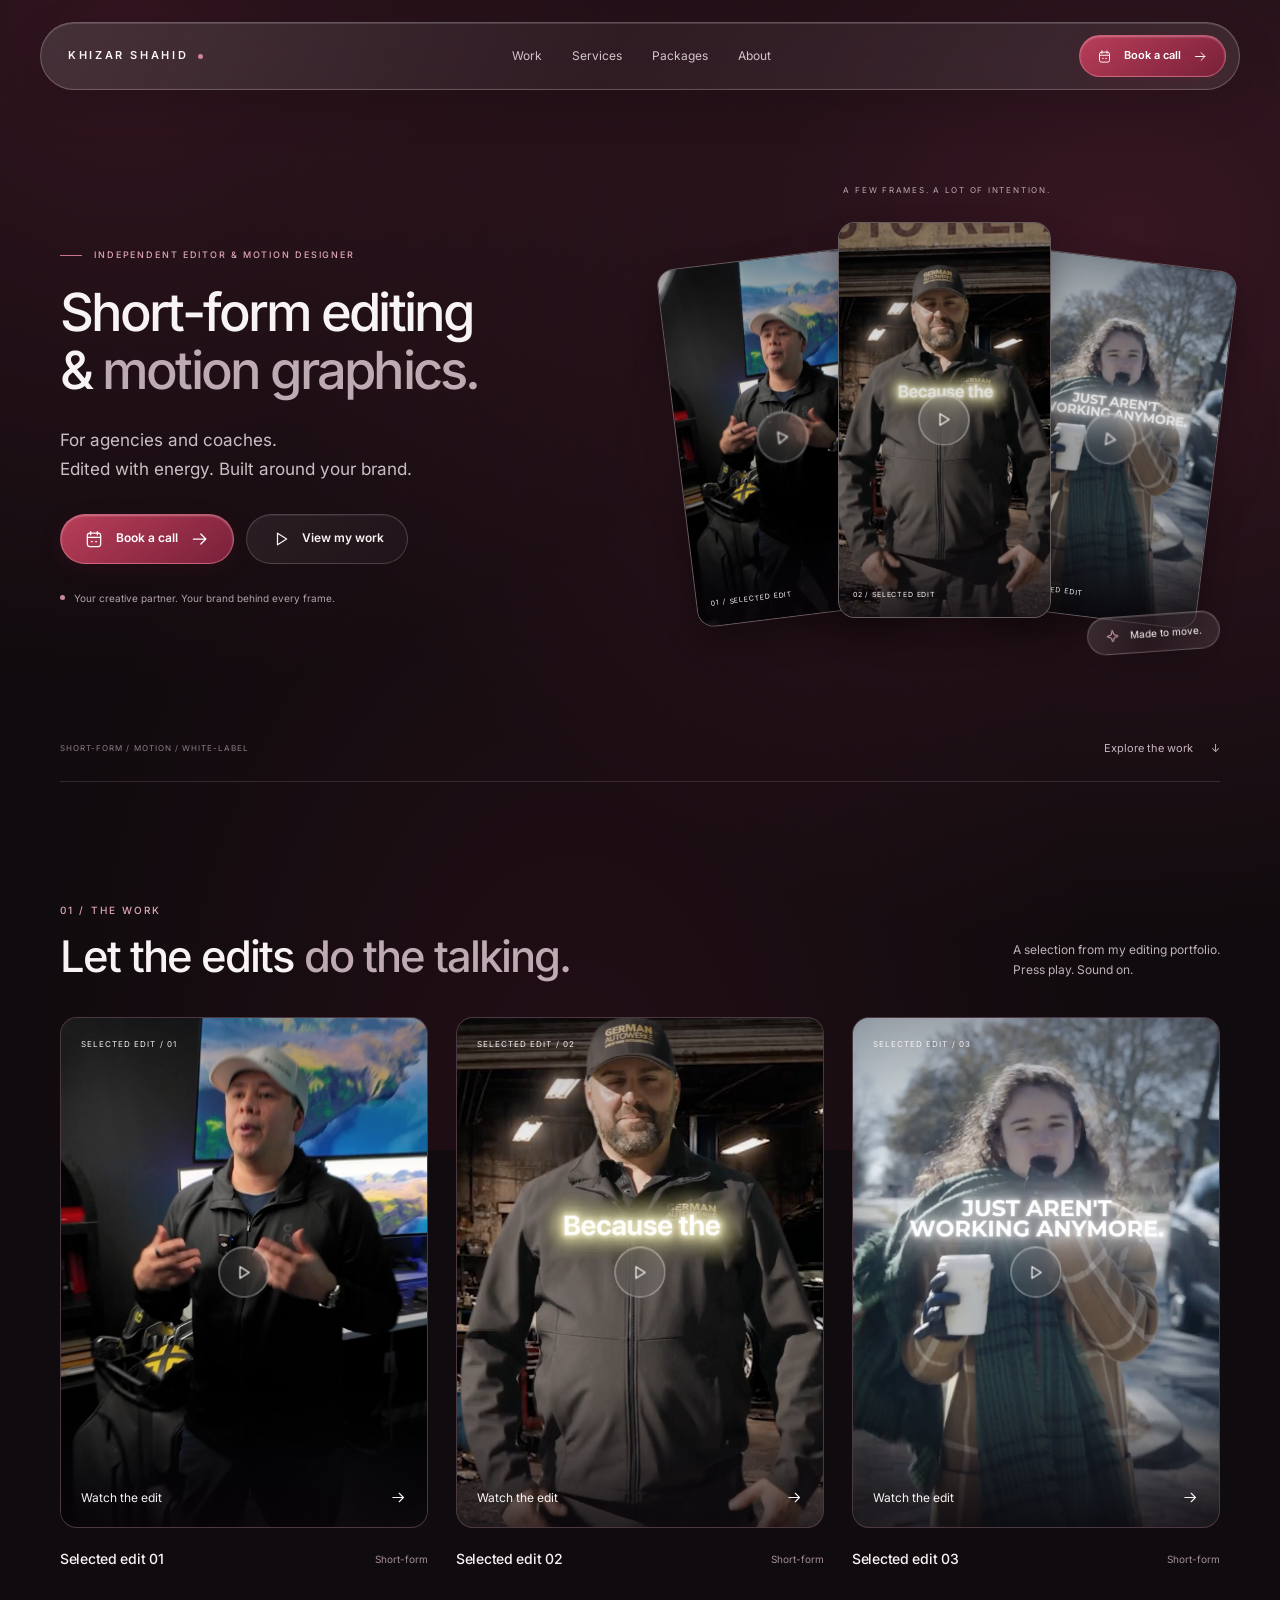
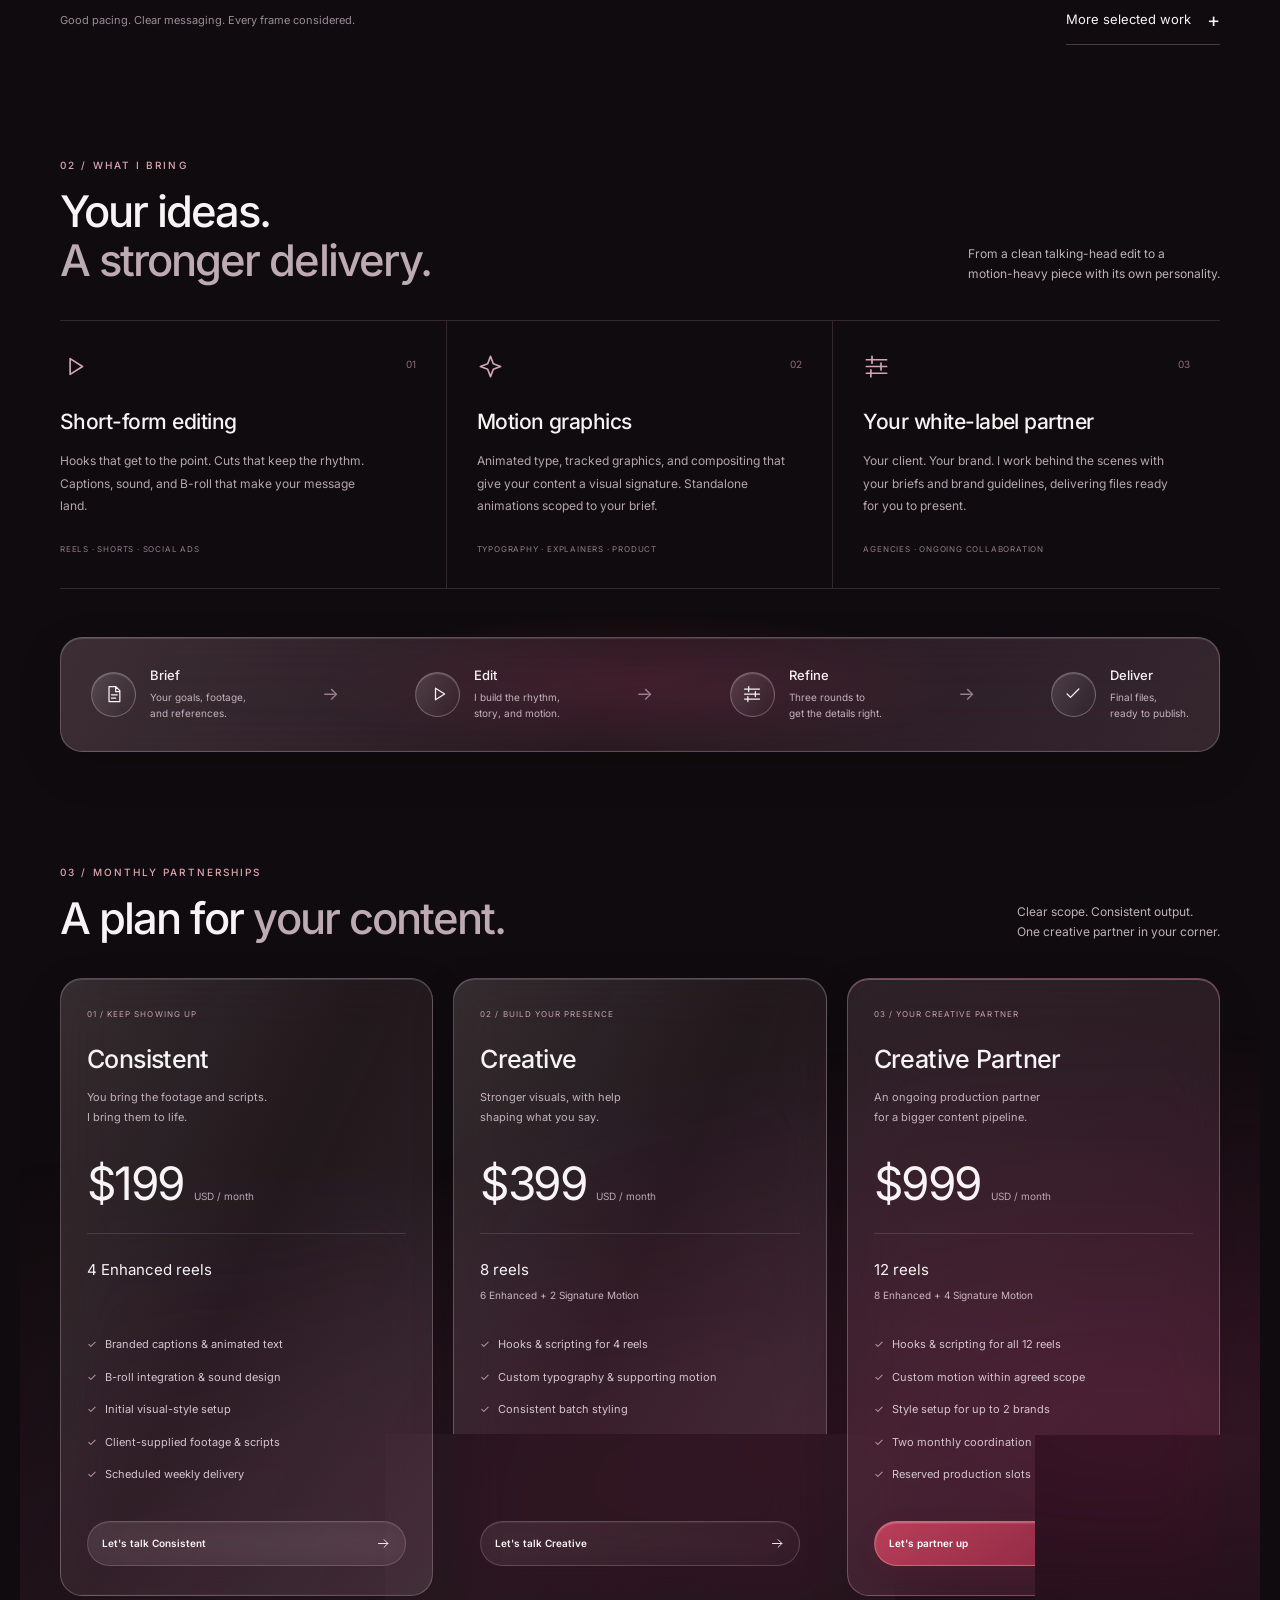
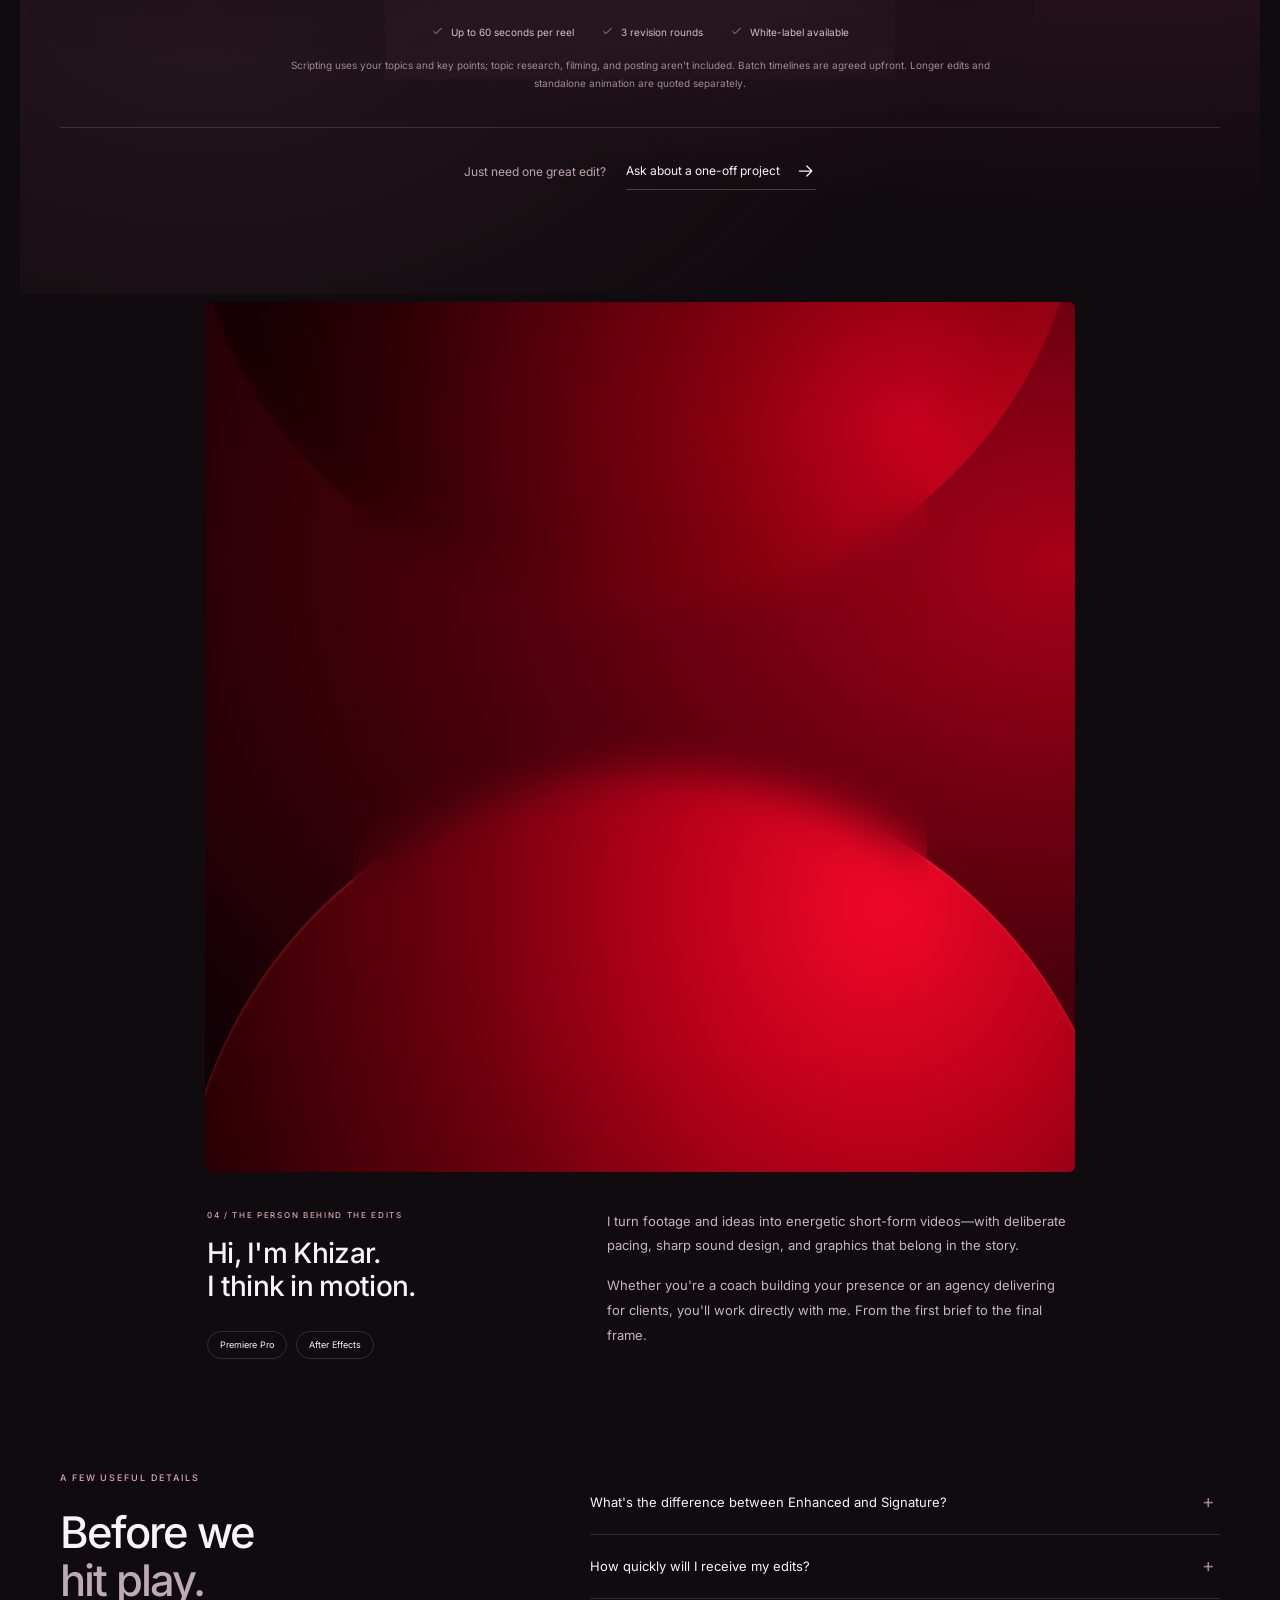
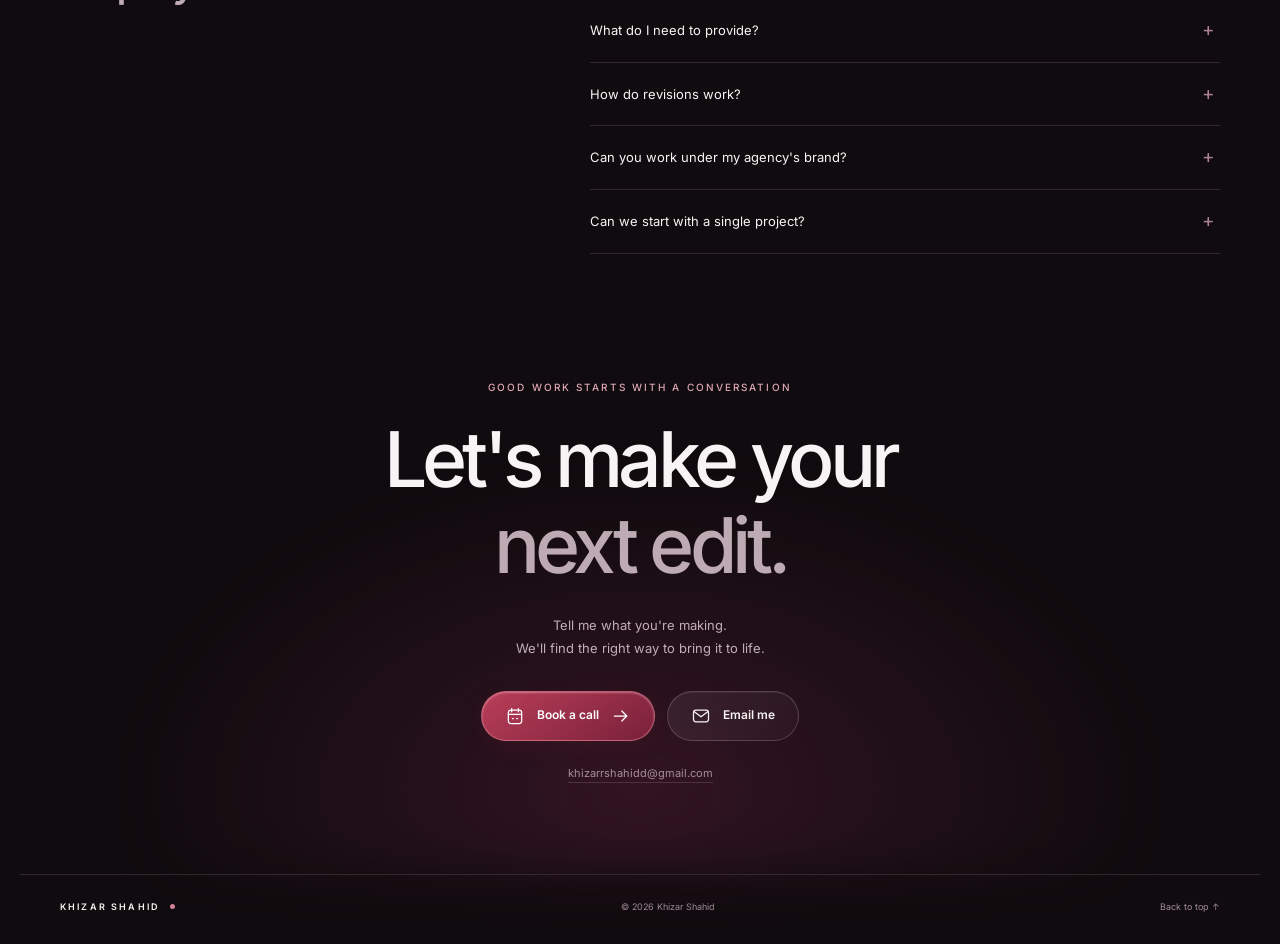
==== commit f7b868c5: "Match portrait title card to crimson glass reference" ====
--- a/index.html
+++ b/index.html
@@ -90,7 +90,22 @@
       <div class="one-off"><span>Just need one great edit?</span><button class="text-button" data-plan="One-off project">Ask about a one-off project <svg><use href="#arrow"/></svg></button></div>
     </section>
     <section class="section-shell section-space" id="about">
-      <div class="about-card glass"><div class="about-copy"><p class="eyebrow">04 / THE PERSON BEHIND THE EDITS</p><h2>Hi, I'm Khizar.<br> <span class="soft-type">I think in motion.</span></h2><p>I turn footage and ideas into energetic short-form videos—with deliberate pacing, sharp sound design, and graphics that belong in the story.</p><p>Whether you're a coach building your presence or an agency delivering for clients, you'll work directly with me. From the first brief to the final frame.</p><div class="about-tools"><span>Premiere Pro</span><span>After Effects</span></div><a class="text-button instagram-link" href="https://instagram.com/khizarrshahidd" target="_blank" rel="noopener noreferrer">Find me on Instagram <span>↗</span></a></div><figure class="portrait-frame"><img src="assets/profile.jpg" alt="Khizar Shahid, video editor and motion designer" width="400" height="533" loading="lazy"><figcaption><span>KHIZAR SHAHID</span><small>EDITOR / MOTION DESIGNER</small></figcaption></figure></div>
+      <div class="title-card-stage">
+        <div class="title-card-orb orb-top" aria-hidden="true"></div>
+        <div class="title-card-orb orb-bottom" aria-hidden="true"></div>
+        <article class="portrait-title-card" aria-labelledby="portrait-title">
+          <div class="title-card-name"><span>Name</span><strong>KHIZAR SHAHID</strong></div>
+          <p class="title-card-specialty">Video editing<br> & motion design</p>
+          <img class="title-card-cutout" src="assets/portrait-cutout.png" alt="Khizar Shahid in a suit, photographed in black and white" width="1088" height="1445" loading="lazy">
+          <div class="title-card-bottom-light" aria-hidden="true"></div>
+          <h2 id="portrait-title">Hello,<br> I'm a<br> Video editor.</h2>
+          <a class="title-card-handle" href="https://instagram.com/khizarrshahidd" target="_blank" rel="noopener noreferrer">@khizarrshahidd<span class="sr-only"> on Instagram (opens in a new tab)</span></a>
+        </article>
+      </div>
+      <div class="about-story">
+        <div><p class="eyebrow">04 / THE PERSON BEHIND THE EDITS</p><h3>Hi, I'm Khizar.<br> I think in motion.</h3><div class="about-tools"><span>Premiere Pro</span><span>After Effects</span></div></div>
+        <div><p>I turn footage and ideas into energetic short-form videos—with deliberate pacing, sharp sound design, and graphics that belong in the story.</p><p>Whether you're a coach building your presence or an agency delivering for clients, you'll work directly with me. From the first brief to the final frame.</p></div>
+      </div>
     </section>
     <section class="section-shell section-space faq" id="faq"><div><p class="eyebrow">A FEW USEFUL DETAILS</p><h2>Before we<br> <span class="soft-type">hit play.</span></h2></div><div class="faq-list">
       <details><summary>What's the difference between Enhanced and Signature?</summary><p>Enhanced focuses on pacing, branded captions, B-roll, animated text, and sound design. Signature adds more involved custom motion, compositing, and visual sequences. We'll agree a reference and complexity level before production.</p></details>
--- a/styles.css
+++ b/styles.css
@@ -9,3 +9,24 @@
 @media(max-width:370px){.section-shell{padding-inline:18px}.nav-cta{display:none}.hero h1{font-size:35px}.hero-showcase{height:345px}.hero-reel{height:260px}.reel-center{height:295px}.hero-actions .button{font-size:10px;gap:7px}.hero-actions svg{width:16px;height:16px}.hero-note{font-size:8px}.process{padding:22px 14px;gap:25px 10px}.process>div{gap:8px}.process-icon{width:30px;height:30px}.process p{font-size:8px}.price-card{padding:25px}.about-card{padding:23px}.section-heading h2{font-size:32px}}
 @media(prefers-reduced-motion:reduce){html{scroll-behavior:auto}*,*:before,*:after{transition:none!important;animation:none!important}}
 @supports not (backdrop-filter:blur(1px)){.glass{background-color:#30212c}.button-glass{background:#2a1e26}.play-disc{background:#32252ddd}}
+
+/* Portrait title card — translucent glass, sculpted crimson, editable text. */
+.sr-only{position:absolute;width:1px;height:1px;padding:0;margin:-1px;overflow:hidden;clip:rect(0,0,0,0);white-space:nowrap;border:0}
+.title-card-stage{position:relative;isolation:isolate;max-width:870px;aspect-ratio:1/1;margin-inline:auto;overflow:hidden;background:#270006;border-radius:6px;display:grid;place-items:center}
+.title-card-stage:before{content:'';position:absolute;inset:0;z-index:-3;background:radial-gradient(ellipse at 99% 30%,#a60018 0%,#4c000b 48%,#100105 90%)}
+.title-card-orb{position:absolute;border-radius:50%;pointer-events:none;z-index:-2;box-shadow:inset -20px -12px 40px #ff152b20}
+.orb-top{width:103%;height:103%;top:-68%;left:-2%;background:radial-gradient(ellipse at 81% 81%,#c90020 0%,#83000e 20%,#290005 53%,#060103 77%)}
+.orb-bottom{width:109%;height:109%;left:-3%;bottom:-63%;background:radial-gradient(ellipse at 74% 14%,#f20828 0%,#b6001a 22%,#6c000c 43%,#220004 74%);box-shadow:inset 0 2px 3px #ff3c4a50}
+.portrait-title-card{position:relative;width:66%;height:74%;border-radius:7% / 6%;isolation:isolate;overflow:hidden;container-type:inline-size;background:linear-gradient(130deg,#cfcbd334 0%,#8d6a781c 36%,#c02d4224 72%,#a9152830 100%);border:1px solid #ffe3e454;box-shadow:inset 1px 2px 1px #ffffff61,inset -1px -1px 1px #ffffff15,0 26px 40px #0007;backdrop-filter:blur(22px);-webkit-backdrop-filter:blur(22px)}
+.portrait-title-card:after{content:'';position:absolute;z-index:5;inset:0;pointer-events:none;border-radius:inherit;box-shadow:inset 0 0 0 1px #ffffff0a,inset 0 2px 1px #ffffff18;background:linear-gradient(135deg,#fff1,transparent 24%,transparent 76%,#ff50600a)}
+.title-card-name{position:absolute;left:6.7%;top:7.5%;z-index:4;display:flex;flex-direction:column;line-height:1.1}
+.title-card-name span{font-size:2.65cqw;font-weight:400;margin-bottom:3px;letter-spacing:-.04em}.title-card-name strong{font-size:3cqw;font-weight:600;letter-spacing:-.045em}
+.title-card-specialty{position:absolute;z-index:4;right:6.5%;top:7.4%;font-size:2.6cqw;line-height:1.2;letter-spacing:-.04em;font-style:italic;text-align:right;color:#f4e6e9}
+.title-card-cutout{position:absolute;z-index:1;right:-5%;bottom:-2%;width:101%;height:99%;max-width:none;object-fit:contain;object-position:right bottom;filter:brightness(.72) contrast(1.2);-webkit-mask-image:linear-gradient(to bottom,#000 0%,#000 88%,transparent 100%);mask-image:linear-gradient(to bottom,#000 0%,#000 88%,transparent 100%)}
+.title-card-bottom-light{position:absolute;z-index:2;inset:0;pointer-events:none;background:linear-gradient(0deg,#b4001f55,transparent 30%),linear-gradient(90deg,#13050933,transparent 65%)}
+.portrait-title-card h2{position:absolute;z-index:3;left:6.6%;top:48%;font-size:11.9cqw;font-weight:600;line-height:.98;letter-spacing:-.065em;color:#fff;text-shadow:0 1px 18px #0001}
+.title-card-handle{position:absolute;z-index:4;left:6.8%;bottom:8.2%;font-size:3.1cqw;letter-spacing:-.04em;line-height:1.4;font-weight:600}.title-card-handle:hover{text-decoration:underline;text-underline-offset:5px}
+.about-story{max-width:870px;display:grid;grid-template-columns:.85fr 1.15fr;gap:55px;margin:37px auto 0;padding:0 2px}.about-story .eyebrow{font-size:8px;margin-bottom:15px}.about-story h3{font-size:28px;line-height:1.2}.about-story>div>p:not(.eyebrow){font-size:13px;color:#c8b4c1;line-height:1.9}.about-story>div>p+p{margin-top:15px}.about-story .about-tools{margin-bottom:0}
+@media(max-width:760px){.title-card-stage{border-radius:4px;margin-inline:-12px}.portrait-title-card{width:78%;height:82%}.orb-top{top:-71%}.orb-bottom{bottom:-66%}.portrait-title-card h2{font-size:11.9cqw}.title-card-cutout{right:-7%;width:103%}.about-story{grid-template-columns:1fr;gap:24px;margin-top:28px}.about-story h3{font-size:30px}.about-story .about-tools{margin-top:18px}.title-card-specialty{font-size:2.7cqw}.title-card-name span{font-size:2.9cqw}.title-card-name strong{font-size:3.25cqw}.title-card-handle{font-size:3.3cqw}}
+@media(max-width:370px){.title-card-stage{margin-inline:-8px}.portrait-title-card{width:82%;height:86%}.title-card-name span{font-size:3.2cqw}.title-card-specialty{font-size:2.9cqw}.title-card-handle{font-size:3.6cqw}}
+@supports not (backdrop-filter:blur(1px)){.portrait-title-card{background:linear-gradient(135deg,#63515abf,#24080cbf 50%,#8c1026a6)}}
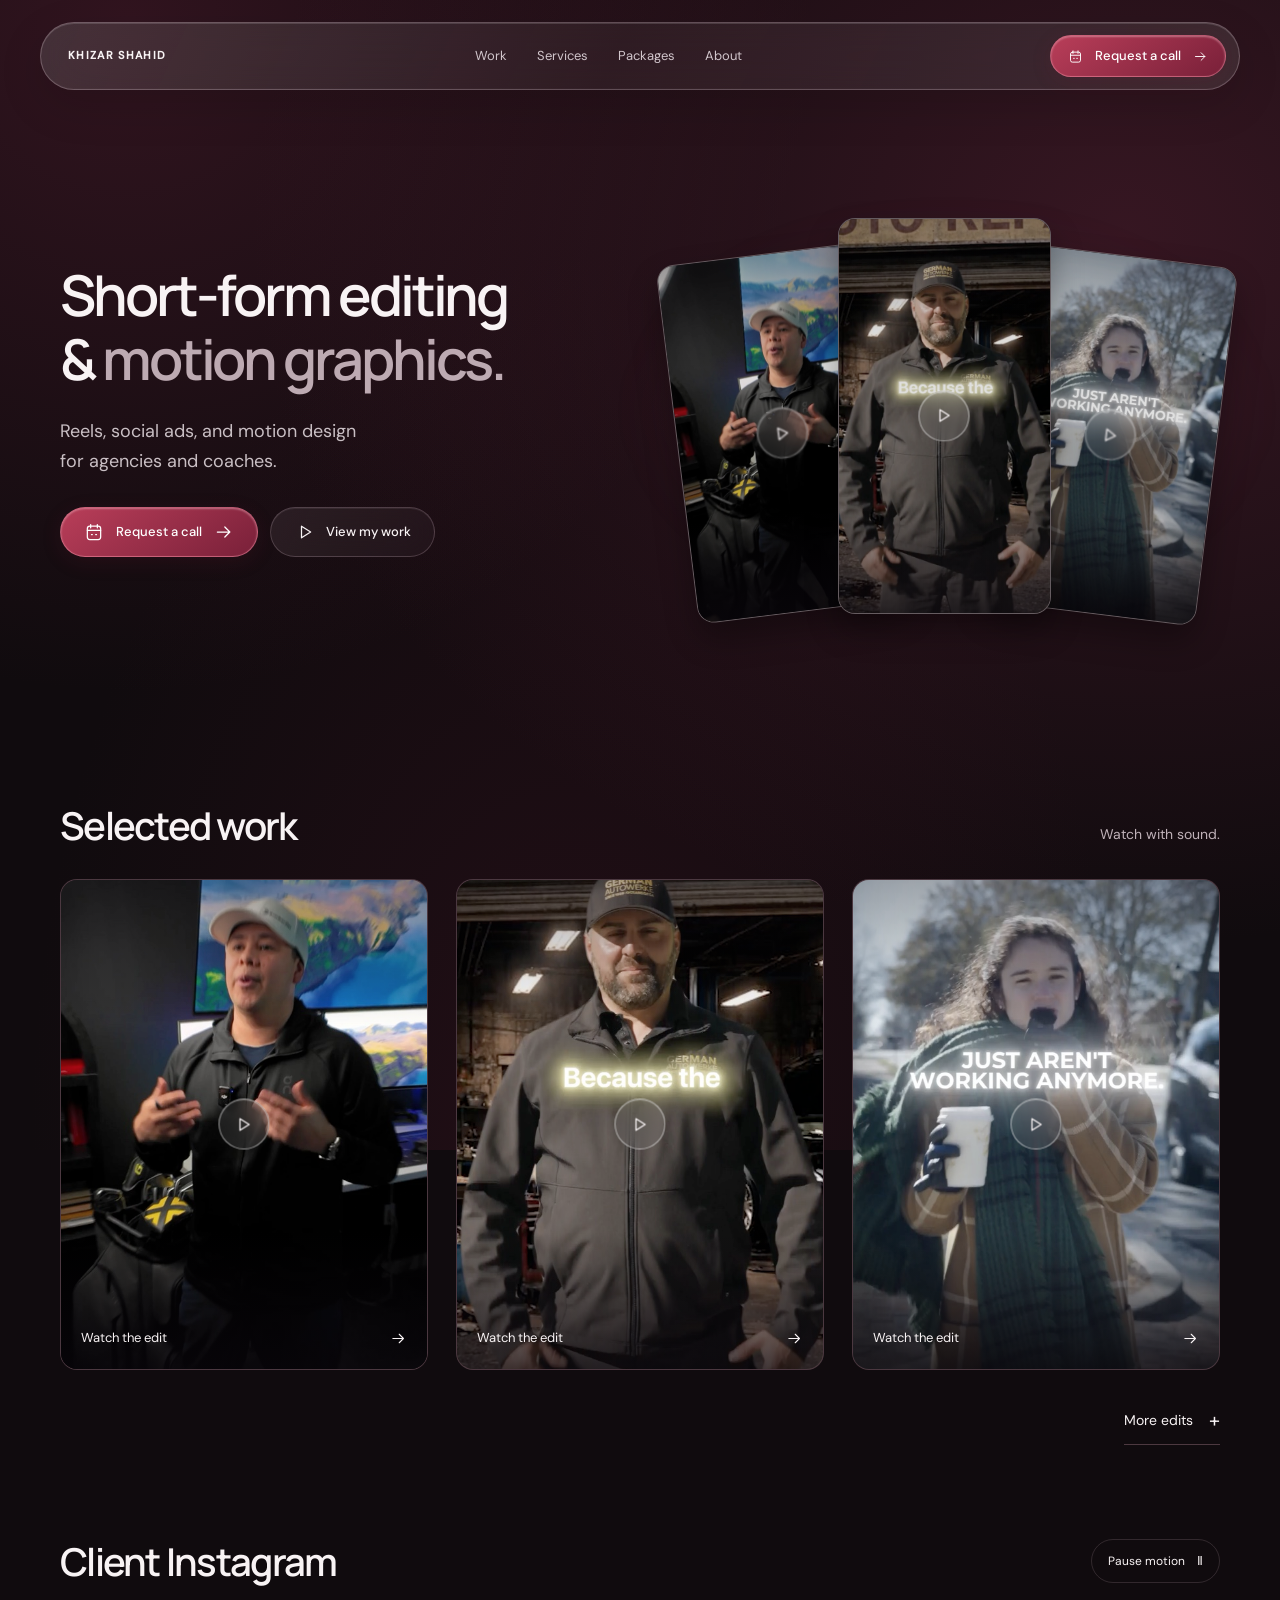
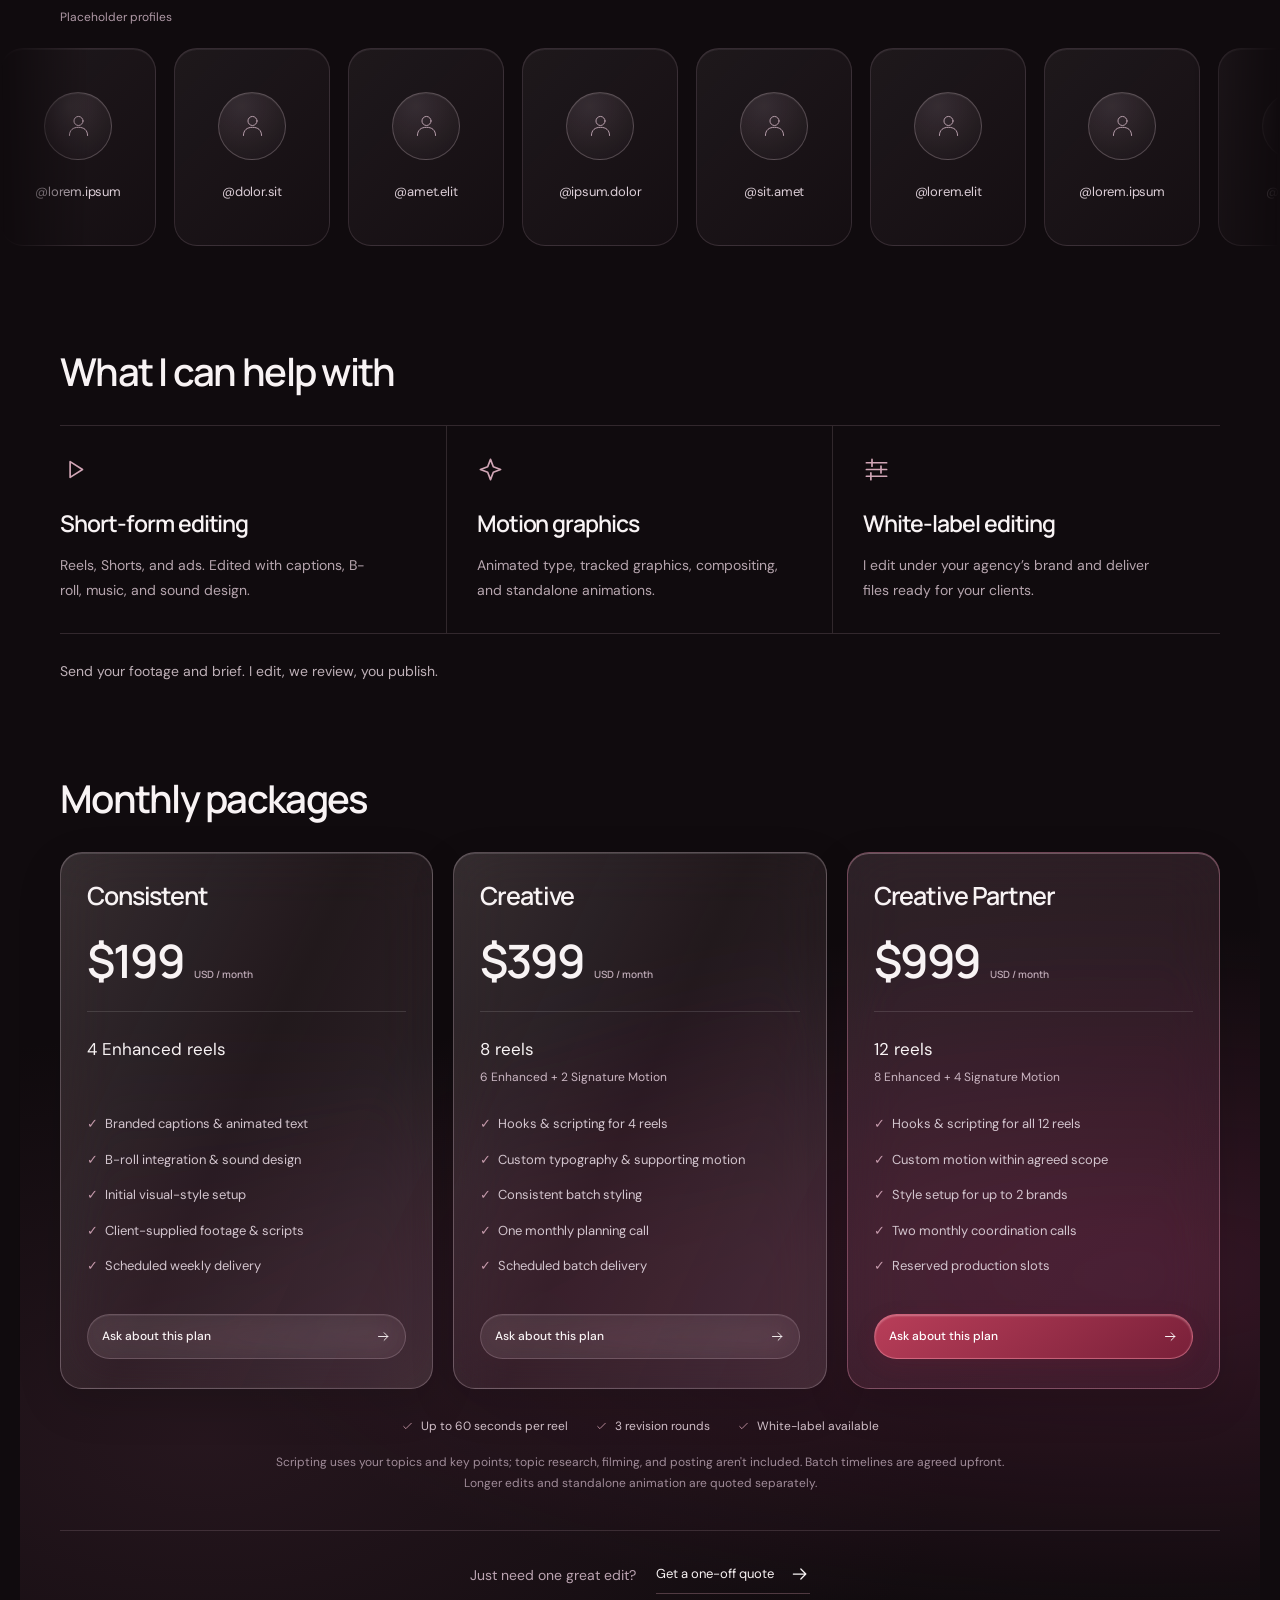
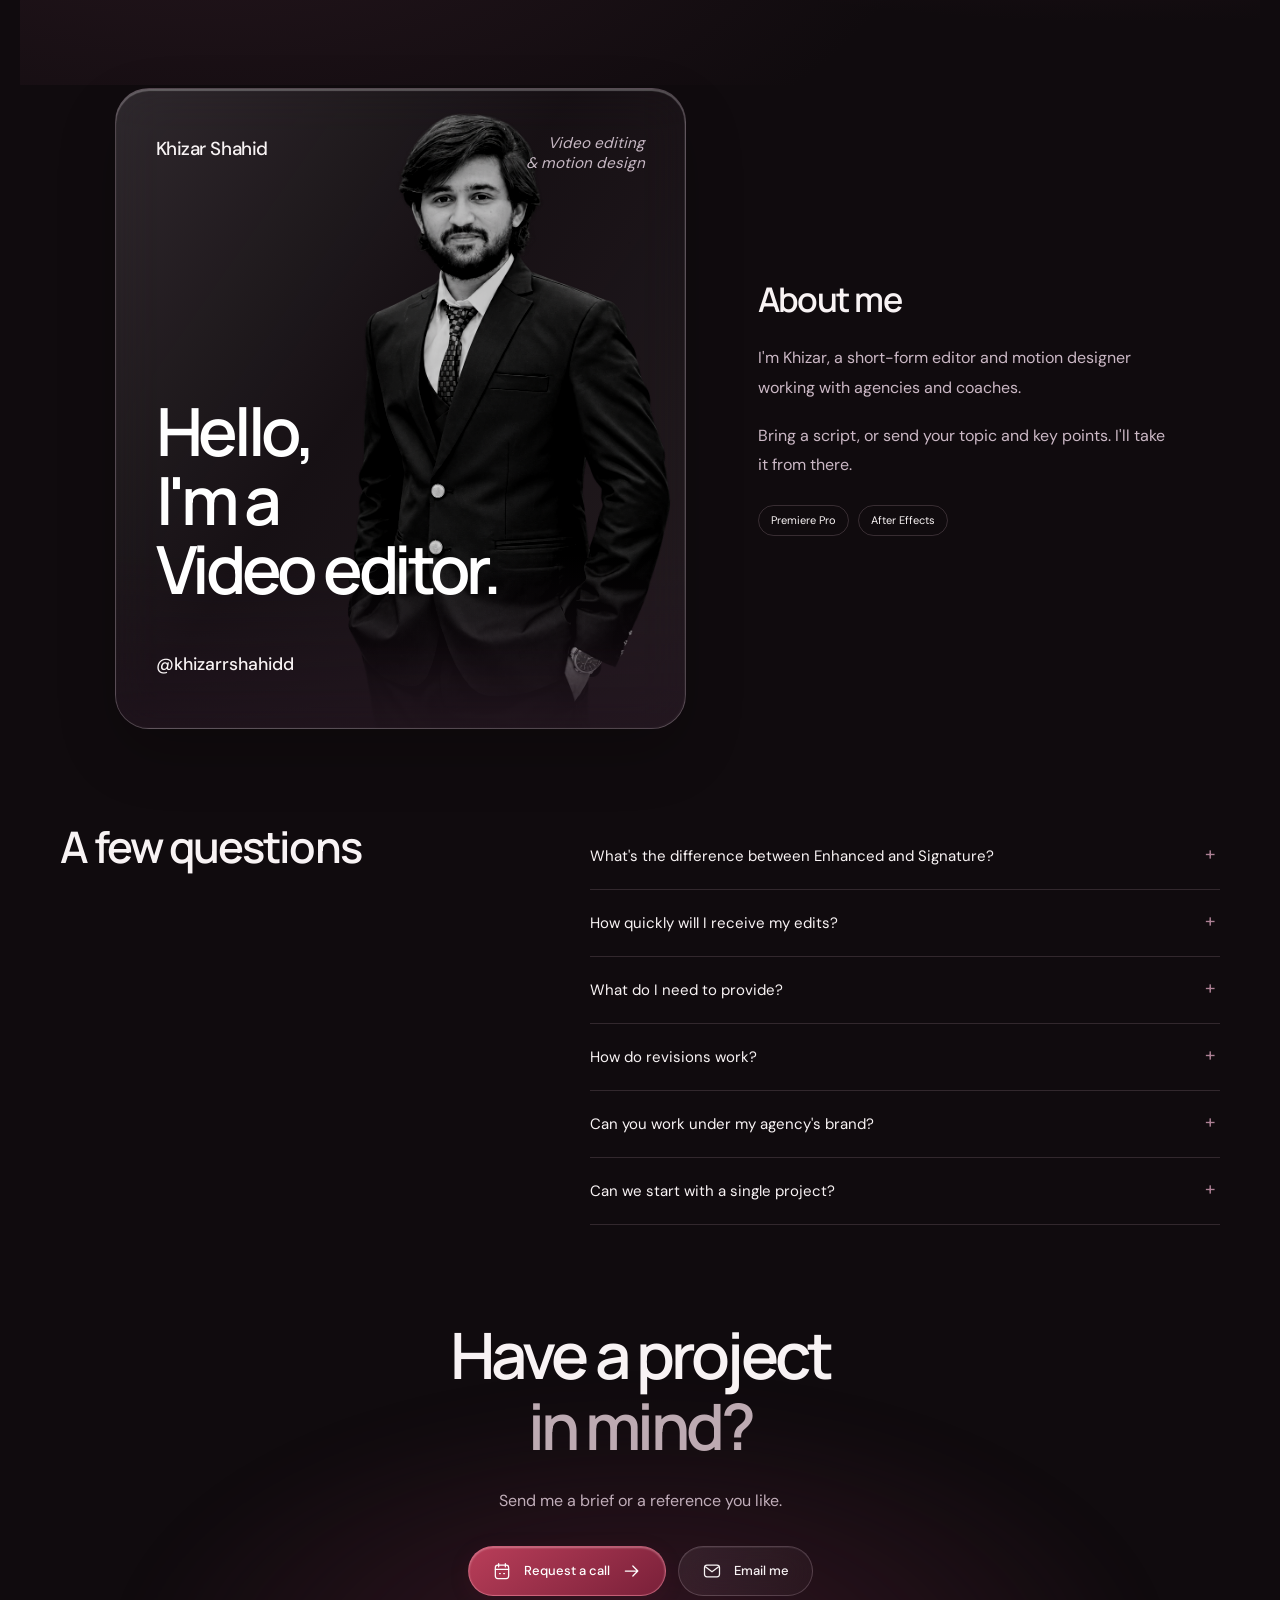
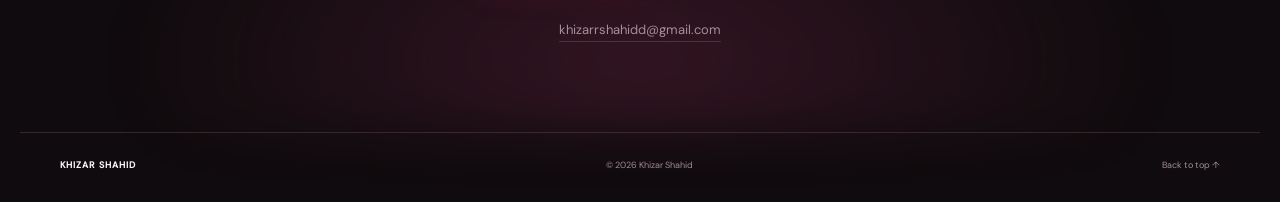
==== commit c697d3a9: "Refine typography, simplify copy, add client marquee" ====
--- a/index.html
+++ b/index.html
@@ -7,7 +7,7 @@
   <title>Khizar Shahid — Short-form Editing & Motion Graphics</title>
   <meta name="description" content="Short-form video editing and motion graphics for agencies and coaches. Work directly with Khizar Shahid. White-label delivery and monthly partnerships available.">
   <meta property="og:title" content="Khizar Shahid — Short-form Editing & Motion Graphics">
-  <meta property="og:description" content="For agencies and coaches. Edited with energy. Built around your brand.">
+  <meta property="og:description" content="Short-form editing, motion graphics, and white-label support for agencies and coaches.">
   <meta property="og:type" content="website">
   <meta property="og:image" content="https://khizarrshahidd.vercel.app/assets/profile.jpg">
   <meta property="og:url" content="https://khizarrshahidd.vercel.app/">
@@ -35,66 +35,70 @@
     <nav class="nav glass" aria-label="Main navigation">
       <a class="wordmark" href="#home" aria-label="Khizar Shahid home">KHIZAR SHAHID<span class="brand-dot"></span></a>
       <div class="nav-links" id="navigation"><a href="#work">Work</a><a href="#services">Services</a><a href="#pricing">Packages</a><a href="#about">About</a></div>
-      <button class="button button-primary nav-cta" data-book><svg><use href="#calendar"/></svg><span>Book a call</span><svg><use href="#arrow"/></svg></button>
+      <button class="button button-primary nav-cta" data-book><svg><use href="#calendar"/></svg><span>Request a call</span><svg><use href="#arrow"/></svg></button>
       <button class="menu-toggle" aria-controls="navigation" aria-expanded="false" aria-label="Open navigation"><span></span><span></span></button>
     </nav>
   </header>
   <main id="main">
     <section id="home" class="hero section-shell">
       <div class="hero-copy">
-        <p class="eyebrow"><span class="tiny-line"></span> INDEPENDENT EDITOR & MOTION DESIGNER</p>
+        
         <h1>Short-form editing<br> & <span class="soft-type">motion graphics.</span></h1>
-        <p class="hero-description">For agencies and coaches.<br> Edited with energy. Built around your brand.</p>
-        <div class="hero-actions"><button class="button button-primary" data-book><svg><use href="#calendar"/></svg>Book a call<svg><use href="#arrow"/></svg></button><a class="button button-glass" href="#work"><svg><use href="#play"/></svg>View my work</a></div>
-        <p class="hero-note"><span class="status-dot"></span> Your creative partner. Your brand behind every frame.</p>
+        <p class="hero-description">Reels, social ads, and motion design<br> for agencies and coaches.</p>
+        <div class="hero-actions"><button class="button button-primary" data-book><svg><use href="#calendar"/></svg>Request a call<svg><use href="#arrow"/></svg></button><a class="button button-glass" href="#work"><svg><use href="#play"/></svg>View my work</a></div>
+        
       </div>
       <div class="hero-showcase" aria-label="Featured video edits">
-        <span class="showcase-caption">A FEW FRAMES. A LOT OF INTENTION.</span>
-        <button class="hero-reel reel-left" data-video="1" aria-label="Play selected edit 01"><img src="assets/work-1.jpg" alt="Frame from Khizar’s first selected edit" width="560" height="996" fetchpriority="high"><span class="play-disc"><svg><use href="#play"/></svg></span><span class="reel-label">01 / SELECTED EDIT</span></button>
-        <button class="hero-reel reel-center" data-video="2" aria-label="Play selected edit 02"><img src="assets/work-2.jpg" alt="Frame from Khizar’s second selected edit" width="560" height="996" fetchpriority="high"><span class="play-disc"><svg><use href="#play"/></svg></span><span class="reel-label">02 / SELECTED EDIT</span></button>
-        <button class="hero-reel reel-right" data-video="3" aria-label="Play selected edit 03"><img src="assets/work-3.jpg" alt="Frame from Khizar’s third selected edit" width="560" height="996"><span class="play-disc"><svg><use href="#play"/></svg></span><span class="reel-label">03 / SELECTED EDIT</span></button>
-        <span class="showcase-tag glass"><svg><use href="#spark"/></svg> Made to move.</span>
+        
+        <button class="hero-reel reel-left" data-video="1" aria-label="Play selected edit 01"><img src="assets/work-1.jpg" alt="Frame from Khizar’s first selected edit" width="560" height="996" fetchpriority="high"><span class="play-disc"><svg><use href="#play"/></svg></span></button>
+        <button class="hero-reel reel-center" data-video="2" aria-label="Play selected edit 02"><img src="assets/work-2.jpg" alt="Frame from Khizar’s second selected edit" width="560" height="996" fetchpriority="high"><span class="play-disc"><svg><use href="#play"/></svg></span></button>
+        <button class="hero-reel reel-right" data-video="3" aria-label="Play selected edit 03"><img src="assets/work-3.jpg" alt="Frame from Khizar’s third selected edit" width="560" height="996"><span class="play-disc"><svg><use href="#play"/></svg></span></button>
+        
       </div>
-      <div class="hero-bottom"><span>SHORT-FORM / MOTION / WHITE-LABEL</span><a href="#work">Explore the work <span>↓</span></a></div>
     </section>
     <section class="work section-shell section-space" id="work" aria-labelledby="work-heading">
-      <div class="section-heading"><div><p class="eyebrow">01 / THE WORK</p><h2 id="work-heading">Let the edits <span class="soft-type">do the talking.</span></h2></div><p>A selection from my editing portfolio.<br> Press play. Sound on.</p></div>
+      <div class="section-heading"><div><h2 id="work-heading">Selected work</h2></div><p>Watch with sound.</p></div>
       <div class="work-grid">
-        <article class="work-item"><button class="work-poster" data-video="1" aria-label="Watch selected edit 01"><img src="assets/work-1.jpg" alt="Selected edit 01 video thumbnail" width="560" height="996" loading="lazy"><span class="poster-top">SELECTED EDIT / 01</span><span class="play-disc"><svg><use href="#play"/></svg></span><span class="poster-bottom">Watch the edit<svg><use href="#arrow"/></svg></span></button><div class="work-caption"><h3>Selected edit 01</h3><span>Short-form</span></div></article>
-        <article class="work-item"><button class="work-poster" data-video="2" aria-label="Watch selected edit 02"><img src="assets/work-2.jpg" alt="Selected edit 02 video thumbnail" width="560" height="996" loading="lazy"><span class="poster-top">SELECTED EDIT / 02</span><span class="play-disc"><svg><use href="#play"/></svg></span><span class="poster-bottom">Watch the edit<svg><use href="#arrow"/></svg></span></button><div class="work-caption"><h3>Selected edit 02</h3><span>Short-form</span></div></article>
-        <article class="work-item"><button class="work-poster" data-video="3" aria-label="Watch selected edit 03"><img src="assets/work-3.jpg" alt="Selected edit 03 video thumbnail" width="560" height="996" loading="lazy"><span class="poster-top">SELECTED EDIT / 03</span><span class="play-disc"><svg><use href="#play"/></svg></span><span class="poster-bottom">Watch the edit<svg><use href="#arrow"/></svg></span></button><div class="work-caption"><h3>Selected edit 03</h3><span>Short-form</span></div></article>
-        <article class="work-item extra-work" hidden><button class="work-poster" data-video="4" aria-label="Watch selected edit 04"><img src="assets/work-4.jpg" alt="Selected edit 04 video thumbnail" width="560" height="996" loading="lazy"><span class="poster-top">SELECTED EDIT / 04</span><span class="play-disc"><svg><use href="#play"/></svg></span><span class="poster-bottom">Watch the edit<svg><use href="#arrow"/></svg></span></button><div class="work-caption"><h3>Selected edit 04</h3><span>Short-form</span></div></article>
-        <article class="work-item extra-work" hidden><button class="work-poster" data-video="5" aria-label="Watch selected edit 05"><img src="assets/work-5.jpg" alt="Selected edit 05 video thumbnail" width="560" height="996" loading="lazy"><span class="poster-top">SELECTED EDIT / 05</span><span class="play-disc"><svg><use href="#play"/></svg></span><span class="poster-bottom">Watch the edit<svg><use href="#arrow"/></svg></span></button><div class="work-caption"><h3>Selected edit 05</h3><span>Short-form</span></div></article>
-        <article class="work-item extra-work" hidden><button class="work-poster" data-video="6" aria-label="Watch selected edit 06"><img src="assets/work-6.jpg" alt="Selected edit 06 video thumbnail" width="560" height="996" loading="lazy"><span class="poster-top">SELECTED EDIT / 06</span><span class="play-disc"><svg><use href="#play"/></svg></span><span class="poster-bottom">Watch the edit<svg><use href="#arrow"/></svg></span></button><div class="work-caption"><h3>Selected edit 06</h3><span>Short-form</span></div></article>
+        <article class="work-item"><button class="work-poster" data-video="1" aria-label="Watch selected edit 01"><img src="assets/work-1.jpg" alt="Selected edit 01 video thumbnail" width="560" height="996" loading="lazy"><span class="play-disc"><svg><use href="#play"/></svg></span><span class="poster-bottom">Watch the edit<svg><use href="#arrow"/></svg></span></button><div class="work-caption"><h3>Selected edit 01</h3><span>Short-form</span></div></article>
+        <article class="work-item"><button class="work-poster" data-video="2" aria-label="Watch selected edit 02"><img src="assets/work-2.jpg" alt="Selected edit 02 video thumbnail" width="560" height="996" loading="lazy"><span class="play-disc"><svg><use href="#play"/></svg></span><span class="poster-bottom">Watch the edit<svg><use href="#arrow"/></svg></span></button><div class="work-caption"><h3>Selected edit 02</h3><span>Short-form</span></div></article>
+        <article class="work-item"><button class="work-poster" data-video="3" aria-label="Watch selected edit 03"><img src="assets/work-3.jpg" alt="Selected edit 03 video thumbnail" width="560" height="996" loading="lazy"><span class="play-disc"><svg><use href="#play"/></svg></span><span class="poster-bottom">Watch the edit<svg><use href="#arrow"/></svg></span></button><div class="work-caption"><h3>Selected edit 03</h3><span>Short-form</span></div></article>
+        <article class="work-item extra-work" hidden><button class="work-poster" data-video="4" aria-label="Watch selected edit 04"><img src="assets/work-4.jpg" alt="Selected edit 04 video thumbnail" width="560" height="996" loading="lazy"><span class="play-disc"><svg><use href="#play"/></svg></span><span class="poster-bottom">Watch the edit<svg><use href="#arrow"/></svg></span></button><div class="work-caption"><h3>Selected edit 04</h3><span>Short-form</span></div></article>
+        <article class="work-item extra-work" hidden><button class="work-poster" data-video="5" aria-label="Watch selected edit 05"><img src="assets/work-5.jpg" alt="Selected edit 05 video thumbnail" width="560" height="996" loading="lazy"><span class="play-disc"><svg><use href="#play"/></svg></span><span class="poster-bottom">Watch the edit<svg><use href="#arrow"/></svg></span></button><div class="work-caption"><h3>Selected edit 05</h3><span>Short-form</span></div></article>
+        <article class="work-item extra-work" hidden><button class="work-poster" data-video="6" aria-label="Watch selected edit 06"><img src="assets/work-6.jpg" alt="Selected edit 06 video thumbnail" width="560" height="996" loading="lazy"><span class="play-disc"><svg><use href="#play"/></svg></span><span class="poster-bottom">Watch the edit<svg><use href="#arrow"/></svg></span></button><div class="work-caption"><h3>Selected edit 06</h3><span>Short-form</span></div></article>
       </div>
-      <div class="work-footer"><span>Good pacing. Clear messaging. Every frame considered.</span><button class="text-button" id="more-work" aria-expanded="false">More selected work <span>+</span></button></div>
+      <div class="work-footer"><button class="text-button" id="more-work" aria-expanded="false">More edits <span>+</span></button></div>
+    </section>
+    <section class="clients section-space" aria-labelledby="clients-heading">
+      <div class="section-shell clients-heading"><h2 id="clients-heading">Client Instagram</h2><button id="marquee-toggle" class="marquee-toggle" aria-pressed="false" aria-controls="clients-track">Pause motion <span aria-hidden="true">Ⅱ</span></button></div>
+      <p class="section-shell clients-placeholder-note" id="clients-placeholder-note">Placeholder profiles</p>
+      <div class="clients-marquee" id="clients-marquee"><div class="clients-track" id="clients-track"></div></div>
+      <noscript><p class="section-shell">Client profiles will appear here when JavaScript is enabled.</p></noscript>
     </section>
     <section class="section-shell section-space services" id="services">
-      <div class="section-heading"><div><p class="eyebrow">02 / WHAT I BRING</p><h2>Your ideas.<br> <span class="soft-type">A stronger delivery.</span></h2></div><p>From a clean talking-head edit to a<br> motion-heavy piece with its own personality.</p></div>
+      <div class="section-heading"><div><h2>What I can help with</h2></div><p></p></div>
       <div class="services-grid">
-        <article><span class="service-number">01</span><svg class="service-icon"><use href="#play"/></svg><h3>Short-form editing</h3><p>Hooks that get to the point. Cuts that keep the rhythm. Captions, sound, and B-roll that make your message land.</p><span class="service-tags">REELS · SHORTS · SOCIAL ADS</span></article>
-        <article><span class="service-number">02</span><svg class="service-icon"><use href="#spark"/></svg><h3>Motion graphics</h3><p>Animated type, tracked graphics, and compositing that give your content a visual signature. Standalone animations scoped to your brief.</p><span class="service-tags">TYPOGRAPHY · EXPLAINERS · PRODUCT</span></article>
-        <article><span class="service-number">03</span><svg class="service-icon"><use href="#sliders"/></svg><h3>Your white-label partner</h3><p>Your client. Your brand. I work behind the scenes with your briefs and brand guidelines, delivering files ready for you to present.</p><span class="service-tags">AGENCIES · ONGOING COLLABORATION</span></article>
+        <article><svg class="service-icon"><use href="#play"/></svg><h3>Short-form editing</h3><p>Reels, Shorts, and ads. Edited with captions, B-roll, music, and sound design.</p></article>
+        <article><svg class="service-icon"><use href="#spark"/></svg><h3>Motion graphics</h3><p>Animated type, tracked graphics, compositing, and standalone animations.</p></article>
+        <article><svg class="service-icon"><use href="#sliders"/></svg><h3>White-label editing</h3><p>I edit under your agency’s brand and deliver files ready for your clients.</p></article>
       </div>
-      <div class="process glass"><div><span class="process-icon"><svg><use href="#brief"/></svg></span><div><h3>Brief</h3><p>Your goals, footage,<br> and references.</p></div></div><span class="process-arrow">→</span><div><span class="process-icon"><svg><use href="#play"/></svg></span><div><h3>Edit</h3><p>I build the rhythm,<br> story, and motion.</p></div></div><span class="process-arrow">→</span><div><span class="process-icon"><svg><use href="#sliders"/></svg></span><div><h3>Refine</h3><p>Three rounds to<br> get the details right.</p></div></div><span class="process-arrow">→</span><div><span class="process-icon"><svg><use href="#check"/></svg></span><div><h3>Deliver</h3><p>Final files,<br> ready to publish.</p></div></div></div>
+      <p class="process-note">Send your footage and brief. I edit, we review, you publish.</p>
     </section>
     <section class="section-shell section-space pricing" id="pricing">
-      <div class="section-heading"><div><p class="eyebrow">03 / MONTHLY PARTNERSHIPS</p><h2>A plan for <span class="soft-type">your content.</span></h2></div><p>Clear scope. Consistent output.<br> One creative partner in your corner.</p></div>
+      <div class="section-heading"><div><h2>Monthly packages</h2></div><p></p></div>
       <div class="pricing-grid">
-        <article class="price-card glass"><p class="plan-index">01 / KEEP SHOWING UP</p><h3>Consistent</h3><p class="plan-intro">You bring the footage and scripts.<br> I bring them to life.</p><p class="price">$199<span>USD / month</span></p><p class="plan-volume">4 Enhanced reels</p><ul><li>Branded captions & animated text</li><li>B-roll integration & sound design</li><li>Initial visual-style setup</li><li>Client-supplied footage & scripts</li><li>Scheduled weekly delivery</li></ul><button class="button button-glass plan-button" data-plan="Consistent">Let's talk Consistent<svg><use href="#arrow"/></svg></button></article>
-        <article class="price-card glass"><p class="plan-index">02 / BUILD YOUR PRESENCE</p><h3>Creative</h3><p class="plan-intro">Stronger visuals, with help<br> shaping what you say.</p><p class="price">$399<span>USD / month</span></p><p class="plan-volume">8 reels <small>6 Enhanced + 2 Signature Motion</small></p><ul><li>Hooks & scripting for 4 reels</li><li>Custom typography & supporting motion</li><li>Consistent batch styling</li><li>One monthly planning call</li><li>Scheduled batch delivery</li></ul><button class="button button-glass plan-button" data-plan="Creative">Let's talk Creative<svg><use href="#arrow"/></svg></button></article>
-        <article class="price-card glass signature"><p class="plan-index">03 / YOUR CREATIVE PARTNER</p><h3>Creative Partner</h3><p class="plan-intro">An ongoing production partner<br> for a bigger content pipeline.</p><p class="price">$999<span>USD / month</span></p><p class="plan-volume">12 reels <small>8 Enhanced + 4 Signature Motion</small></p><ul><li>Hooks & scripting for all 12 reels</li><li>Custom motion within agreed scope</li><li>Style setup for up to 2 brands</li><li>Two monthly coordination calls</li><li>Reserved production slots</li></ul><button class="button button-primary plan-button" data-plan="Creative Partner">Let's partner up<svg><use href="#arrow"/></svg></button></article>
+        <article class="price-card glass"><h3>Consistent</h3><p class="price">$199<span>USD / month</span></p><p class="plan-volume">4 Enhanced reels</p><ul><li>Branded captions & animated text</li><li>B-roll integration & sound design</li><li>Initial visual-style setup</li><li>Client-supplied footage & scripts</li><li>Scheduled weekly delivery</li></ul><button class="button button-glass plan-button" data-plan="Consistent" aria-label="Ask about the Consistent plan">Ask about this plan<svg><use href="#arrow"/></svg></button></article>
+        <article class="price-card glass"><h3>Creative</h3><p class="price">$399<span>USD / month</span></p><p class="plan-volume">8 reels <small>6 Enhanced + 2 Signature Motion</small></p><ul><li>Hooks & scripting for 4 reels</li><li>Custom typography & supporting motion</li><li>Consistent batch styling</li><li>One monthly planning call</li><li>Scheduled batch delivery</li></ul><button class="button button-glass plan-button" data-plan="Creative" aria-label="Ask about the Creative plan">Ask about this plan<svg><use href="#arrow"/></svg></button></article>
+        <article class="price-card glass signature"><h3>Creative Partner</h3><p class="price">$999<span>USD / month</span></p><p class="plan-volume">12 reels <small>8 Enhanced + 4 Signature Motion</small></p><ul><li>Hooks & scripting for all 12 reels</li><li>Custom motion within agreed scope</li><li>Style setup for up to 2 brands</li><li>Two monthly coordination calls</li><li>Reserved production slots</li></ul><button class="button button-primary plan-button" data-plan="Creative Partner" aria-label="Ask about the Creative Partner plan">Ask about this plan<svg><use href="#arrow"/></svg></button></article>
       </div>
       <div class="pricing-inclusions"><span><svg><use href="#check"/></svg>Up to 60 seconds per reel</span><span><svg><use href="#check"/></svg>3 revision rounds</span><span><svg><use href="#check"/></svg>White-label available</span></div>
       <p class="pricing-note">Scripting uses your topics and key points; topic research, filming, and posting aren't included. Batch timelines are agreed upfront. Longer edits and standalone animation are quoted separately.</p>
-      <div class="one-off"><span>Just need one great edit?</span><button class="text-button" data-plan="One-off project">Ask about a one-off project <svg><use href="#arrow"/></svg></button></div>
+      <div class="one-off"><span>Just need one great edit?</span><button class="text-button" data-plan="One-off project">Get a one-off quote <svg><use href="#arrow"/></svg></button></div>
     </section>
     <section class="section-shell section-space" id="about">
+      <div class="about-layout">
       <div class="title-card-stage">
-        <div class="title-card-orb orb-top" aria-hidden="true"></div>
-        <div class="title-card-orb orb-bottom" aria-hidden="true"></div>
         <article class="portrait-title-card" aria-labelledby="portrait-title">
-          <div class="title-card-name"><span>Name</span><strong>KHIZAR SHAHID</strong></div>
+          <div class="title-card-name"><strong>Khizar Shahid</strong></div>
           <p class="title-card-specialty">Video editing<br> & motion design</p>
           <img class="title-card-cutout" src="assets/portrait-cutout.png" alt="Khizar Shahid in a suit, photographed in black and white" width="1088" height="1445" loading="lazy">
           <div class="title-card-bottom-light" aria-hidden="true"></div>
@@ -102,23 +106,21 @@
           <a class="title-card-handle" href="https://instagram.com/khizarrshahidd" target="_blank" rel="noopener noreferrer">@khizarrshahidd<span class="sr-only"> on Instagram (opens in a new tab)</span></a>
         </article>
       </div>
-      <div class="about-story">
-        <div><p class="eyebrow">04 / THE PERSON BEHIND THE EDITS</p><h3>Hi, I'm Khizar.<br> I think in motion.</h3><div class="about-tools"><span>Premiere Pro</span><span>After Effects</span></div></div>
-        <div><p>I turn footage and ideas into energetic short-form videos—with deliberate pacing, sharp sound design, and graphics that belong in the story.</p><p>Whether you're a coach building your presence or an agency delivering for clients, you'll work directly with me. From the first brief to the final frame.</p></div>
+      <div class="about-story"><h3>About me</h3><p>I'm Khizar, a short-form editor and motion designer working with agencies and coaches.</p><p>Bring a script, or send your topic and key points. I'll take it from there.</p><div class="about-tools"><span>Premiere Pro</span><span>After Effects</span></div></div>
       </div>
     </section>
-    <section class="section-shell section-space faq" id="faq"><div><p class="eyebrow">A FEW USEFUL DETAILS</p><h2>Before we<br> <span class="soft-type">hit play.</span></h2></div><div class="faq-list">
-      <details><summary>What's the difference between Enhanced and Signature?</summary><p>Enhanced focuses on pacing, branded captions, B-roll, animated text, and sound design. Signature adds more involved custom motion, compositing, and visual sequences. We'll agree a reference and complexity level before production.</p></details>
+    <section class="section-shell section-space faq" id="faq"><div><h2>A few questions</h2></div><div class="faq-list">
+      <details><summary>What's the difference between Enhanced and Signature?</summary><p>Enhanced covers captions, B-roll, animated text, and sound. Signature includes more involved motion graphics and compositing. We agree the style and scope before starting.</p></details>
       <details><summary>How quickly will I receive my edits?</summary><p>A standard individual reel typically takes two business days once I have the complete brief and assets. Monthly packages follow an agreed batch schedule. Feedback timing, revision requests, and complex motion can affect the final delivery date.</p></details>
-      <details><summary>What do I need to provide?</summary><p>Your footage, brand assets, reference examples, and the message you want to communicate. For scripting packages, provide the topic and key points. Idea research and filming aren't included.</p></details>
-      <details><summary>How do revisions work?</summary><p>Every reel includes three rounds of consolidated feedback within the original brief. A new concept, new footage, or a change in scope may need a separate quote.</p></details>
-      <details><summary>Can you work under my agency's brand?</summary><p>Yes. White-label delivery is available across all packages. I follow your brand guidelines and organize final exports for you to share with your clients.</p></details>
-      <details><summary>Can we start with a single project?</summary><p>Absolutely. Send me the brief, footage length, and a reference for the editing style. I'll put together a quote for the scope before we start.</p></details>
+      <details><summary>What do I need to provide?</summary><p>Footage, brand assets, and a style reference. For scripting, send your topic and key points. Research and filming are not included.</p></details>
+      <details><summary>How do revisions work?</summary><p>Three rounds per reel, within the agreed brief. New concepts or replacement footage may need a separate quote.</p></details>
+      <details><summary>Can you work under my agency's brand?</summary><p>Yes, across all packages. I follow your guidelines and deliver exports for you to share with clients.</p></details>
+      <details><summary>Can we start with a single project?</summary><p>Yes. Send a brief and style reference for a one-off quote.</p></details>
     </div></section>
-    <section class="section-shell contact section-space" id="contact"><p class="eyebrow">GOOD WORK STARTS WITH A CONVERSATION</p><h2>Let's make your<br> <span class="soft-type">next edit.</span></h2><p>Tell me what you're making.<br> We'll find the right way to bring it to life.</p><div class="contact-actions"><button class="button button-primary" data-book><svg><use href="#calendar"/></svg>Book a call<svg><use href="#arrow"/></svg></button><a class="button button-glass" id="whatsapp-link" hidden>WhatsApp<svg><use href="#arrow"/></svg></a><a class="button button-glass email-link" href="mailto:khizarrshahidd@gmail.com"><svg><use href="#mail"/></svg>Email me</a></div><a class="contact-email email-link" href="mailto:khizarrshahidd@gmail.com">khizarrshahidd@gmail.com</a></section>
+    <section class="section-shell contact section-space" id="contact"><h2>Have a project<br> <span class="soft-type">in mind?</span></h2><p>Send me a brief or a reference you like.</p><div class="contact-actions"><button class="button button-primary" data-book><svg><use href="#calendar"/></svg>Request a call<svg><use href="#arrow"/></svg></button><a class="button button-glass" id="whatsapp-link" hidden>WhatsApp<svg><use href="#arrow"/></svg></a><a class="button button-glass email-link" href="mailto:khizarrshahidd@gmail.com"><svg><use href="#mail"/></svg>Email me</a></div><a class="contact-email email-link" href="mailto:khizarrshahidd@gmail.com">khizarrshahidd@gmail.com</a></section>
   </main>
   <footer class="footer section-shell"><a class="wordmark" href="#home">KHIZAR SHAHID<span class="brand-dot"></span></a><span>© <span id="year">2026</span> Khizar Shahid</span><a href="#home">Back to top ↑</a></footer>
   <dialog id="video-dialog" aria-labelledby="video-title"><div class="player-heading"><h2 id="video-title">Selected edit</h2><button class="icon-button close-video" aria-label="Close video"><svg><use href="#close"/></svg></button></div><video id="portfolio-player" controls playsinline preload="none"></video><p id="video-error" hidden>That video couldn't load. Please try again or <a href="mailto:khizarrshahidd@gmail.com">email me for a sample</a>.</p></dialog>
-  <dialog id="booking-dialog" class="booking-dialog glass" aria-labelledby="booking-title"><button class="icon-button close-booking" aria-label="Close inquiry"><svg><use href="#close"/></svg></button><p class="eyebrow">LET'S FIND A TIME</p><h2 id="booking-title">Tell me what<br> you have in mind.</h2><p id="booking-description">Send your project details and a couple of times that suit you. We'll arrange a call by email.</p><a class="button button-primary" id="booking-email" href="mailto:khizarrshahidd@gmail.com">Request a call by email<svg><use href="#arrow"/></svg></a><p class="booking-note">Opens your email app. No appointment is booked automatically.</p></dialog>
+  <dialog id="booking-dialog" class="booking-dialog glass" aria-labelledby="booking-title"><button class="icon-button close-booking" aria-label="Close inquiry"><svg><use href="#close"/></svg></button><h2 id="booking-title">Request a call</h2><p id="booking-description">Send your project details and a couple of times that suit you. We'll arrange a call by email.</p><a class="button button-primary" id="booking-email" href="mailto:khizarrshahidd@gmail.com">Request a call by email<svg><use href="#arrow"/></svg></a><p class="booking-note">Opens your email app. No appointment is booked automatically.</p></dialog>
 </body>
 </html>
--- a/styles.css
+++ b/styles.css
@@ -1,32 +1,34 @@
-@font-face{font-family:Inter;src:url('assets/inter-regular.ttf') format('truetype');font-style:normal;font-weight:400;font-display:swap}
-@font-face{font-family:Inter;src:url('assets/inter-medium.ttf') format('truetype');font-style:normal;font-weight:500;font-display:swap}
-@font-face{font-family:Inter;src:url('assets/inter-semibold.ttf') format('truetype');font-style:normal;font-weight:600;font-display:swap}
 :root{color-scheme:dark;--bg:#100b0e;--text:#f8f3f4;--muted:#bfb1b8;--rose:#dfa6b5;--accent:#a92a46;--line:rgba(239,209,219,.15);--radius:22px;--font:Inter,-apple-system,BlinkMacSystemFont,'Segoe UI',sans-serif}
-*{box-sizing:border-box}html{scroll-behavior:smooth;scroll-padding-top:110px}body{margin:0;background:var(--bg);color:var(--text);font-family:var(--font);font-size:15px;line-height:1.6;-webkit-font-smoothing:antialiased}body:before{content:'';position:absolute;z-index:-1;inset:0 0 auto;height:1150px;background:radial-gradient(ellipse at 88% 20%,#57203388,transparent 55%),radial-gradient(ellipse at 10% 2%,#64223965,transparent 42%),radial-gradient(ellipse at 45% 100%,#47152655,transparent 55%);pointer-events:none}a{color:inherit;text-decoration:none}button,input{font:inherit}button{color:inherit;cursor:pointer}button,a{-webkit-tap-highlight-color:transparent}button{border:0}svg{width:20px;height:20px;fill:none;stroke:currentColor;stroke-width:1.5;stroke-linecap:round;stroke-linejoin:round;flex-shrink:0}img{display:block;max-width:100%;object-fit:cover}h1,h2,h3,p,figure{margin:0}h1,h2,h3{font-weight:500;line-height:1.12;letter-spacing:-.045em}h2{font-size:clamp(32px,3.4vw,48px)}h3{letter-spacing:-.025em}.icon-defs{position:absolute;width:0;height:0;overflow:hidden}[hidden]{display:none!important}::selection{background:#813347;color:white}:focus-visible{outline:2px solid #f7b4c6;outline-offset:6px}.section-shell{max-width:1240px;padding-inline:40px;margin-inline:auto}.section-space{padding-top:112px}.eyebrow{font-size:10px;letter-spacing:.21em;line-height:1.6;font-weight:500;color:var(--rose);margin-bottom:22px}.soft-type{color:#bdaab2}.glass{background:linear-gradient(115deg,rgba(239,218,226,.145),rgba(212,168,185,.06) 48%,rgba(226,195,211,.12));border:1px solid rgba(247,222,233,.25);box-shadow:inset 0 1px 0 #fff2,inset 0 -1px 0 #ffffff05,0 15px 45px #0002;backdrop-filter:blur(28px) saturate(125%);-webkit-backdrop-filter:blur(28px) saturate(125%)}.button{display:inline-flex;align-items:center;justify-content:center;gap:12px;min-height:50px;padding:13px 23px;border-radius:100px;font-size:12px;font-weight:550;line-height:1.4;transition:background .2s,transform .2s,border-color .2s}.button:hover{transform:translateY(-2px)}.button-primary{background:linear-gradient(145deg,#b93e59,#792039);border:1px solid #ec8a9f88;box-shadow:inset 0 1px 2px #ffd8df66,0 5px 20px #7b193528;color:white}.button-primary:hover{background:linear-gradient(145deg,#c54d68,#8b2a43)}.button-glass{background:linear-gradient(120deg,#ead4df16,#d8b6ca0a);border:1px solid #e5c9d438;box-shadow:inset 0 1px 0 #fff1;backdrop-filter:blur(18px)}.button-glass:hover{background:#e7d0db20;border-color:#e5c9d470}.text-button{padding:8px 0;background:none;display:inline-flex;align-items:center;gap:16px;border-bottom:1px solid #d9a3b34d;font-size:13px}.text-button:hover{color:#f6c6d3}.text-button span{font-size:20px}.skip-link{position:fixed;top:8px;left:12px;z-index:100;padding:12px 18px;background:#fff;color:#111;transform:translateY(-150%)}.skip-link:focus{transform:none}.site-header{position:sticky;top:0;z-index:20;padding:22px 40px 0;max-width:1320px;margin:auto}.nav{height:68px;padding:10px 13px 10px 27px;border-radius:100px;display:flex;align-items:center;justify-content:space-between;gap:24px;background-color:#23171c88}.wordmark{display:flex;gap:10px;align-items:center;white-space:nowrap;font-size:11px;font-weight:600;letter-spacing:.24em}.brand-dot{width:5px;height:5px;border-radius:50%;background:#d38398}.nav-links{display:flex;align-items:center;gap:30px}.nav-links a{font-size:12px;color:#d1c6cc;padding:12px 0}.nav-links a:hover{color:white}.nav-cta{min-height:42px;padding:10px 17px;font-size:11px}.nav-cta svg{width:15px;height:15px}.menu-toggle{display:none}.hero{position:relative;display:grid;grid-template-columns:1.07fr 1fr;align-items:center;gap:30px;padding-top:104px;padding-bottom:0;min-height:700px}.hero-copy{position:relative;z-index:2}.hero h1{font-size:clamp(39px,4.1vw,58px);line-height:1.1;letter-spacing:-.055em;max-width:650px}.hero .eyebrow{font-size:9px;display:flex;align-items:center;gap:12px}.tiny-line{width:22px;height:1px;background:#c6758b}.hero-description{font-size:17px;line-height:1.7;color:#c9bfc4;margin-top:26px}.hero-actions{display:flex;gap:12px;margin-top:30px}.hero-note{font-size:10px;color:#b3a2ab;margin-top:26px;display:flex;align-items:center;gap:9px}.status-dot{width:5px;height:5px;background:#c68a9b;border-radius:50%}.hero-showcase{height:450px;position:relative;perspective:1000px;isolation:isolate}.hero-showcase:before{content:'';position:absolute;inset:10% -5%;background:radial-gradient(ellipse,#c75c7966,transparent 68%);filter:blur(35px);z-index:-1}.showcase-caption{position:absolute;top:-18px;left:50%;transform:translateX(-50%);font-size:8px;letter-spacing:.22em;white-space:nowrap;color:#bea9b2}.hero-reel{position:absolute;width:39%;height:360px;top:35px;padding:0;border-radius:17px;overflow:hidden;border:1px solid #eee1e455;background:#21191e;box-shadow:0 16px 32px #0005;transition:transform .35s}.hero-reel img{width:100%;height:100%;filter:saturate(.72) brightness(.88)}.hero-reel:after,.work-poster:after{content:'';position:absolute;inset:0;background:linear-gradient(0deg,#09060bbf,transparent 28%,transparent 70%,#09060b50);pointer-events:none}.reel-left{left:0;transform:rotate(-7deg) translateY(20px);z-index:1}.reel-center{left:30%;height:396px;top:20px;z-index:3}.reel-right{right:0;transform:rotate(7deg) translateY(22px);z-index:2}.hero-reel:hover{transform:translateY(-8px);z-index:5}.play-disc{position:absolute;left:50%;top:50%;transform:translate(-50%,-50%);width:51px;height:51px;border-radius:50%;display:grid;place-items:center;background:#ffffff16;border:1px solid #fff8;box-shadow:inset 0 1px 0 #fff3;backdrop-filter:blur(12px);z-index:2;transition:background .2s}.play-disc svg{width:20px;height:20px;margin-left:-3px}.hero-reel:hover .play-disc,.work-poster:hover .play-disc{background:#a3395899}.reel-label{position:absolute;z-index:2;bottom:17px;left:14px;font-size:7px;letter-spacing:.12em}.showcase-tag{position:absolute;bottom:0;right:0;z-index:6;padding:10px 17px;font-size:10px;display:flex;gap:10px;align-items:center;border-radius:100px;transform:rotate(-4deg)}.showcase-tag svg{width:15px;height:15px;color:#e7b4c2}.hero-bottom{grid-column:1/-1;display:flex;justify-content:space-between;align-items:center;padding:42px 0 24px;border-bottom:1px solid var(--line);font-size:8px;letter-spacing:.13em;color:#8d7c86}.hero-bottom a{letter-spacing:0;font-size:11px;color:#c9b5bf}.hero-bottom a span{margin-left:15px}.section-heading{display:flex;justify-content:space-between;align-items:flex-end;gap:40px;margin-bottom:36px}.section-heading .eyebrow{margin-bottom:14px}.section-heading>p{font-size:12px;color:var(--muted);line-height:1.7;flex-shrink:0}.work-grid{display:grid;grid-template-columns:repeat(3,minmax(0,1fr));gap:28px}.work-poster{width:100%;aspect-ratio:9/12.5;position:relative;padding:0;overflow:hidden;border-radius:17px;background:#302028;border:1px solid #f3cdd523;text-align:left}.work-poster img{width:100%;height:100%;transition:transform .5s,filter .5s;filter:saturate(.8)}.work-poster:hover img{transform:scale(1.035);filter:saturate(1)}.poster-top{position:absolute;top:20px;left:20px;font-size:8px;letter-spacing:.13em;z-index:2}.poster-bottom{position:absolute;z-index:2;bottom:20px;left:20px;right:20px;font-size:12px;display:flex;justify-content:space-between;align-items:center}.poster-bottom svg{width:17px;height:17px}.work-caption{display:flex;align-items:center;justify-content:space-between;margin-top:17px}.work-caption h3{font-size:14px;letter-spacing:-.02em}.work-caption>span{font-size:10px;color:#a48f9a}.work-footer{display:flex;justify-content:space-between;align-items:center;gap:24px;margin-top:29px}.work-footer>span{font-size:11px;color:#9d8c96}.services{position:relative}.services-grid{display:grid;grid-template-columns:repeat(3,1fr);gap:0;border-block:1px solid var(--line)}.services-grid article{padding:32px 30px;position:relative;border-right:1px solid var(--line)}.services-grid article:first-child{padding-left:0}.services-grid article:last-child{border-right:0;padding-right:0}.service-number{position:absolute;right:30px;top:35px;font-size:10px;color:#8b6d7b}.service-icon{width:27px;height:27px;color:#d1a6b6;margin-bottom:23px}.services-grid h3{font-size:21px;margin-bottom:16px}.services-grid p{font-size:12px;color:#b6a5ae;line-height:1.9;max-width:310px}.service-tags{display:block;font-size:8px;letter-spacing:.1em;color:#947a87;margin-top:25px}.process{margin-top:48px;padding:30px;border-radius:22px;display:flex;align-items:center;justify-content:space-between;gap:14px;position:relative;background-color:#41243144}.process:before{content:'';position:absolute;inset:-30px 20% -10px;background:radial-gradient(ellipse,#842e4c44,transparent 65%);z-index:-1}.process>div{display:flex;gap:14px;align-items:center}.process-icon{border:1px solid #ecd6e34d;border-radius:50%;width:45px;height:45px;display:grid;place-items:center;background:linear-gradient(120deg,#fff2,#fff0);box-shadow:inset 0 1px 1px #fff3;flex-shrink:0}.process h3{font-size:13px;margin-bottom:6px;letter-spacing:0}.process p{font-size:10px;color:#c2b3bc;line-height:1.6}.process-arrow{color:#9c808e;font-size:18px}.pricing{position:relative;isolation:isolate}.pricing:before{content:'';position:absolute;inset:20% 0 -10%;background:radial-gradient(ellipse at 90% 50%,#6d284966,transparent 60%),radial-gradient(ellipse at 15% 70%,#47273666,transparent 50%);z-index:-1}.pricing-grid{display:grid;grid-template-columns:repeat(3,minmax(0,1fr));gap:20px}.price-card{border-radius:var(--radius);padding:29px 26px;display:flex;flex-direction:column;background-color:#b997aa08}.plan-index{font-size:8px;letter-spacing:.13em;color:#c7a1b0;margin-bottom:24px}.price-card h3{font-size:25px}.plan-intro{font-size:11px;line-height:1.8;color:#c3b2bc;margin-top:15px}.price{display:flex;align-items:baseline;gap:10px;font-size:46px;letter-spacing:-.055em;line-height:1.1;margin:30px 0 25px}.price>span{font-size:10px;letter-spacing:0;color:#bba7b3}.plan-volume{border-top:1px solid #eee2;padding-top:24px;font-size:15px;min-height:80px}.plan-volume small{display:block;font-size:10px;color:#cbb6c2;margin-top:5px}.price-card ul{list-style:none;padding:0;margin:15px 0 30px;flex:1}.price-card li{font-size:11px;color:#d3c5ce;position:relative;padding:8px 0 8px 18px;line-height:1.5}.price-card li:before{content:'✓';position:absolute;left:0;top:8px;color:#c59aab}.plan-button{font-size:10px;padding:12px 14px;min-height:45px;justify-content:space-between}.plan-button svg{width:15px;height:15px}.signature{border-color:#dd8daa66;background:linear-gradient(135deg,#d6a5bb27,#a94c7326);box-shadow:inset 0 1px 0 #ffd4e14d,0 14px 44px #0002}.pricing-inclusions{display:flex;justify-content:center;gap:27px;margin-top:28px}.pricing-inclusions>span{display:flex;gap:7px;align-items:center;font-size:10px;color:#d3c1ca}.pricing-inclusions svg{width:13px;height:13px;color:#dba5b7}.pricing-note{font-size:10px;line-height:1.8;color:#9f8b98;max-width:740px;text-align:center;margin:16px auto 0}.one-off{display:flex;align-items:center;justify-content:center;gap:20px;margin-top:35px;padding-top:25px;border-top:1px solid var(--line)}.one-off>span{font-size:12px;color:#bba4b1}.one-off .text-button{font-size:12px}.about-card{padding:55px;display:grid;grid-template-columns:1.2fr 1fr;gap:75px;align-items:center;border-radius:28px;position:relative;isolation:isolate;overflow:hidden;background:linear-gradient(120deg,#b98b9b16,#9f36513d)}.about-card:before{content:'';position:absolute;width:500px;height:500px;right:-140px;top:-100px;border-radius:50%;background:radial-gradient(circle,#b3486680,transparent 70%);filter:blur(35px);z-index:-1}.about-copy h2{font-size:43px;margin-bottom:25px}.about-copy>p:not(.eyebrow){font-size:13px;color:#d1bdc8;line-height:1.9;margin-top:16px}.about-tools{display:flex;gap:9px;margin:27px 0}.about-tools span{padding:6px 12px;font-size:9px;border:1px solid #d5b4c333;border-radius:100px;background:#fff05}.portrait-frame{position:relative;border-radius:20px;overflow:hidden;border:1px solid #e9c3d05c;background:#2b1521;box-shadow:inset 0 1px 0 #fff4,0 15px 35px #0003}.portrait-frame img{width:100%;aspect-ratio:3/4;filter:grayscale(1) contrast(.95);object-position:center 25%}.portrait-frame:after{content:'';position:absolute;inset:0;background:linear-gradient(0deg,#2d1023d9,transparent 40%);pointer-events:none}.portrait-frame figcaption{position:absolute;bottom:24px;left:24px;right:24px;z-index:1;display:flex;flex-direction:column;gap:4px}.portrait-frame figcaption span{font-size:10px;letter-spacing:.2em}.portrait-frame figcaption small{font-size:8px;letter-spacing:.1em;color:#b5a1ac}.faq{display:grid;grid-template-columns:1fr 1.4fr;gap:80px}.faq .eyebrow{font-size:9px}.faq-list details{border-bottom:1px solid var(--line)}.faq-list summary{position:relative;cursor:pointer;list-style:none;font-size:13px;padding:21px 35px 21px 0}.faq-list summary::-webkit-details-marker{display:none}.faq-list summary:after{content:'+';position:absolute;right:5px;font-size:19px;color:#ad8195;top:16px}.faq-list details[open] summary:after{content:'−'}.faq-list details p{font-size:12px;line-height:1.9;color:#bba7b3;padding:0 25px 24px 0}.contact{text-align:center;padding-top:125px;padding-bottom:90px;position:relative;isolation:isolate}.contact:before{content:'';position:absolute;inset:30% 5% 0;z-index:-1;background:radial-gradient(ellipse at 50% 80%,#60223d70,transparent 65%);filter:blur(25px)}.contact h2{font-size:clamp(48px,6vw,80px);letter-spacing:-.06em}.contact>p:not(.eyebrow){font-size:13px;color:#c1aeba;line-height:1.8;margin-top:25px}.contact-actions{display:flex;justify-content:center;gap:12px;margin-top:30px}.contact-email{display:inline-block;margin-top:24px;font-size:11px;color:#a78c9b;border-bottom:1px solid #a78c9b40}.footer{display:flex;justify-content:space-between;align-items:center;padding-top:25px;padding-bottom:30px;border-top:1px solid var(--line)}.footer>span,.footer>a:last-child{font-size:9px;color:#a18c98}.footer .wordmark{font-size:9px}dialog{color:var(--text);border:1px solid #dbb4c54d;background:#1b1119;border-radius:20px;padding:18px;width:min(500px,calc(100% - 28px));max-height:92dvh;box-shadow:0 25px 100px #0009}dialog::backdrop{background:#090509de;backdrop-filter:blur(12px)}.player-heading{display:flex;justify-content:space-between;align-items:center;padding:0 0 12px 8px}.player-heading h2{font-size:15px;letter-spacing:0}.icon-button{background:#ffffff0d;border:1px solid #ffffff20;display:grid;place-items:center;width:44px;height:44px;border-radius:50%}.icon-button:hover{background:#ffffff22}#portfolio-player{display:block;width:100%;max-height:72dvh;background:#090709;border-radius:12px}#video-error{padding:15px;font-size:12px}#video-error a{text-decoration:underline}.booking-dialog{padding:42px;width:min(510px,calc(100% - 28px));background-color:#30202bf2}.close-booking{position:absolute;top:15px;right:15px}.booking-dialog .eyebrow{margin-top:20px;font-size:9px}.booking-dialog h2{font-size:34px}.booking-dialog>p:not(.eyebrow){font-size:13px;color:#ccb8c5;margin-top:20px}.booking-dialog .button{margin-top:25px}.booking-dialog .booking-note{font-size:10px!important;color:#aa94a3!important}.modal-open{overflow:hidden}
+*{box-sizing:border-box}html{scroll-behavior:smooth;scroll-padding-top:110px}body{margin:0;background:var(--bg);color:var(--text);font-family:var(--font);font-size:15px;line-height:1.6;-webkit-font-smoothing:antialiased}body:before{content:'';position:absolute;z-index:-1;inset:0 0 auto;height:1150px;background:radial-gradient(ellipse at 88% 20%,#57203388,transparent 55%),radial-gradient(ellipse at 10% 2%,#64223965,transparent 42%),radial-gradient(ellipse at 45% 100%,#47152655,transparent 55%);pointer-events:none}a{color:inherit;text-decoration:none}button,input{font:inherit}button{color:inherit;cursor:pointer}button,a{-webkit-tap-highlight-color:transparent}button{border:0}svg{width:20px;height:20px;fill:none;stroke:currentColor;stroke-width:1.5;stroke-linecap:round;stroke-linejoin:round;flex-shrink:0}img{display:block;max-width:100%;object-fit:cover}h1,h2,h3,p,figure{margin:0}h1,h2,h3{font-weight:500;line-height:1.12;letter-spacing:-.045em}h2{font-size:clamp(32px,3.4vw,48px)}h3{letter-spacing:-.025em}.icon-defs{position:absolute;width:0;height:0;overflow:hidden}[hidden]{display:none!important}::selection{background:#813347;color:white}:focus-visible{outline:2px solid #f7b4c6;outline-offset:6px}.section-shell{max-width:1240px;padding-inline:40px;margin-inline:auto}.section-space{padding-top:112px}.eyebrow{font-size:10px;letter-spacing:.21em;line-height:1.6;font-weight:500;color:var(--rose);margin-bottom:22px}.soft-type{color:#bdaab2}.glass{background:linear-gradient(115deg,rgba(239,218,226,.145),rgba(212,168,185,.06) 48%,rgba(226,195,211,.12));border:1px solid rgba(247,222,233,.25);box-shadow:inset 0 1px 0 #fff2,inset 0 -1px 0 #ffffff05,0 15px 45px #0002;backdrop-filter:blur(28px) saturate(125%);-webkit-backdrop-filter:blur(28px) saturate(125%)}.button{display:inline-flex;align-items:center;justify-content:center;gap:12px;min-height:50px;padding:13px 23px;border-radius:100px;font-size:12px;font-weight:550;line-height:1.4;transition:background .2s,transform .2s,border-color .2s}.button:hover{transform:translateY(-2px)}.button-primary{background:linear-gradient(145deg,#b93e59,#792039);border:1px solid #ec8a9f88;box-shadow:inset 0 1px 2px #ffd8df66,0 5px 20px #7b193528;color:white}.button-primary:hover{background:linear-gradient(145deg,#c54d68,#8b2a43)}.button-glass{background:linear-gradient(120deg,#ead4df16,#d8b6ca0a);border:1px solid #e5c9d438;box-shadow:inset 0 1px 0 #fff1;backdrop-filter:blur(18px)}.button-glass:hover{background:#e7d0db20;border-color:#e5c9d470}.text-button{padding:8px 0;background:none;display:inline-flex;align-items:center;gap:16px;border-bottom:1px solid #d9a3b34d;font-size:13px}.text-button:hover{color:#f6c6d3}.text-button span{font-size:20px}.skip-link{position:fixed;top:8px;left:12px;z-index:100;padding:12px 18px;background:#fff;color:#111;transform:translateY(-150%)}.skip-link:focus{transform:none}.site-header{position:sticky;top:0;z-index:20;padding:22px 40px 0;max-width:1320px;margin:auto}.nav{height:68px;padding:10px 13px 10px 27px;border-radius:100px;display:flex;align-items:center;justify-content:space-between;gap:24px;background-color:#23171c88}.wordmark{display:flex;gap:10px;align-items:center;white-space:nowrap;font-size:11px;font-weight:600;letter-spacing:.24em}.brand-dot{width:5px;height:5px;border-radius:50%;background:#d38398}.nav-links{display:flex;align-items:center;gap:30px}.nav-links a{font-size:12px;color:#d1c6cc;padding:12px 0}.nav-links a:hover{color:white}.nav-cta{min-height:42px;padding:10px 17px;font-size:11px}.nav-cta svg{width:15px;height:15px}.menu-toggle{display:none}.hero{position:relative;display:grid;grid-template-columns:1.07fr 1fr;align-items:center;gap:30px;padding-top:104px;padding-bottom:0;min-height:700px}.hero-copy{position:relative;z-index:2}.hero h1{font-size:clamp(39px,4.1vw,58px);line-height:1.1;letter-spacing:-.055em;max-width:650px}.hero .eyebrow{font-size:9px;display:flex;align-items:center;gap:12px}.tiny-line{width:22px;height:1px;background:#c6758b}.hero-description{font-size:17px;line-height:1.7;color:#c9bfc4;margin-top:26px}.hero-actions{display:flex;gap:12px;margin-top:30px}.hero-note{font-size:10px;color:#b3a2ab;margin-top:26px;display:flex;align-items:center;gap:9px}.status-dot{width:5px;height:5px;background:#c68a9b;border-radius:50%}.hero-showcase{height:450px;position:relative;perspective:1000px;isolation:isolate}.hero-showcase:before{content:'';position:absolute;inset:10% -5%;background:radial-gradient(ellipse,#c75c7966,transparent 68%);filter:blur(35px);z-index:-1}.showcase-caption{position:absolute;top:-18px;left:50%;transform:translateX(-50%);font-size:8px;letter-spacing:.22em;white-space:nowrap;color:#bea9b2}.hero-reel{position:absolute;width:39%;height:360px;top:35px;padding:0;border-radius:17px;overflow:hidden;border:1px solid #eee1e455;background:#21191e;box-shadow:0 16px 32px #0005;transition:transform .35s}.hero-reel img{width:100%;height:100%;filter:saturate(.72) brightness(.88)}.hero-reel:after,.work-poster:after{content:'';position:absolute;inset:0;background:linear-gradient(0deg,#09060bbf,transparent 28%,transparent 70%,#09060b50);pointer-events:none}.reel-left{left:0;transform:rotate(-7deg) translateY(20px);z-index:1}.reel-center{left:30%;height:396px;top:20px;z-index:3}.reel-right{right:0;transform:rotate(7deg) translateY(22px);z-index:2}.hero-reel:hover{transform:translateY(-8px);z-index:5}.play-disc{position:absolute;left:50%;top:50%;transform:translate(-50%,-50%);width:51px;height:51px;border-radius:50%;display:grid;place-items:center;background:#ffffff16;border:1px solid #fff8;box-shadow:inset 0 1px 0 #fff3;backdrop-filter:blur(12px);z-index:2;transition:background .2s}.play-disc svg{width:20px;height:20px;margin-left:-3px}.hero-reel:hover .play-disc,.work-poster:hover .play-disc{background:#a3395899}.reel-label{position:absolute;z-index:2;bottom:17px;left:14px;font-size:7px;letter-spacing:.12em}.showcase-tag{position:absolute;bottom:0;right:0;z-index:6;padding:10px 17px;font-size:10px;display:flex;gap:10px;align-items:center;border-radius:100px;transform:rotate(-4deg)}.showcase-tag svg{width:15px;height:15px;color:#e7b4c2}.hero-bottom{grid-column:1/-1;display:flex;justify-content:space-between;align-items:center;padding:42px 0 24px;border-bottom:1px solid var(--line);font-size:8px;letter-spacing:.13em;color:#8d7c86}.hero-bottom a{letter-spacing:0;font-size:11px;color:#c9b5bf}.hero-bottom a span{margin-left:15px}.section-heading{display:flex;justify-content:space-between;align-items:flex-end;gap:40px;margin-bottom:36px}.section-heading .eyebrow{margin-bottom:14px}.section-heading>p{font-size:12px;color:var(--muted);line-height:1.7;flex-shrink:0}.work-grid{display:grid;grid-template-columns:repeat(3,minmax(0,1fr));gap:28px}.work-poster{width:100%;aspect-ratio:9/12.5;position:relative;padding:0;overflow:hidden;border-radius:17px;background:#302028;border:1px solid #f3cdd523;text-align:left}.work-poster img{width:100%;height:100%;transition:transform .5s,filter .5s;filter:saturate(.8)}.work-poster:hover img{transform:scale(1.035);filter:saturate(1)}.poster-top{position:absolute;top:20px;left:20px;font-size:8px;letter-spacing:.13em;z-index:2}.poster-bottom{position:absolute;z-index:2;bottom:20px;left:20px;right:20px;font-size:12px;display:flex;justify-content:space-between;align-items:center}.poster-bottom svg{width:17px;height:17px}.work-caption{display:flex;align-items:center;justify-content:space-between;margin-top:17px}.work-caption h3{font-size:14px;letter-spacing:-.02em}.work-caption>span{font-size:10px;color:#a48f9a}.work-footer{display:flex;justify-content:space-between;align-items:center;gap:24px;margin-top:29px}.work-footer>span{font-size:11px;color:#9d8c96}.services{position:relative}.services-grid{display:grid;grid-template-columns:repeat(3,1fr);gap:0;border-block:1px solid var(--line)}.services-grid article{padding:32px 30px;position:relative;border-right:1px solid var(--line)}.services-grid article:first-child{padding-left:0}.services-grid article:last-child{border-right:0;padding-right:0}.service-number{position:absolute;right:30px;top:35px;font-size:10px;color:#8b6d7b}.service-icon{width:27px;height:27px;color:#d1a6b6;margin-bottom:23px}.services-grid h3{font-size:21px;margin-bottom:16px}.services-grid p{font-size:12px;color:#b6a5ae;line-height:1.9;max-width:310px}.service-tags{display:block;font-size:8px;letter-spacing:.1em;color:#947a87;margin-top:25px}.process{margin-top:48px;padding:30px;border-radius:22px;display:flex;align-items:center;justify-content:space-between;gap:14px;position:relative;background-color:#41243144}.process:before{content:'';position:absolute;inset:-30px 20% -10px;background:radial-gradient(ellipse,#842e4c44,transparent 65%);z-index:-1}.process>div{display:flex;gap:14px;align-items:center}.process-icon{border:1px solid #ecd6e34d;border-radius:50%;width:45px;height:45px;display:grid;place-items:center;background:linear-gradient(120deg,#fff2,#fff0);box-shadow:inset 0 1px 1px #fff3;flex-shrink:0}.process h3{font-size:13px;margin-bottom:6px;letter-spacing:0}.process p{font-size:10px;color:#c2b3bc;line-height:1.6}.process-arrow{color:#9c808e;font-size:18px}.pricing{position:relative;isolation:isolate}.pricing:before{content:'';position:absolute;inset:20% 0 -10%;background:radial-gradient(ellipse at 90% 50%,#6d284966,transparent 60%),radial-gradient(ellipse at 15% 70%,#47273666,transparent 50%);z-index:-1}.pricing-grid{display:grid;grid-template-columns:repeat(3,minmax(0,1fr));gap:20px}.price-card{border-radius:var(--radius);padding:29px 26px;display:flex;flex-direction:column;background-color:#b997aa08}.plan-index{font-size:8px;letter-spacing:.13em;color:#c7a1b0;margin-bottom:24px}.price-card h3{font-size:25px}.plan-intro{font-size:11px;line-height:1.8;color:#c3b2bc;margin-top:15px}.price{display:flex;align-items:baseline;gap:10px;font-size:46px;letter-spacing:-.055em;line-height:1.1;margin:30px 0 25px}.price>span{font-size:10px;letter-spacing:0;color:#bba7b3}.plan-volume{border-top:1px solid #eee2;padding-top:24px;font-size:15px;min-height:80px}.plan-volume small{display:block;font-size:10px;color:#cbb6c2;margin-top:5px}.price-card ul{list-style:none;padding:0;margin:15px 0 30px;flex:1}.price-card li{font-size:11px;color:#d3c5ce;position:relative;padding:8px 0 8px 18px;line-height:1.5}.price-card li:before{content:'✓';position:absolute;left:0;top:8px;color:#c59aab}.plan-button{font-size:10px;padding:12px 14px;min-height:45px;justify-content:space-between}.plan-button svg{width:15px;height:15px}.signature{border-color:#dd8daa66;background:linear-gradient(135deg,#d6a5bb27,#a94c7326);box-shadow:inset 0 1px 0 #ffd4e14d,0 14px 44px #0002}.pricing-inclusions{display:flex;justify-content:center;gap:27px;margin-top:28px}.pricing-inclusions>span{display:flex;gap:7px;align-items:center;font-size:10px;color:#d3c1ca}.pricing-inclusions svg{width:13px;height:13px;color:#dba5b7}.pricing-note{font-size:10px;line-height:1.8;color:#9f8b98;max-width:740px;text-align:center;margin:16px auto 0}.one-off{display:flex;align-items:center;justify-content:center;gap:20px;margin-top:35px;padding-top:25px;border-top:1px solid var(--line)}.one-off>span{font-size:12px;color:#bba4b1}.one-off .text-button{font-size:12px}.about-tools{display:flex;gap:9px;margin:27px 0}.about-tools span{padding:6px 12px;font-size:9px;border:1px solid #d5b4c333;border-radius:100px;background:#fff05}.faq{display:grid;grid-template-columns:1fr 1.4fr;gap:80px}.faq .eyebrow{font-size:9px}.faq-list details{border-bottom:1px solid var(--line)}.faq-list summary{position:relative;cursor:pointer;list-style:none;font-size:13px;padding:21px 35px 21px 0}.faq-list summary::-webkit-details-marker{display:none}.faq-list summary:after{content:'+';position:absolute;right:5px;font-size:19px;color:#ad8195;top:16px}.faq-list details[open] summary:after{content:'−'}.faq-list details p{font-size:12px;line-height:1.9;color:#bba7b3;padding:0 25px 24px 0}.contact{text-align:center;padding-top:125px;padding-bottom:90px;position:relative;isolation:isolate}.contact:before{content:'';position:absolute;inset:30% 5% 0;z-index:-1;background:radial-gradient(ellipse at 50% 80%,#60223d70,transparent 65%);filter:blur(25px)}.contact h2{font-size:clamp(48px,6vw,80px);letter-spacing:-.06em}.contact>p:not(.eyebrow){font-size:13px;color:#c1aeba;line-height:1.8;margin-top:25px}.contact-actions{display:flex;justify-content:center;gap:12px;margin-top:30px}.contact-email{display:inline-block;margin-top:24px;font-size:11px;color:#a78c9b;border-bottom:1px solid #a78c9b40}.footer{display:flex;justify-content:space-between;align-items:center;padding-top:25px;padding-bottom:30px;border-top:1px solid var(--line)}.footer>span,.footer>a:last-child{font-size:9px;color:#a18c98}.footer .wordmark{font-size:9px}dialog{color:var(--text);border:1px solid #dbb4c54d;background:#1b1119;border-radius:20px;padding:18px;width:min(500px,calc(100% - 28px));max-height:92dvh;box-shadow:0 25px 100px #0009}dialog::backdrop{background:#090509de;backdrop-filter:blur(12px)}.player-heading{display:flex;justify-content:space-between;align-items:center;padding:0 0 12px 8px}.player-heading h2{font-size:15px;letter-spacing:0}.icon-button{background:#ffffff0d;border:1px solid #ffffff20;display:grid;place-items:center;width:44px;height:44px;border-radius:50%}.icon-button:hover{background:#ffffff22}#portfolio-player{display:block;width:100%;max-height:72dvh;background:#090709;border-radius:12px}#video-error{padding:15px;font-size:12px}#video-error a{text-decoration:underline}.booking-dialog{padding:42px;width:min(510px,calc(100% - 28px));background-color:#30202bf2}.close-booking{position:absolute;top:15px;right:15px}.booking-dialog .eyebrow{margin-top:20px;font-size:9px}.booking-dialog h2{font-size:34px}.booking-dialog>p:not(.eyebrow){font-size:13px;color:#ccb8c5;margin-top:20px}.booking-dialog .button{margin-top:25px}.booking-dialog .booking-note{font-size:10px!important;color:#aa94a3!important}.modal-open{overflow:hidden}
 @media(min-width:1500px){.hero{padding-top:125px;min-height:760px}}
-@media(max-width:1050px){.section-shell{padding-inline:30px}.site-header{padding-inline:25px}.nav-links{gap:18px}.hero{gap:20px;padding-top:75px;min-height:650px}.hero h1{font-size:44px}.hero-showcase{height:390px}.hero-reel{height:300px}.reel-center{height:335px}.hero .eyebrow{font-size:8px;letter-spacing:.15em}.hero-description{font-size:15px}.hero-actions .button{padding-inline:17px;font-size:11px}.hero-note{font-size:9px}.section-heading>p{font-size:11px}.process{padding:25px 20px;gap:9px}.process>div{gap:10px}.process-icon{width:37px;height:37px}.process-arrow{display:none}.price-card{padding:25px 20px}.price-card h3{font-size:22px}.about-card{gap:35px;padding:40px}.about-copy h2{font-size:37px}}
-@media(max-width:760px){html{scroll-padding-top:95px}.section-shell{padding-inline:24px}.section-space{padding-top:75px}.site-header{padding:14px 16px 0}.nav{height:60px;padding:9px 18px;border-radius:32px;gap:10px}.wordmark{font-size:10px;letter-spacing:.18em}.nav-cta{margin-left:auto;font-size:10px;padding:10px 13px;min-height:36px}.nav-cta svg{display:none}.menu-toggle{display:flex;flex-direction:column;gap:5px;align-items:center;justify-content:center;background:transparent;width:40px;height:40px;flex-shrink:0}.menu-toggle span{height:1px;width:18px;background:#e0ced7;transition:transform .2s}.menu-toggle[aria-expanded=true] span:first-child{transform:translateY(3px) rotate(45deg)}.menu-toggle[aria-expanded=true] span:last-child{transform:translateY(-3px) rotate(-45deg)}.nav-links{display:none;position:absolute;top:85px;right:16px;left:16px;padding:15px;background:#291b25f7;backdrop-filter:blur(25px);border:1px solid #c6a6b53d;border-radius:22px;box-shadow:0 20px 40px #0005}.nav-links.is-open{display:flex;flex-direction:column;gap:0;align-items:stretch}.nav-links a{padding:14px 18px}.hero{display:flex;flex-direction:column;align-items:stretch;gap:0;min-height:0;padding-top:58px}.hero .eyebrow{font-size:8px;margin-bottom:20px}.hero h1{font-size:clamp(36px,7.5vw,54px);line-height:1.12;max-width:600px}.hero-description{font-size:15px;margin-top:22px}.hero-actions{margin-top:26px;gap:10px}.hero-actions .button{font-size:11px;min-height:49px;flex:1;padding-inline:12px;max-width:210px}.hero-note{font-size:9px;line-height:1.7;margin-top:20px}.hero-showcase{height:405px;width:min(100%,470px);margin:48px auto 0}.hero-reel{height:310px;width:38%;top:38px}.reel-center{height:350px;top:22px}.showcase-caption{font-size:7px;top:0}.showcase-tag{bottom:0;right:8px}.hero-bottom{width:100%;padding:35px 0 23px}.hero-bottom>span{font-size:7px;letter-spacing:.08em}.hero-bottom a{font-size:10px}.section-heading{flex-direction:column;align-items:flex-start;gap:18px;margin-bottom:28px}.section-heading>p{font-size:12px}.section-heading>p br{display:none}.section-heading h2{font-size:35px}.work-grid{gap:15px;grid-template-columns:repeat(2,minmax(0,1fr))}.work-item:first-child{grid-column:1/-1}.work-item:first-child .work-poster{aspect-ratio:4/4.5}.work-item:first-child .work-poster img{object-position:50% 32%}.work-poster{border-radius:14px;aspect-ratio:9/14}.poster-top{font-size:6px;left:12px;top:13px}.poster-bottom{left:12px;right:12px;bottom:13px;font-size:10px}.play-disc{width:44px;height:44px}.work-caption{margin-top:12px;display:block}.work-caption h3{font-size:12px}.work-caption>span{font-size:9px}.work-footer{margin-top:22px;align-items:flex-start;gap:15px}.work-footer>span{font-size:10px;max-width:145px}.work-footer .text-button{font-size:10px;gap:8px;white-space:nowrap}.services-grid{grid-template-columns:1fr}.services-grid article,.services-grid article:first-child,.services-grid article:last-child{padding:28px 0;border-right:0;border-bottom:1px solid var(--line)}.services-grid article:last-child{border-bottom:0}.service-number{right:5px;top:32px}.service-icon{width:25px;height:25px;margin-bottom:18px}.services-grid h3{font-size:23px}.services-grid p{max-width:none;font-size:13px}.service-tags{font-size:8px;margin-top:18px}.process{display:grid;grid-template-columns:1fr 1fr;gap:28px 15px;padding:25px 20px;margin-top:30px}.process>div{align-items:flex-start;gap:11px}.process h3{font-size:12px}.process p{font-size:9px}.process-icon{width:34px;height:34px}.process-icon svg{width:16px;height:16px}.pricing-grid{grid-template-columns:1fr;gap:18px}.price-card{padding:28px}.plan-index{margin-bottom:16px;font-size:9px}.price-card h3{font-size:29px}.plan-intro{font-size:13px;margin-top:12px}.plan-intro br{display:none}.price{font-size:48px;margin:25px 0}.price>span{font-size:12px}.plan-volume{min-height:0;padding-top:23px;font-size:17px}.plan-volume small{font-size:11px}.price-card li{font-size:12px;padding-block:8px}.plan-button{font-size:12px;min-height:48px}.pricing-inclusions{flex-wrap:wrap;gap:10px 20px}.pricing-inclusions>span{font-size:10px}.pricing-note{font-size:10px;text-align:left}.one-off{flex-direction:column;gap:5px;margin-top:25px}.about-card{padding:29px;grid-template-columns:1fr;gap:30px;border-radius:23px}.about-copy h2{font-size:36px}.about-copy .eyebrow{font-size:8px}.about-copy>p:not(.eyebrow){font-size:13px}.portrait-frame{max-width:340px;width:100%;margin:auto}.portrait-frame img{aspect-ratio:4/4.6}.faq{grid-template-columns:1fr;gap:25px}.faq h2 br{display:none}.faq h2{font-size:34px}.faq-list summary{font-size:12px;padding-block:21px}.contact{padding-top:85px;padding-bottom:65px}.contact .eyebrow{font-size:8px;letter-spacing:.14em}.contact h2{font-size:54px}.contact-actions{flex-wrap:wrap;gap:10px}.contact-actions .button{font-size:12px;min-width:150px}.footer{flex-wrap:wrap;gap:22px;padding-block:25px}.footer .wordmark{width:100%;font-size:10px}.footer>span,.footer>a:last-child{font-size:9px}.booking-dialog{padding:28px}.booking-dialog h2{font-size:30px}}
-@media(max-width:370px){.section-shell{padding-inline:18px}.nav-cta{display:none}.hero h1{font-size:35px}.hero-showcase{height:345px}.hero-reel{height:260px}.reel-center{height:295px}.hero-actions .button{font-size:10px;gap:7px}.hero-actions svg{width:16px;height:16px}.hero-note{font-size:8px}.process{padding:22px 14px;gap:25px 10px}.process>div{gap:8px}.process-icon{width:30px;height:30px}.process p{font-size:8px}.price-card{padding:25px}.about-card{padding:23px}.section-heading h2{font-size:32px}}
+@media(max-width:1050px){.section-shell{padding-inline:30px}.site-header{padding-inline:25px}.nav-links{gap:18px}.hero{gap:20px;padding-top:75px;min-height:650px}.hero h1{font-size:44px}.hero-showcase{height:390px}.hero-reel{height:300px}.reel-center{height:335px}.hero .eyebrow{font-size:8px;letter-spacing:.15em}.hero-description{font-size:15px}.hero-actions .button{padding-inline:17px;font-size:11px}.hero-note{font-size:9px}.section-heading>p{font-size:11px}.process{padding:25px 20px;gap:9px}.process>div{gap:10px}.process-icon{width:37px;height:37px}.process-arrow{display:none}.price-card{padding:25px 20px}.price-card h3{font-size:22px}}
+@media(max-width:760px){html{scroll-padding-top:95px}.section-shell{padding-inline:24px}.section-space{padding-top:75px}.site-header{padding:14px 16px 0}.nav{height:60px;padding:9px 18px;border-radius:32px;gap:10px}.wordmark{font-size:10px;letter-spacing:.18em}.nav-cta{margin-left:auto;font-size:10px;padding:10px 13px;min-height:36px}.nav-cta svg{display:none}.menu-toggle{display:flex;flex-direction:column;gap:5px;align-items:center;justify-content:center;background:transparent;width:40px;height:40px;flex-shrink:0}.menu-toggle span{height:1px;width:18px;background:#e0ced7;transition:transform .2s}.menu-toggle[aria-expanded=true] span:first-child{transform:translateY(3px) rotate(45deg)}.menu-toggle[aria-expanded=true] span:last-child{transform:translateY(-3px) rotate(-45deg)}.nav-links{display:none;position:absolute;top:85px;right:16px;left:16px;padding:15px;background:#291b25f7;backdrop-filter:blur(25px);border:1px solid #c6a6b53d;border-radius:22px;box-shadow:0 20px 40px #0005}.nav-links.is-open{display:flex;flex-direction:column;gap:0;align-items:stretch}.nav-links a{padding:14px 18px}.hero{display:flex;flex-direction:column;align-items:stretch;gap:0;min-height:0;padding-top:58px}.hero .eyebrow{font-size:8px;margin-bottom:20px}.hero h1{font-size:clamp(36px,7.5vw,54px);line-height:1.12;max-width:600px}.hero-description{font-size:15px;margin-top:22px}.hero-actions{margin-top:26px;gap:10px}.hero-actions .button{font-size:11px;min-height:49px;flex:1;padding-inline:12px;max-width:210px}.hero-note{font-size:9px;line-height:1.7;margin-top:20px}.hero-showcase{height:405px;width:min(100%,470px);margin:48px auto 0}.hero-reel{height:310px;width:38%;top:38px}.reel-center{height:350px;top:22px}.showcase-caption{font-size:7px;top:0}.showcase-tag{bottom:0;right:8px}.hero-bottom{width:100%;padding:35px 0 23px}.hero-bottom>span{font-size:7px;letter-spacing:.08em}.hero-bottom a{font-size:10px}.section-heading{flex-direction:column;align-items:flex-start;gap:18px;margin-bottom:28px}.section-heading>p{font-size:12px}.section-heading>p br{display:none}.section-heading h2{font-size:35px}.work-grid{gap:15px;grid-template-columns:repeat(2,minmax(0,1fr))}.work-item:first-child{grid-column:1/-1}.work-item:first-child .work-poster{aspect-ratio:4/4.5}.work-item:first-child .work-poster img{object-position:50% 32%}.work-poster{border-radius:14px;aspect-ratio:9/14}.poster-top{font-size:6px;left:12px;top:13px}.poster-bottom{left:12px;right:12px;bottom:13px;font-size:10px}.play-disc{width:44px;height:44px}.work-caption{margin-top:12px;display:block}.work-caption h3{font-size:12px}.work-caption>span{font-size:9px}.work-footer{margin-top:22px;align-items:flex-start;gap:15px}.work-footer>span{font-size:10px;max-width:145px}.work-footer .text-button{font-size:10px;gap:8px;white-space:nowrap}.services-grid{grid-template-columns:1fr}.services-grid article,.services-grid article:first-child,.services-grid article:last-child{padding:28px 0;border-right:0;border-bottom:1px solid var(--line)}.services-grid article:last-child{border-bottom:0}.service-number{right:5px;top:32px}.service-icon{width:25px;height:25px;margin-bottom:18px}.services-grid h3{font-size:23px}.services-grid p{max-width:none;font-size:13px}.service-tags{font-size:8px;margin-top:18px}.process{display:grid;grid-template-columns:1fr 1fr;gap:28px 15px;padding:25px 20px;margin-top:30px}.process>div{align-items:flex-start;gap:11px}.process h3{font-size:12px}.process p{font-size:9px}.process-icon{width:34px;height:34px}.process-icon svg{width:16px;height:16px}.pricing-grid{grid-template-columns:1fr;gap:18px}.price-card{padding:28px}.plan-index{margin-bottom:16px;font-size:9px}.price-card h3{font-size:29px}.plan-intro{font-size:13px;margin-top:12px}.plan-intro br{display:none}.price{font-size:48px;margin:25px 0}.price>span{font-size:12px}.plan-volume{min-height:0;padding-top:23px;font-size:17px}.plan-volume small{font-size:11px}.price-card li{font-size:12px;padding-block:8px}.plan-button{font-size:12px;min-height:48px}.pricing-inclusions{flex-wrap:wrap;gap:10px 20px}.pricing-inclusions>span{font-size:10px}.pricing-note{font-size:10px;text-align:left}.one-off{flex-direction:column;gap:5px;margin-top:25px}.faq{grid-template-columns:1fr;gap:25px}.faq h2 br{display:none}.faq h2{font-size:34px}.faq-list summary{font-size:12px;padding-block:21px}.contact{padding-top:85px;padding-bottom:65px}.contact .eyebrow{font-size:8px;letter-spacing:.14em}.contact h2{font-size:54px}.contact-actions{flex-wrap:wrap;gap:10px}.contact-actions .button{font-size:12px;min-width:150px}.footer{flex-wrap:wrap;gap:22px;padding-block:25px}.footer .wordmark{width:100%;font-size:10px}.footer>span,.footer>a:last-child{font-size:9px}.booking-dialog{padding:28px}.booking-dialog h2{font-size:30px}}
+@media(max-width:370px){.section-shell{padding-inline:18px}.nav-cta{display:none}.hero h1{font-size:35px}.hero-showcase{height:345px}.hero-reel{height:260px}.reel-center{height:295px}.hero-actions .button{font-size:10px;gap:7px}.hero-actions svg{width:16px;height:16px}.hero-note{font-size:8px}.process{padding:22px 14px;gap:25px 10px}.process>div{gap:8px}.process-icon{width:30px;height:30px}.process p{font-size:8px}.price-card{padding:25px}.section-heading h2{font-size:32px}}
 @media(prefers-reduced-motion:reduce){html{scroll-behavior:auto}*,*:before,*:after{transition:none!important;animation:none!important}}
 @supports not (backdrop-filter:blur(1px)){.glass{background-color:#30212c}.button-glass{background:#2a1e26}.play-disc{background:#32252ddd}}
 
-/* Portrait title card — translucent glass, sculpted crimson, editable text. */
+
+/* A quieter type system, with fewer decorative labels. */
+@font-face{font-family:Manrope;src:url('assets/manrope-semibold.ttf') format('truetype');font-weight:600;font-style:normal;font-display:swap}
+@font-face{font-family:'DM Sans';src:url('assets/dm-sans-regular.ttf') format('truetype');font-weight:400;font-style:normal;font-display:swap}
+@font-face{font-family:'DM Sans';src:url('assets/dm-sans-medium.ttf') format('truetype');font-weight:500;font-style:normal;font-display:swap}
+:root{--font:'DM Sans',-apple-system,BlinkMacSystemFont,'Segoe UI',sans-serif}
+body{font-size:16px}h1,h2,h3,.price{font-family:Manrope,var(--font);font-weight:600;letter-spacing:-.045em}
+.hero{padding-top:84px;padding-bottom:64px;min-height:620px}.hero h1{font-size:clamp(40px,4.4vw,62px);line-height:1.13}.hero-description{font-size:18px;margin-top:25px}.hero-showcase{height:425px}.hero-actions{margin-top:30px}.button{font-size:13px}.nav-links a{font-size:13px}.wordmark{font-size:11px;letter-spacing:.12em}.brand-dot{display:none}
+.section-space{padding-top:94px}.section-heading{margin-bottom:32px}.section-heading h2{font-size:clamp(30px,3vw,43px)}.section-heading>p{font-size:14px}.section-heading>p:empty{display:none}.work-caption{display:none}.work-footer{justify-content:flex-end;margin-top:20px}.work-poster{aspect-ratio:9/12}.poster-bottom{font-size:13px}.text-button{font-size:14px}.services-grid article{padding-block:30px}.services-grid h3{font-size:23px}.services-grid p{font-size:14px;line-height:1.8}.service-icon{margin-bottom:20px}.process-note{margin-top:26px;font-size:14px;color:var(--muted)}
+.price-card h3{font-size:25px}.price{margin-top:26px}.price-card li{font-size:13px}.plan-volume{font-size:17px}.plan-volume small{font-size:12px}.plan-button{font-size:12px}.pricing-inclusions>span{font-size:12px}.pricing-note{font-size:12px}.one-off>span{font-size:14px}.one-off .text-button{font-size:13px}.faq-list summary{font-size:15px}.faq-list details p{font-size:14px}.contact>p:not(.eyebrow){font-size:16px}.contact h2{font-size:clamp(46px,5vw,68px)}.contact-email{font-size:13px}
+
+/* Client cards: continuous loop with pause, keyboard, and reduced-motion support. */
+.clients{overflow:hidden}.clients-heading{display:flex;align-items:center;justify-content:space-between;gap:20px;margin-bottom:25px}.clients-heading h2{font-size:clamp(28px,3vw,40px)}.marquee-toggle{background:none;border:1px solid var(--line);border-radius:100px;min-height:44px;padding:10px 16px;font-size:12px;display:flex;align-items:center;gap:12px}.marquee-toggle:hover{background:#fff08}.clients-placeholder-note{font-size:12px;color:#af99a6;margin-bottom:18px}.clients-marquee{overflow:hidden;mask-image:linear-gradient(90deg,transparent,#000 7%,#000 93%,transparent);-webkit-mask-image:linear-gradient(90deg,transparent,#000 7%,#000 93%,transparent);padding-block:3px 10px}.clients-track{display:flex;width:max-content;animation:client-drift var(--marquee-duration,38s) linear infinite;will-change:transform}.client-group{display:flex;gap:18px;padding-right:18px;flex:none;list-style:none;margin:0;padding-block:0;padding-left:0}.client-card{width:156px;height:198px;flex:none;border-radius:23px;background:linear-gradient(135deg,#cfb7c314,#8e6b7e0a);border:1px solid #d9bdce26;box-shadow:inset 0 1px 0 #fff1;display:flex;align-items:center;justify-content:center;flex-direction:column;gap:22px;padding:20px 12px;color:#ddcfd8}.client-avatar{width:68px;height:68px;border-radius:50%;border:1px solid #cfbbc549;background:radial-gradient(circle at 35% 20%,#bca5b32b,#3a273510);display:grid;place-items:center;box-shadow:inset 0 1px 1px #fff1}.client-avatar svg{width:29px;height:29px;color:#b89fac;stroke-width:1.1}.client-handle{font-size:13px;letter-spacing:-.015em;white-space:nowrap}.client-card a{display:flex;align-items:center;justify-content:center;flex-direction:column;gap:22px;width:100%;height:100%}.client-card:has(a):hover{border-color:#dec3d45c;background:#c3a0b41a}.clients-marquee:hover .clients-track,.clients-marquee:focus-within .clients-track,.clients-marquee.is-paused .clients-track,.clients-marquee.is-inactive .clients-track{animation-play-state:paused}@keyframes client-drift{to{transform:translateX(-50%)}}
+
+/* Only the portrait panel is glass; its surroundings remain the site background. */
 .sr-only{position:absolute;width:1px;height:1px;padding:0;margin:-1px;overflow:hidden;clip:rect(0,0,0,0);white-space:nowrap;border:0}
-.title-card-stage{position:relative;isolation:isolate;max-width:870px;aspect-ratio:1/1;margin-inline:auto;overflow:hidden;background:#270006;border-radius:6px;display:grid;place-items:center}
-.title-card-stage:before{content:'';position:absolute;inset:0;z-index:-3;background:radial-gradient(ellipse at 99% 30%,#a60018 0%,#4c000b 48%,#100105 90%)}
-.title-card-orb{position:absolute;border-radius:50%;pointer-events:none;z-index:-2;box-shadow:inset -20px -12px 40px #ff152b20}
-.orb-top{width:103%;height:103%;top:-68%;left:-2%;background:radial-gradient(ellipse at 81% 81%,#c90020 0%,#83000e 20%,#290005 53%,#060103 77%)}
-.orb-bottom{width:109%;height:109%;left:-3%;bottom:-63%;background:radial-gradient(ellipse at 74% 14%,#f20828 0%,#b6001a 22%,#6c000c 43%,#220004 74%);box-shadow:inset 0 2px 3px #ff3c4a50}
-.portrait-title-card{position:relative;width:66%;height:74%;border-radius:7% / 6%;isolation:isolate;overflow:hidden;container-type:inline-size;background:linear-gradient(130deg,#cfcbd334 0%,#8d6a781c 36%,#c02d4224 72%,#a9152830 100%);border:1px solid #ffe3e454;box-shadow:inset 1px 2px 1px #ffffff61,inset -1px -1px 1px #ffffff15,0 26px 40px #0007;backdrop-filter:blur(22px);-webkit-backdrop-filter:blur(22px)}
-.portrait-title-card:after{content:'';position:absolute;z-index:5;inset:0;pointer-events:none;border-radius:inherit;box-shadow:inset 0 0 0 1px #ffffff0a,inset 0 2px 1px #ffffff18;background:linear-gradient(135deg,#fff1,transparent 24%,transparent 76%,#ff50600a)}
-.title-card-name{position:absolute;left:6.7%;top:7.5%;z-index:4;display:flex;flex-direction:column;line-height:1.1}
-.title-card-name span{font-size:2.65cqw;font-weight:400;margin-bottom:3px;letter-spacing:-.04em}.title-card-name strong{font-size:3cqw;font-weight:600;letter-spacing:-.045em}
-.title-card-specialty{position:absolute;z-index:4;right:6.5%;top:7.4%;font-size:2.6cqw;line-height:1.2;letter-spacing:-.04em;font-style:italic;text-align:right;color:#f4e6e9}
-.title-card-cutout{position:absolute;z-index:1;right:-5%;bottom:-2%;width:101%;height:99%;max-width:none;object-fit:contain;object-position:right bottom;filter:brightness(.72) contrast(1.2);-webkit-mask-image:linear-gradient(to bottom,#000 0%,#000 88%,transparent 100%);mask-image:linear-gradient(to bottom,#000 0%,#000 88%,transparent 100%)}
-.title-card-bottom-light{position:absolute;z-index:2;inset:0;pointer-events:none;background:linear-gradient(0deg,#b4001f55,transparent 30%),linear-gradient(90deg,#13050933,transparent 65%)}
-.portrait-title-card h2{position:absolute;z-index:3;left:6.6%;top:48%;font-size:11.9cqw;font-weight:600;line-height:.98;letter-spacing:-.065em;color:#fff;text-shadow:0 1px 18px #0001}
-.title-card-handle{position:absolute;z-index:4;left:6.8%;bottom:8.2%;font-size:3.1cqw;letter-spacing:-.04em;line-height:1.4;font-weight:600}.title-card-handle:hover{text-decoration:underline;text-underline-offset:5px}
-.about-story{max-width:870px;display:grid;grid-template-columns:.85fr 1.15fr;gap:55px;margin:37px auto 0;padding:0 2px}.about-story .eyebrow{font-size:8px;margin-bottom:15px}.about-story h3{font-size:28px;line-height:1.2}.about-story>div>p:not(.eyebrow){font-size:13px;color:#c8b4c1;line-height:1.9}.about-story>div>p+p{margin-top:15px}.about-story .about-tools{margin-bottom:0}
-@media(max-width:760px){.title-card-stage{border-radius:4px;margin-inline:-12px}.portrait-title-card{width:78%;height:82%}.orb-top{top:-71%}.orb-bottom{bottom:-66%}.portrait-title-card h2{font-size:11.9cqw}.title-card-cutout{right:-7%;width:103%}.about-story{grid-template-columns:1fr;gap:24px;margin-top:28px}.about-story h3{font-size:30px}.about-story .about-tools{margin-top:18px}.title-card-specialty{font-size:2.7cqw}.title-card-name span{font-size:2.9cqw}.title-card-name strong{font-size:3.25cqw}.title-card-handle{font-size:3.3cqw}}
-@media(max-width:370px){.title-card-stage{margin-inline:-8px}.portrait-title-card{width:82%;height:86%}.title-card-name span{font-size:3.2cqw}.title-card-specialty{font-size:2.9cqw}.title-card-handle{font-size:3.6cqw}}
-@supports not (backdrop-filter:blur(1px)){.portrait-title-card{background:linear-gradient(135deg,#63515abf,#24080cbf 50%,#8c1026a6)}}
+.about-layout{display:grid;grid-template-columns:1.05fr .75fr;gap:72px;align-items:center;max-width:1050px;margin:auto}.title-card-stage{position:relative;width:100%;aspect-ratio:.89;isolation:isolate;background:transparent}.portrait-title-card{position:relative;width:100%;height:100%;border-radius:34px;isolation:isolate;overflow:hidden;container-type:inline-size;background:linear-gradient(125deg,#e4d8e325,#ad91a60b 45%,#c09aaf1d);border:1px solid #e6cedd47;box-shadow:inset 0 2px 1px #fff4,inset -1px -1px 1px #fff1,0 25px 60px #0003;backdrop-filter:blur(24px);-webkit-backdrop-filter:blur(24px)}
+.portrait-title-card:after{content:'';position:absolute;z-index:5;inset:0;pointer-events:none;border-radius:inherit;box-shadow:inset 0 0 0 1px #fff08;background:linear-gradient(135deg,#fff08,transparent 30%,transparent 80%,#ce9cb50a)}
+.title-card-name{position:absolute;left:7%;top:7%;z-index:4}.title-card-name strong{font-size:3.3cqw;font-weight:500;letter-spacing:-.025em}.title-card-specialty{position:absolute;z-index:4;right:7%;top:7%;font-size:2.7cqw;line-height:1.3;font-style:italic;text-align:right;color:#c7b8c4}.title-card-cutout{position:absolute;z-index:1;right:-6%;bottom:-2%;width:101%;height:99%;max-width:none;object-fit:contain;object-position:right bottom;filter:brightness(.78) contrast(1.15);-webkit-mask-image:linear-gradient(#000 0%,#000 84%,transparent 100%);mask-image:linear-gradient(#000 0%,#000 84%,transparent 100%)}
+.title-card-bottom-light{position:absolute;z-index:2;inset:0;pointer-events:none;background:linear-gradient(0deg,#22141fa6,transparent 27%)}.portrait-title-card h2{position:absolute;z-index:3;left:7%;top:48%;font-size:11.7cqw;line-height:1.04;letter-spacing:-.065em;color:#fff}.title-card-handle{position:absolute;z-index:4;left:7%;bottom:8%;font-size:3.1cqw;line-height:1.4;font-weight:500}.title-card-handle:hover{text-decoration:underline;text-underline-offset:5px}.about-story h3{font-size:34px;margin-bottom:25px}.about-story>p{font-size:16px;line-height:1.85;color:#cbb8c5}.about-story>p+p{margin-top:18px}.about-story .about-tools{margin:25px 0 0}.about-tools span{font-size:11px}
+@media(max-width:1050px){.hero h1{font-size:46px}.about-layout{gap:40px}.about-story>p{font-size:15px}.price-card li{font-size:12px}.plan-volume small{font-size:11px}}
+@media(max-width:760px){.hero{padding-top:48px;padding-bottom:0;min-height:0}.hero h1{font-size:clamp(35px,8vw,51px)}.hero-description{font-size:17px;line-height:1.65}.hero-actions .button{font-size:12px;max-width:none}.hero-showcase{margin-top:38px;height:375px}.hero-reel{top:25px;height:300px}.reel-center{top:10px;height:335px}.section-space{padding-top:64px}.section-heading h2{font-size:32px}.section-heading>p{font-size:14px}.work-grid{gap:14px}.work-item:first-child .work-poster{aspect-ratio:4/4.5}.work-poster{aspect-ratio:9/14}.work-footer .text-button{font-size:13px}.services-grid h3{font-size:24px}.services-grid p{font-size:15px}.process-note{font-size:13px;line-height:1.8}.price-card{padding:27px}.price-card h3{font-size:27px}.price-card li{font-size:14px}.plan-volume small{font-size:12px}.plan-button{font-size:13px}.pricing-inclusions>span{font-size:11px}.pricing-note{font-size:12px}.clients-heading h2{font-size:30px}.clients-heading{gap:12px;margin-bottom:20px}.marquee-toggle{font-size:11px;padding:9px 12px}.client-card{width:142px;height:180px;gap:20px;border-radius:21px}.client-avatar{width:62px;height:62px}.client-handle{font-size:12px}.client-group{gap:14px;padding-right:14px}.about-layout{grid-template-columns:1fr;gap:28px;max-width:500px}.portrait-title-card{border-radius:28px}.about-story h3{font-size:29px;margin-bottom:18px}.about-story>p{font-size:16px}.about-tools span{font-size:11px}.faq{gap:25px}.faq h2{font-size:32px}.faq-list summary{font-size:14px}.faq-list details p{font-size:14px}.contact{padding-top:75px}.contact h2{font-size:49px}.contact>p:not(.eyebrow){font-size:15px}.contact-actions .button{font-size:13px}}
+@media(max-width:370px){.hero h1{font-size:35px}.hero-actions .button{font-size:11px}.hero-showcase{height:335px}.hero-reel{height:260px}.reel-center{height:295px}.clients-heading h2{font-size:25px}.client-card{width:132px;height:172px}.marquee-toggle{padding:8px 11px}.title-card-name strong{font-size:3.7cqw}.title-card-specialty{font-size:3cqw}.title-card-handle{font-size:3.5cqw}.portrait-title-card{border-radius:24px}}
+@media(prefers-reduced-motion:reduce){.clients-track{animation:none!important;transform:none!important;will-change:auto}.clients-marquee{overflow-x:auto;mask-image:none;-webkit-mask-image:none}.client-group[aria-hidden=true],.client-card[data-fill]{display:none}.marquee-toggle{display:none}}
+@supports not (backdrop-filter:blur(1px)){.portrait-title-card{background:linear-gradient(135deg,#40313fe8,#251724e8)}}
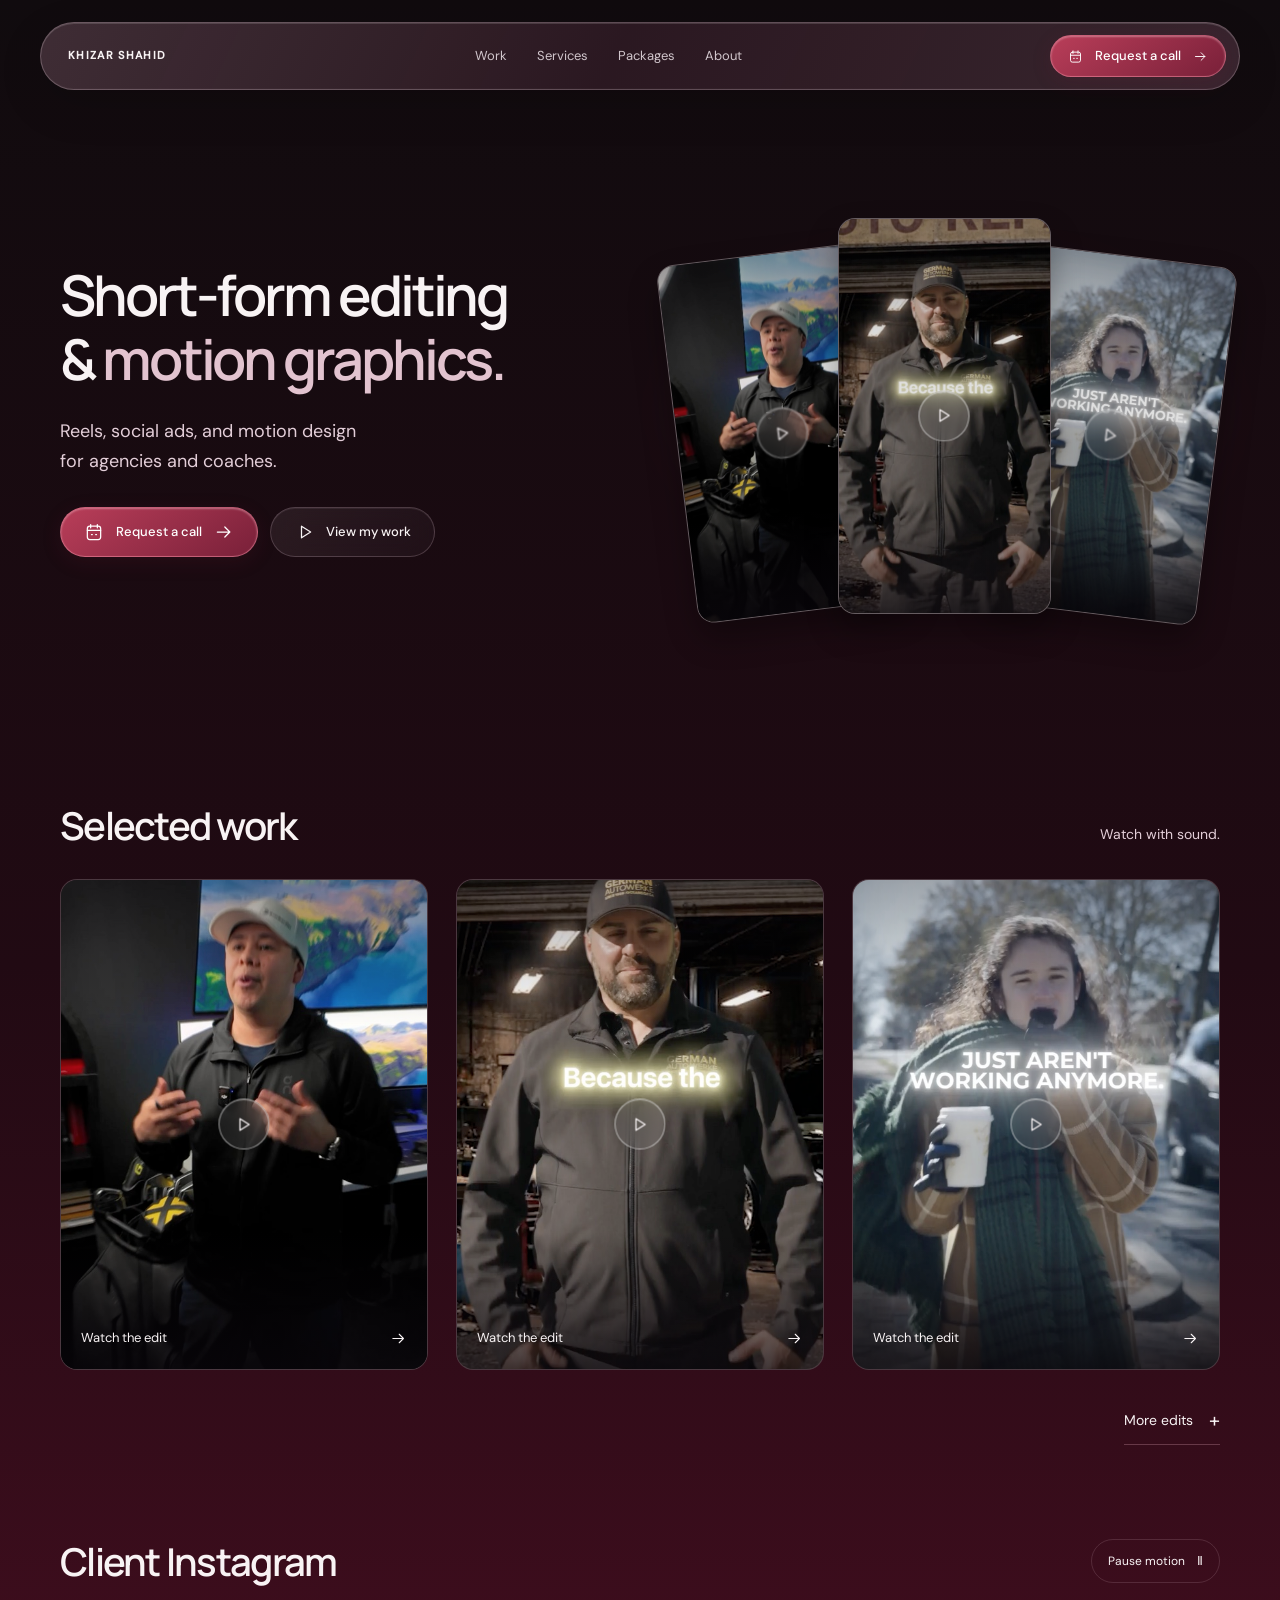
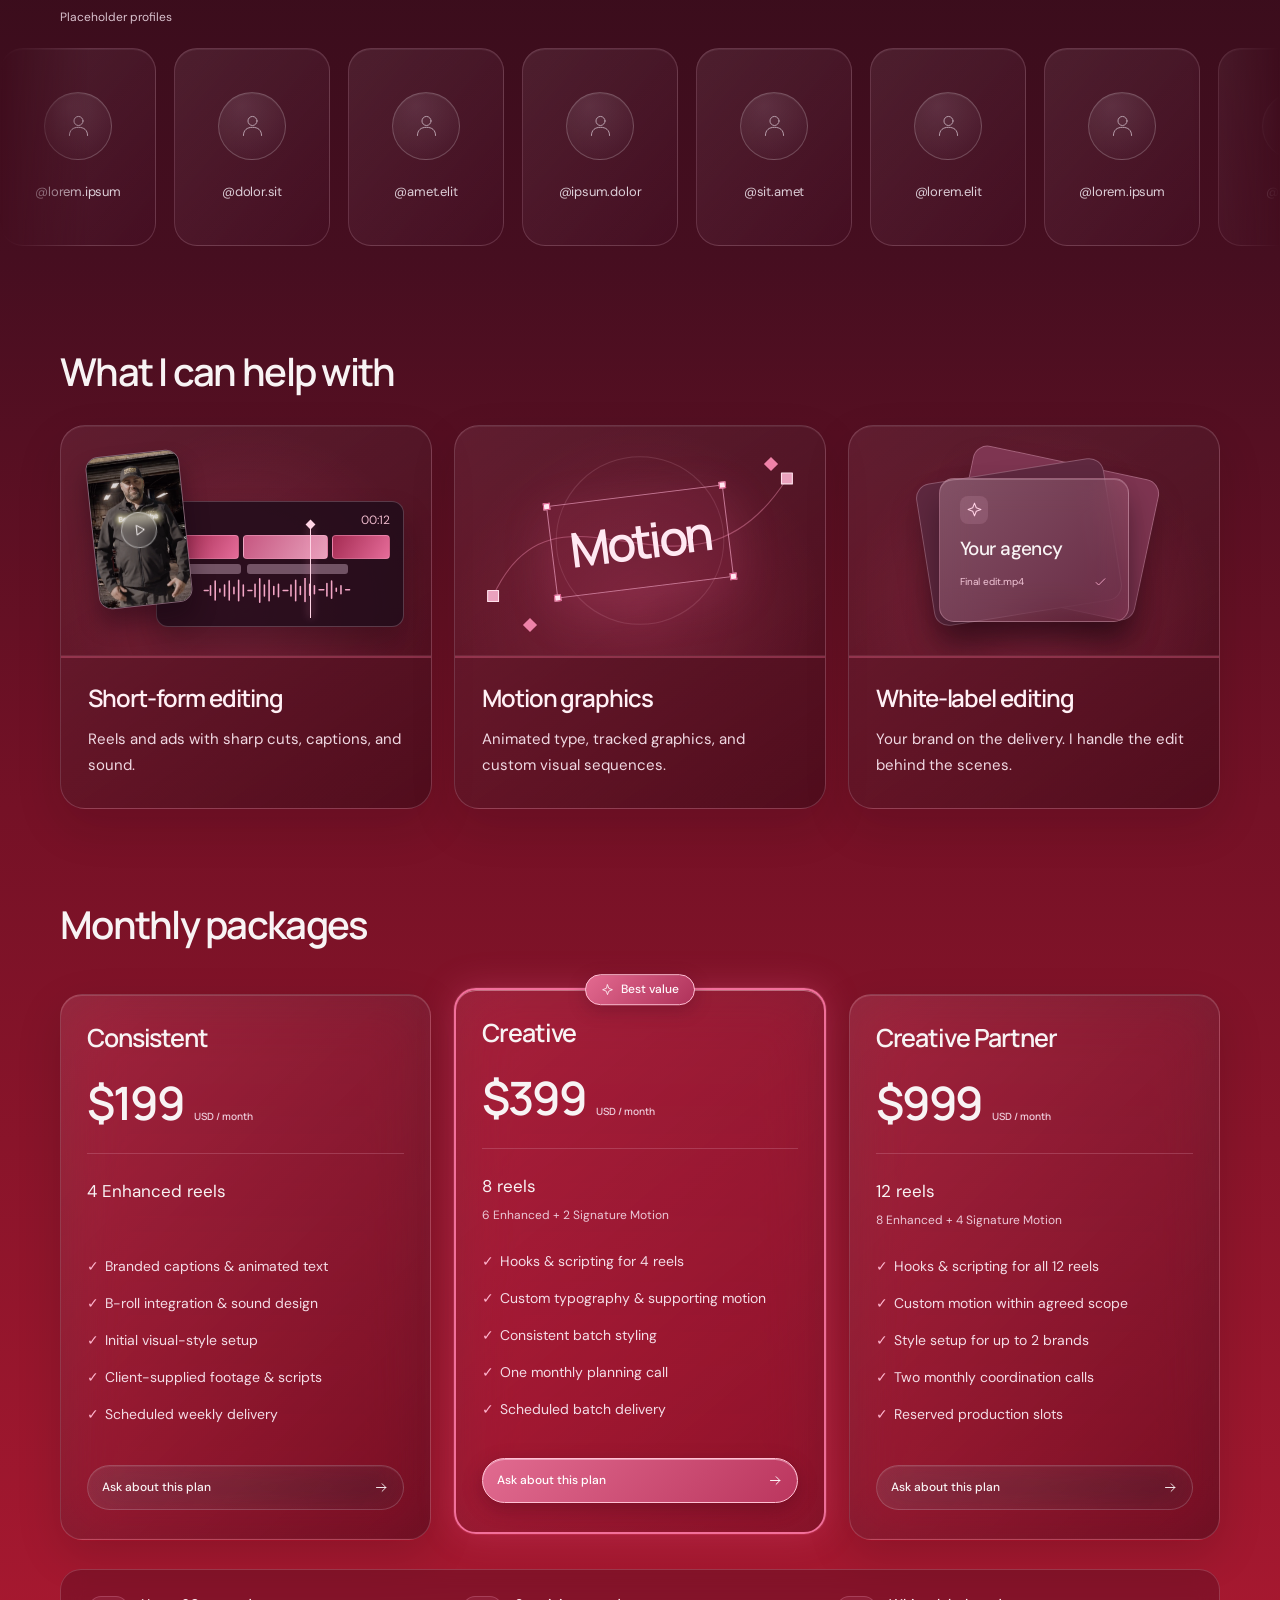
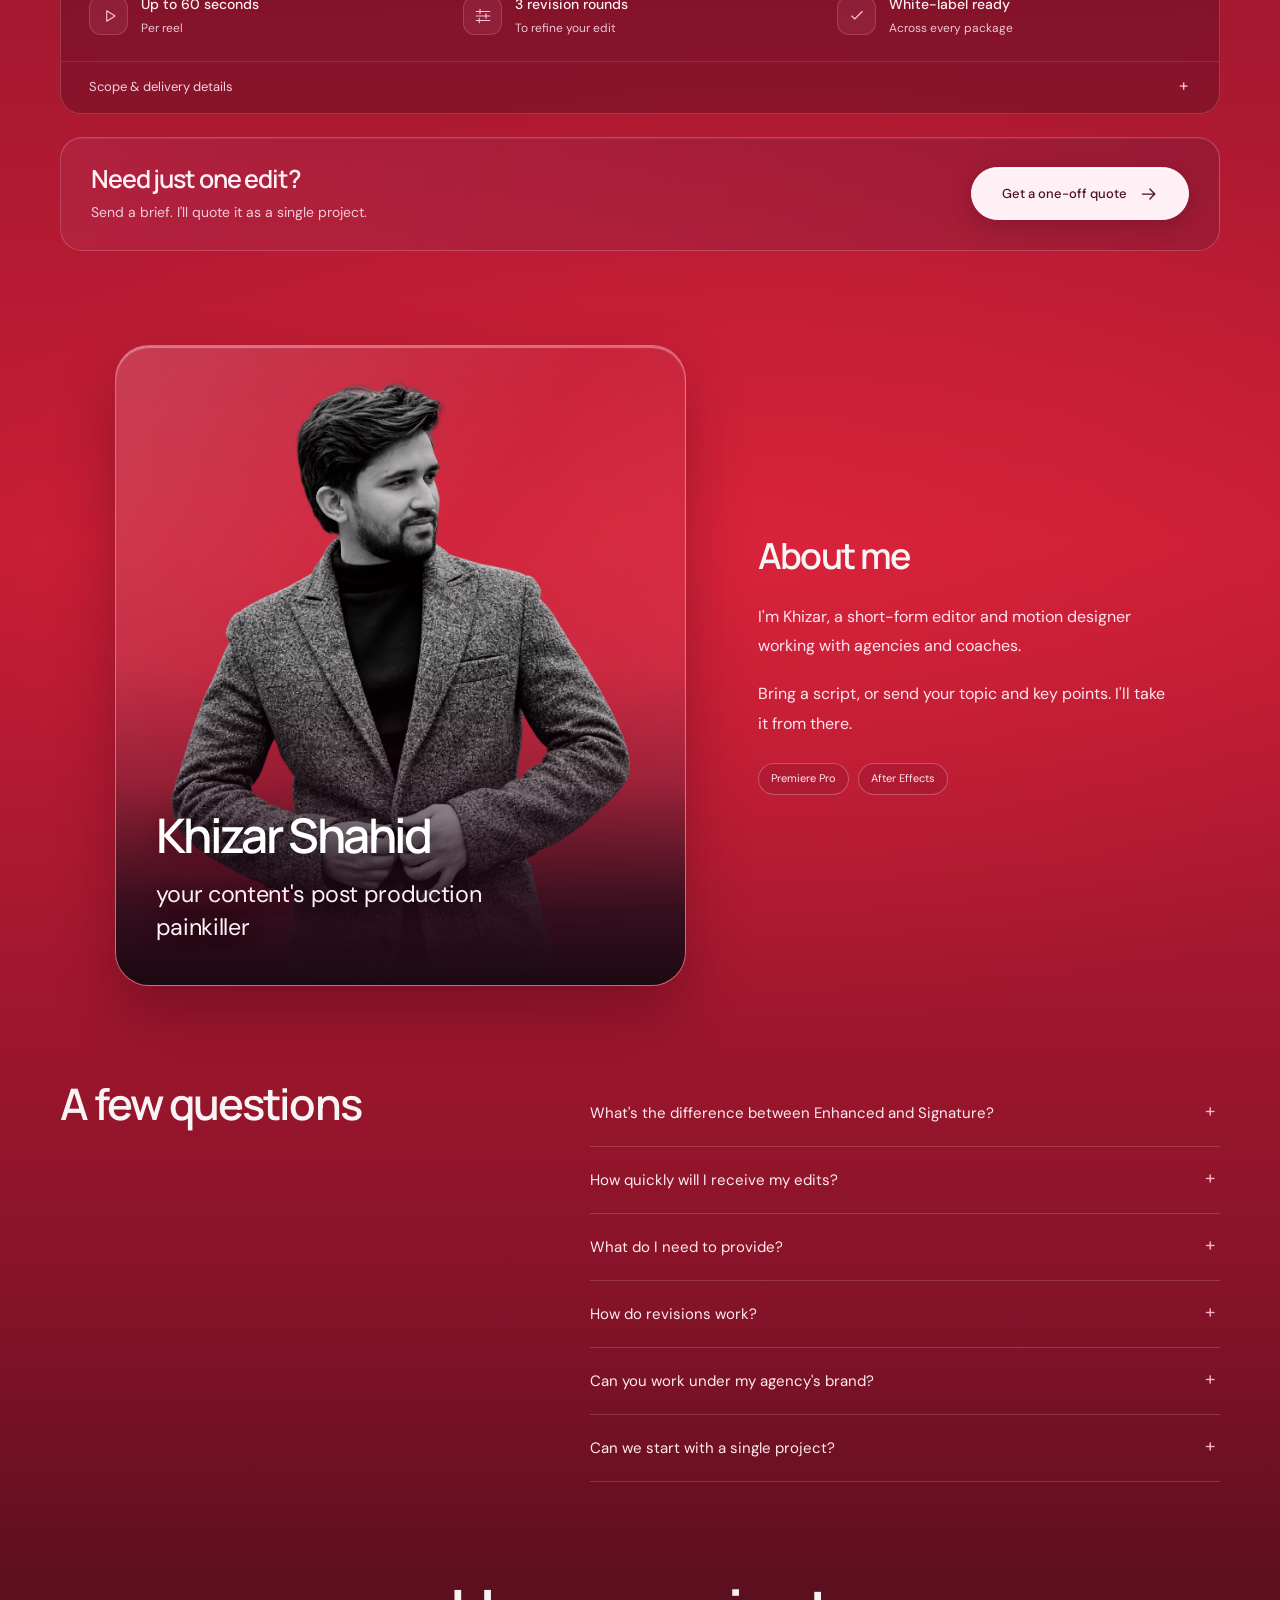
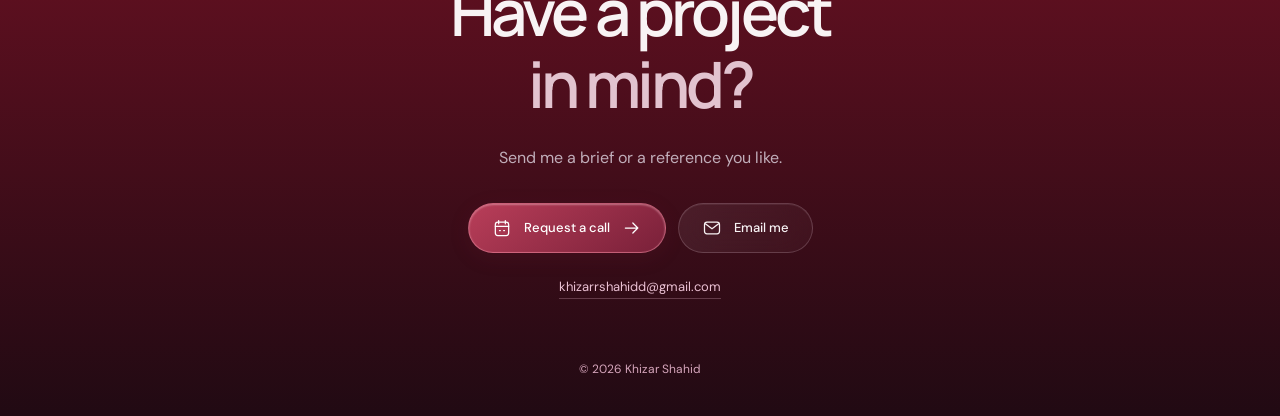
==== commit 5ffe0808: "Publish refined portfolio with new portrait and caption Add the new monochrome portrait and requeste" ====
--- a/index.html
+++ b/index.html
@@ -76,37 +76,54 @@
     </section>
     <section class="section-shell section-space services" id="services">
       <div class="section-heading"><div><h2>What I can help with</h2></div><p></p></div>
-      <div class="services-grid">
-        <article><svg class="service-icon"><use href="#play"/></svg><h3>Short-form editing</h3><p>Reels, Shorts, and ads. Edited with captions, B-roll, music, and sound design.</p></article>
-        <article><svg class="service-icon"><use href="#spark"/></svg><h3>Motion graphics</h3><p>Animated type, tracked graphics, compositing, and standalone animations.</p></article>
-        <article><svg class="service-icon"><use href="#sliders"/></svg><h3>White-label editing</h3><p>I edit under your agency’s brand and deliver files ready for your clients.</p></article>
+      <div class="services-grid service-studios">
+        <article class="service-studio">
+          <div class="service-visual edit-visual" aria-hidden="true">
+            <div class="edit-preview"><img src="assets/work-2.jpg" alt="" width="90" height="144" loading="lazy"><span><svg><use href="#play"/></svg></span></div>
+            <div class="timeline-art"><span class="timeline-time">00:12</span><div class="clip-row"><i></i><i></i><i></i></div><div class="caption-row"><i></i><i></i></div><div class="audio-row"><svg viewBox="0 0 210 32"><path d="M1 [base64]"/></svg></div><span class="playhead"></span></div>
+          </div>
+          <div class="service-copy"><h3>Short-form editing</h3><p>Reels and ads with sharp cuts, captions, and sound.</p></div>
+        </article>
+        <article class="service-studio">
+          <div class="service-visual motion-visual" aria-hidden="true">
+            <svg class="motion-path" viewBox="0 0 340 210"><path d="M35 156C95 25 215 190 305 48"/><rect x="30" y="151" width="10" height="10"/><rect x="300" y="43" width="10" height="10"/><circle cx="170" cy="105" r="77"/></svg>
+            <div class="motion-type"><span>Motion</span><i></i><i></i><i></i><i></i></div><span class="keyframe keyframe-one"></span><span class="keyframe keyframe-two"></span>
+          </div>
+          <div class="service-copy"><h3>Motion graphics</h3><p>Animated type, tracked graphics, and custom visual sequences.</p></div>
+        </article>
+        <article class="service-studio">
+          <div class="service-visual agency-visual" aria-hidden="true"><div class="agency-sheet sheet-back"></div><div class="agency-sheet sheet-middle"></div><div class="agency-sheet sheet-front"><span class="agency-mark"><svg><use href="#spark"/></svg></span><strong>Your agency</strong><span class="agency-file">Final edit.mp4 <svg><use href="#check"/></svg></span></div></div>
+          <div class="service-copy"><h3>White-label editing</h3><p>Your brand on the delivery. I handle the edit behind the scenes.</p></div>
+        </article>
       </div>
-      <p class="process-note">Send your footage and brief. I edit, we review, you publish.</p>
     </section>
     <section class="section-shell section-space pricing" id="pricing">
       <div class="section-heading"><div><h2>Monthly packages</h2></div><p></p></div>
       <div class="pricing-grid">
         <article class="price-card glass"><h3>Consistent</h3><p class="price">$199<span>USD / month</span></p><p class="plan-volume">4 Enhanced reels</p><ul><li>Branded captions & animated text</li><li>B-roll integration & sound design</li><li>Initial visual-style setup</li><li>Client-supplied footage & scripts</li><li>Scheduled weekly delivery</li></ul><button class="button button-glass plan-button" data-plan="Consistent" aria-label="Ask about the Consistent plan">Ask about this plan<svg><use href="#arrow"/></svg></button></article>
-        <article class="price-card glass"><h3>Creative</h3><p class="price">$399<span>USD / month</span></p><p class="plan-volume">8 reels <small>6 Enhanced + 2 Signature Motion</small></p><ul><li>Hooks & scripting for 4 reels</li><li>Custom typography & supporting motion</li><li>Consistent batch styling</li><li>One monthly planning call</li><li>Scheduled batch delivery</li></ul><button class="button button-glass plan-button" data-plan="Creative" aria-label="Ask about the Creative plan">Ask about this plan<svg><use href="#arrow"/></svg></button></article>
-        <article class="price-card glass signature"><h3>Creative Partner</h3><p class="price">$999<span>USD / month</span></p><p class="plan-volume">12 reels <small>8 Enhanced + 4 Signature Motion</small></p><ul><li>Hooks & scripting for all 12 reels</li><li>Custom motion within agreed scope</li><li>Style setup for up to 2 brands</li><li>Two monthly coordination calls</li><li>Reserved production slots</li></ul><button class="button button-primary plan-button" data-plan="Creative Partner" aria-label="Ask about the Creative Partner plan">Ask about this plan<svg><use href="#arrow"/></svg></button></article>
+        <article class="price-card glass featured-plan"><span class="value-badge"><svg><use href="#spark"/></svg>Best value</span><h3>Creative</h3><p class="price">$399<span>USD / month</span></p><p class="plan-volume">8 reels <small>6 Enhanced + 2 Signature Motion</small></p><ul><li>Hooks & scripting for 4 reels</li><li>Custom typography & supporting motion</li><li>Consistent batch styling</li><li>One monthly planning call</li><li>Scheduled batch delivery</li></ul><button class="button button-primary plan-button" data-plan="Creative" aria-label="Ask about the Creative plan">Ask about this plan<svg><use href="#arrow"/></svg></button></article>
+        <article class="price-card glass"><h3>Creative Partner</h3><p class="price">$999<span>USD / month</span></p><p class="plan-volume">12 reels <small>8 Enhanced + 4 Signature Motion</small></p><ul><li>Hooks & scripting for all 12 reels</li><li>Custom motion within agreed scope</li><li>Style setup for up to 2 brands</li><li>Two monthly coordination calls</li><li>Reserved production slots</li></ul><button class="button button-glass plan-button" data-plan="Creative Partner" aria-label="Ask about the Creative Partner plan">Ask about this plan<svg><use href="#arrow"/></svg></button></article>
       </div>
-      <div class="pricing-inclusions"><span><svg><use href="#check"/></svg>Up to 60 seconds per reel</span><span><svg><use href="#check"/></svg>3 revision rounds</span><span><svg><use href="#check"/></svg>White-label available</span></div>
-      <p class="pricing-note">Scripting uses your topics and key points; topic research, filming, and posting aren't included. Batch timelines are agreed upfront. Longer edits and standalone animation are quoted separately.</p>
-      <div class="one-off"><span>Just need one great edit?</span><button class="text-button" data-plan="One-off project">Get a one-off quote <svg><use href="#arrow"/></svg></button></div>
+      <div class="package-support">
+        <div class="package-basics" aria-label="Included with every package">
+          <div><span class="basic-icon"><svg><use href="#play"/></svg></span><p><strong>Up to 60 seconds</strong><span>Per reel</span></p></div>
+          <div><span class="basic-icon"><svg><use href="#sliders"/></svg></span><p><strong>3 revision rounds</strong><span>To refine your edit</span></p></div>
+          <div><span class="basic-icon"><svg><use href="#check"/></svg></span><p><strong>White-label ready</strong><span>Across every package</span></p></div>
+        </div>
+        <details class="package-scope"><summary>Scope & delivery details</summary><ul><li>Scripting uses the topics and key points you provide.</li><li>Research, filming, and posting are not included.</li><li>We agree the batch schedule before starting.</li><li>Longer edits and standalone animation are quoted separately.</li></ul></details>
+      </div>
+      <div class="one-off-callout"><div><h3>Need just one edit?</h3><p>Send a brief. I'll quote it as a single project.</p></div><button class="button one-off-button" data-plan="One-off project">Get a one-off quote<svg><use href="#arrow"/></svg></button></div>
     </section>
-    <section class="section-shell section-space" id="about">
+    <section class="section-shell section-space" id="about" aria-labelledby="about-heading">
       <div class="about-layout">
       <div class="title-card-stage">
-        <article class="portrait-title-card" aria-labelledby="portrait-title">
-          <div class="title-card-name"><strong>Khizar Shahid</strong></div>
-          <p class="title-card-specialty">Video editing<br> & motion design</p>
-          <img class="title-card-cutout" src="assets/portrait-cutout.png" alt="Khizar Shahid in a suit, photographed in black and white" width="1088" height="1445" loading="lazy">
+        <article class="portrait-title-card" aria-label="Portrait of Khizar Shahid">
+          <img class="title-card-cutout" src="assets/portrait-kashmir-cutout.png" alt="Khizar Shahid in a textured overcoat, photographed in black and white" width="1086" height="1448" loading="lazy">
           <div class="title-card-bottom-light" aria-hidden="true"></div>
-          <h2 id="portrait-title">Hello,<br> I'm a<br> Video editor.</h2>
-          <a class="title-card-handle" href="https://instagram.com/khizarrshahidd" target="_blank" rel="noopener noreferrer">@khizarrshahidd<span class="sr-only"> on Instagram (opens in a new tab)</span></a>
+          <div class="portrait-caption"><p class="portrait-caption-name">Khizar Shahid</p><p class="portrait-caption-line">your content's post production painkiller</p></div>
         </article>
       </div>
-      <div class="about-story"><h3>About me</h3><p>I'm Khizar, a short-form editor and motion designer working with agencies and coaches.</p><p>Bring a script, or send your topic and key points. I'll take it from there.</p><div class="about-tools"><span>Premiere Pro</span><span>After Effects</span></div></div>
+      <div class="about-story"><h2 id="about-heading">About me</h2><p>I'm Khizar, a short-form editor and motion designer working with agencies and coaches.</p><p>Bring a script, or send your topic and key points. I'll take it from there.</p><div class="about-tools"><span>Premiere Pro</span><span>After Effects</span></div></div>
       </div>
     </section>
     <section class="section-shell section-space faq" id="faq"><div><h2>A few questions</h2></div><div class="faq-list">
@@ -117,9 +134,8 @@
       <details><summary>Can you work under my agency's brand?</summary><p>Yes, across all packages. I follow your guidelines and deliver exports for you to share with clients.</p></details>
       <details><summary>Can we start with a single project?</summary><p>Yes. Send a brief and style reference for a one-off quote.</p></details>
     </div></section>
-    <section class="section-shell contact section-space" id="contact"><h2>Have a project<br> <span class="soft-type">in mind?</span></h2><p>Send me a brief or a reference you like.</p><div class="contact-actions"><button class="button button-primary" data-book><svg><use href="#calendar"/></svg>Request a call<svg><use href="#arrow"/></svg></button><a class="button button-glass" id="whatsapp-link" hidden>WhatsApp<svg><use href="#arrow"/></svg></a><a class="button button-glass email-link" href="mailto:khizarrshahidd@gmail.com"><svg><use href="#mail"/></svg>Email me</a></div><a class="contact-email email-link" href="mailto:khizarrshahidd@gmail.com">khizarrshahidd@gmail.com</a></section>
+    <section class="section-shell contact section-space" id="contact"><h2>Have a project<br> <span class="soft-type">in mind?</span></h2><p>Send me a brief or a reference you like.</p><div class="contact-actions"><button class="button button-primary" data-book><svg><use href="#calendar"/></svg>Request a call<svg><use href="#arrow"/></svg></button><a class="button button-glass" id="whatsapp-link" hidden>WhatsApp<svg><use href="#arrow"/></svg></a><a class="button button-glass email-link" href="mailto:khizarrshahidd@gmail.com"><svg><use href="#mail"/></svg>Email me</a></div><a class="contact-email email-link" href="mailto:khizarrshahidd@gmail.com">khizarrshahidd@gmail.com</a><p class="contact-credit">© <span id="year">2026</span> Khizar Shahid</p></section>
   </main>
-  <footer class="footer section-shell"><a class="wordmark" href="#home">KHIZAR SHAHID<span class="brand-dot"></span></a><span>© <span id="year">2026</span> Khizar Shahid</span><a href="#home">Back to top ↑</a></footer>
   <dialog id="video-dialog" aria-labelledby="video-title"><div class="player-heading"><h2 id="video-title">Selected edit</h2><button class="icon-button close-video" aria-label="Close video"><svg><use href="#close"/></svg></button></div><video id="portfolio-player" controls playsinline preload="none"></video><p id="video-error" hidden>That video couldn't load. Please try again or <a href="mailto:khizarrshahidd@gmail.com">email me for a sample</a>.</p></dialog>
   <dialog id="booking-dialog" class="booking-dialog glass" aria-labelledby="booking-title"><button class="icon-button close-booking" aria-label="Close inquiry"><svg><use href="#close"/></svg></button><h2 id="booking-title">Request a call</h2><p id="booking-description">Send your project details and a couple of times that suit you. We'll arrange a call by email.</p><a class="button button-primary" id="booking-email" href="mailto:khizarrshahidd@gmail.com">Request a call by email<svg><use href="#arrow"/></svg></a><p class="booking-note">Opens your email app. No appointment is booked automatically.</p></dialog>
 </body>
--- a/styles.css
+++ b/styles.css
@@ -32,3 +32,40 @@
 @media(max-width:370px){.hero h1{font-size:35px}.hero-actions .button{font-size:11px}.hero-showcase{height:335px}.hero-reel{height:260px}.reel-center{height:295px}.clients-heading h2{font-size:25px}.client-card{width:132px;height:172px}.marquee-toggle{padding:8px 11px}.title-card-name strong{font-size:3.7cqw}.title-card-specialty{font-size:3cqw}.title-card-handle{font-size:3.5cqw}.portrait-title-card{border-radius:24px}}
 @media(prefers-reduced-motion:reduce){.clients-track{animation:none!important;transform:none!important;will-change:auto}.clients-marquee{overflow-x:auto;mask-image:none;-webkit-mask-image:none}.client-group[aria-hidden=true],.client-card[data-fill]{display:none}.marquee-toggle{display:none}}
 @supports not (backdrop-filter:blur(1px)){.portrait-title-card{background:linear-gradient(135deg,#40313fe8,#251724e8)}}
+
+/* Local review: one continuous burgundy-to-red background through the portrait. */
+body{position:relative;isolation:isolate;background:#11090e}
+body:before{position:absolute;inset:0;z-index:-1;height:100%;background:radial-gradient(ellipse 85% 650px at 60% var(--ramp-peak,3700px),#ff2f4355,transparent 75%),linear-gradient(180deg,#100b0e 0px,#210a13 var(--ramp-start,900px),#460e20 var(--ramp-mid,2000px),#751126 var(--ramp-pricing,2600px),#c61d36 var(--ramp-peak,3700px),#871328 var(--ramp-end,4500px),#210a13 100%);pointer-events:none}
+.pricing:before,.contact:before{display:none}.hero-showcase:before{opacity:.65}.soft-type{color:#e2c3cf}.section-heading>p,.hero-description{color:#e3ced8}.clients-placeholder-note{color:#d9c2ce}.client-card{background:linear-gradient(130deg,#edd2df17,#46102666);border-color:#e5b4c733}.nav{background-color:#27121cb8}
+
+/* Services have a distinct visual example instead of a wall of gray copy. */
+.services-grid.service-studios{display:grid;grid-template-columns:repeat(3,minmax(0,1fr));gap:22px;border:0}
+.services-grid.service-studios .service-studio{border:1px solid #eeb7cb38;border-radius:25px;padding:0!important;overflow:hidden;background:linear-gradient(145deg,#f0d4df13,#24081270);box-shadow:inset 0 1px 0 #fff1,0 18px 45px #16050e22}
+.service-visual{height:230px;position:relative;overflow:hidden;border-bottom:1px solid #eeb7cb1c;background:radial-gradient(ellipse at 50% 80%,#c1446a44,transparent 70%)}
+.service-copy{padding:26px 27px 29px;border-top:2px solid #ed6a9159}.services-grid .service-copy h3{font-size:24px;color:#fff0f5;line-height:1.2;margin-bottom:13px}.services-grid .service-copy p{font-size:15px;line-height:1.75;color:#f0d8e2;max-width:none}
+.edit-preview{position:absolute;left:31px;top:27px;width:94px;height:153px;border-radius:13px;border:1px solid #f6c8da70;overflow:hidden;transform:rotate(-6deg);box-shadow:0 15px 22px #14040e66;background:#241520;z-index:2}.edit-preview img{width:100%;height:100%;object-fit:cover;filter:saturate(.65)}.edit-preview>span{position:absolute;inset:0;display:grid;place-items:center;background:#18061222}.edit-preview svg{background:#ffffff16;border:1px solid #fff7;width:36px;height:36px;border-radius:50%;padding:9px;backdrop-filter:blur(6px)}
+.timeline-art{position:absolute;left:95px;right:27px;top:75px;height:126px;border:1px solid #edbed040;background:#200c1ada;border-radius:12px;padding:33px 13px 12px 24px;box-shadow:0 18px 30px #16050d55}.timeline-time{position:absolute;top:9px;right:13px;font-size:12px;color:#edb9cb;font-variant-numeric:tabular-nums}.clip-row{display:flex;gap:4px;height:24px}.clip-row i{flex:1;display:block;border-radius:4px;background:linear-gradient(120deg,#a52c53,#e56c99);border:1px solid #ffbad450}.clip-row i:nth-child(2){flex:1.5;background:linear-gradient(120deg,#c65781,#e9a2bd)}.caption-row{display:flex;gap:6px;margin-top:5px;width:80%;height:10px}.caption-row i{flex:1;display:block;background:#d1adc26e;border-radius:3px}.caption-row i+ i{flex:1.7}.audio-row{height:28px;margin-top:4px;overflow:hidden}.audio-row svg{width:100%;height:25px;stroke:#f3a6c6;stroke-width:2}.playhead{position:absolute;top:24px;bottom:8px;left:62%;width:1px;background:#ffd5e5;box-shadow:0 0 8px #ff90b6}.playhead:before{content:'';position:absolute;width:7px;height:7px;background:#ffd5e5;top:-5px;left:-3px;transform:rotate(45deg)}
+.motion-visual{display:grid;place-items:center}.motion-path{position:absolute;inset:0;width:100%;height:100%;stroke:#ec8bad70;stroke-width:1;fill:none}.motion-path circle{stroke:#e8acbd2b}.motion-path rect{fill:#eaa1bd;stroke:#ffe0ec}.motion-type{position:relative;transform:rotate(-7deg);padding:7px 17px;border:1px solid #f3a6c7aa;background:#af355e22;box-shadow:0 15px 50px #ec629633}.motion-type>span{font-family:Manrope,var(--font);font-size:48px;letter-spacing:-.07em;color:#ffe8f2;font-weight:600}.motion-type i{position:absolute;width:7px;height:7px;background:#ffe7f0;border:1px solid #d75485}.motion-type i:nth-of-type(1){left:-4px;top:-4px}.motion-type i:nth-of-type(2){right:-4px;top:-4px}.motion-type i:nth-of-type(3){left:-4px;bottom:-4px}.motion-type i:nth-of-type(4){right:-4px;bottom:-4px}.keyframe{position:absolute;width:10px;height:10px;background:#ef82a8;transform:rotate(45deg)}.keyframe-one{bottom:25px;left:70px}.keyframe-two{top:33px;right:49px}
+.agency-visual{display:grid;place-items:center}.agency-sheet{position:absolute;width:190px;height:144px;border-radius:15px;border:1px solid #edb6cc55;background:#4b1f36;box-shadow:0 20px 30px #10040c44}.sheet-back{transform:translate(20px,-8px) rotate(12deg);background:#7e3551}.sheet-middle{transform:translate(-15px,1px) rotate(-9deg);background:#5e283f}.sheet-front{position:relative;transform:translate(0,9px);padding:17px 20px;display:flex;flex-direction:column;background:linear-gradient(135deg,#fbdee83b,#8c34543b);backdrop-filter:blur(16px);box-shadow:inset 0 1px 0 #ffe5ee33,0 20px 30px #17060c66}.agency-mark{width:28px;height:28px;border-radius:8px;display:grid;place-items:center;background:#f4b2cf26;color:#ffd2e5}.agency-mark svg{width:17px;height:17px}.agency-sheet strong{font-size:19px;font-weight:500;margin-top:10px;letter-spacing:-.03em}.agency-file{display:flex;align-items:center;justify-content:space-between;margin-top:10px;font-size:10px;color:#f3c7d8}.agency-file svg{width:15px;height:15px;stroke:#f1a4c5}
+
+/* The middle package is the recommended offer. */
+.pricing-grid{padding-top:16px;gap:23px}.price-card{position:relative;background:linear-gradient(135deg,#ead8e51e,#230b1770);border-color:#e9b6c43b}.price-card li{color:#f3dce6;font-size:14px}.price-card li:before{color:#ffb6cf}.price-card .price>span,.plan-volume small{color:#ebc8d7}.plan-volume{border-top-color:#e4a1b840}
+.featured-plan{border:2px solid #f2709b;box-shadow:0 0 0 1px #ffc0d218,0 0 35px #e44f8052,inset 0 1px 0 #ffe5ee66;background:linear-gradient(140deg,#ed77952e,#5e13267a);transform:translateY(-6px)}
+.value-badge{position:absolute;left:50%;top:0;transform:translate(-50%,-50%);display:flex;align-items:center;gap:7px;white-space:nowrap;padding:7px 15px;font-size:12px;font-weight:500;line-height:1.3;border:1px solid #ffbfd5;background:linear-gradient(135deg,#e36a90,#af325a);color:#fff8fb;border-radius:100px;box-shadow:0 5px 18px #4f0c2355}.value-badge svg{width:13px;height:13px}.featured-plan .button-primary{background:linear-gradient(135deg,#e16b90,#bb365e);border-color:#ffc0d4;box-shadow:inset 0 1px 0 #ffe6ef77,0 6px 20px #3c081a55}.featured-plan .button-primary:hover{background:linear-gradient(135deg,#ee86a6,#c2436a)}
+
+/* Readable package facts, expandable scope, and a real one-off CTA. */
+.package-support{margin-top:29px;border-radius:21px;border:1px solid #f0bace38;background:#2e081a45;backdrop-filter:blur(12px)}.package-basics{display:grid;grid-template-columns:repeat(3,1fr);padding:23px 28px;gap:20px}.package-basics>div{display:flex;align-items:center;gap:13px}.basic-icon{display:grid;place-items:center;width:39px;height:39px;border-radius:12px;flex:none;background:#e889a91c;border:1px solid #ed9bbd42;color:#ffc4d9}.basic-icon svg{width:18px;height:18px}.package-basics p{display:flex;flex-direction:column;gap:3px}.package-basics strong{font-size:14px;font-weight:500;color:#fff0f6}.package-basics p>span{font-size:12px;color:#ebc7d6}.package-scope{border-top:1px solid #ecb3cb24;padding:0 28px}.package-scope summary{font-size:13px;color:#f2d3e0;padding:15px 30px 15px 0;cursor:pointer;list-style:none;position:relative}.package-scope summary::-webkit-details-marker{display:none}.package-scope summary:after{content:'+';position:absolute;right:3px;font-size:17px;top:10px;color:#ffc8dc}.package-scope[open] summary:after{content:'−'}.package-scope ul{margin:0;padding:0 0 19px 18px;display:grid;grid-template-columns:1fr 1fr;gap:10px 30px}.package-scope li{font-size:13px;line-height:1.7;color:#f1d0de;padding-left:3px}
+.one-off-callout{margin-top:23px;border:1px solid #f6a7c34d;border-radius:22px;padding:27px 30px;display:flex;align-items:center;justify-content:space-between;gap:25px;background:linear-gradient(105deg,#b73b653a,#6c1a3655);box-shadow:inset 0 1px 0 #ffe9f316}.one-off-callout h3{font-size:25px;margin-bottom:8px;color:#fff1f7}.one-off-callout p{font-size:14px;color:#f1ccdb}.one-off-button{background:#fff0f6;color:#4b1027;border:1px solid #fff7fb;box-shadow:inset 0 1px 0 white,0 6px 20px #41081e40;font-size:13px;flex:none;min-width:218px;min-height:53px}.one-off-button:hover{background:white;color:#6d1634}
+
+/* Leave the portrait panel text-free for review. */
+.portrait-title-card{background:linear-gradient(125deg,#ffedf229,#e6b9cc09 47%,#efbdd61c);border-color:#f7c3d66e;box-shadow:inset 0 2px 1px #fff5,0 28px 60px #34041355}.title-card-cutout{right:0;width:100%;height:94%;object-position:center bottom;bottom:0;filter:brightness(.87) contrast(1.1)}.title-card-bottom-light{background:linear-gradient(0deg,#4b0b286b,transparent 25%)}.about-story h2{font-size:36px;margin-bottom:25px}.about-story>p{color:#ffe5ee}.about-tools span{border-color:#f5b3cc5c;background:#500c2622;color:#ffe8f2}.faq-list details{border-color:#f0b6ce38}.faq-list summary{color:#ffeaf2}.faq-list details p{color:#f1ccdc}.faq-list summary:after{color:#fcb2cd}.contact{padding-bottom:35px}.contact>p.contact-credit{margin-top:60px;color:#d5a5bb;font-size:12px}.contact-email{color:#eac0d3;border-color:#ebbbd144}
+@media(max-width:1050px){.services-grid.service-studios{gap:16px}.services-grid .service-copy{padding:23px 21px}.services-grid .service-copy h3{font-size:22px}.services-grid .service-copy p{font-size:14px}.service-visual{height:205px}.edit-preview{left:20px;width:82px;height:140px}.timeline-art{left:78px;right:18px;top:70px;height:119px;padding-left:20px}.motion-type>span{font-size:40px}.agency-sheet{width:163px;height:135px}.agency-sheet strong{font-size:17px}.package-basics{padding:21px;gap:14px}.package-basics strong{font-size:13px}.package-basics p>span{font-size:11px}.package-basics>div{gap:9px}.basic-icon{width:34px;height:34px}.about-story h2{font-size:34px}}
+@media(max-width:760px){.services-grid.service-studios{grid-template-columns:1fr;gap:20px}.service-visual{height:220px}.services-grid .service-copy{padding:25px 26px 28px}.services-grid .service-copy h3{font-size:25px}.services-grid .service-copy p{font-size:16px;line-height:1.7}.edit-preview{left:15%;top:23px;width:100px;height:160px}.timeline-art{left:37%;right:9%;top:75px;height:127px}.motion-type>span{font-size:49px}.agency-sheet{width:190px;height:144px}.agency-sheet strong{font-size:19px}.pricing-grid{gap:27px;padding-top:12px}.featured-plan{transform:none;box-shadow:0 0 0 1px #ffc0d218,0 0 28px #e44f8040,inset 0 1px 0 #ffe5ee66}.price-card li{font-size:14px}.package-basics{grid-template-columns:1fr;gap:22px;padding:25px}.package-basics>div{gap:14px}.package-basics strong{font-size:16px}.package-basics p>span{font-size:13px}.basic-icon{width:42px;height:42px}.package-scope{padding-inline:25px}.package-scope summary{font-size:14px;padding-block:18px}.package-scope summary:after{top:14px}.package-scope ul{grid-template-columns:1fr;gap:11px}.package-scope li{font-size:14px}.one-off-callout{align-items:stretch;flex-direction:column;padding:27px 25px;gap:23px}.one-off-callout h3{font-size:26px}.one-off-callout p{font-size:15px;line-height:1.7}.one-off-button{min-width:0;width:100%;min-height:54px;font-size:14px}.about-story h2{font-size:30px}.contact>p.contact-credit{margin-top:48px;font-size:12px}}
+@media(max-width:370px){.service-visual{height:200px}.edit-preview{width:88px;height:145px;left:10%}.timeline-art{left:33%;right:8%}.services-grid .service-copy{padding:23px}.motion-type>span{font-size:43px}.agency-sheet{width:170px;height:135px}.agency-sheet strong{font-size:18px}.one-off-callout{padding:25px 22px}}
+
+/* Portrait caption stays legible over the monochrome cutout at every card size. */
+.title-card-cutout{height:97%;width:100%;bottom:0;filter:brightness(.84) contrast(1.08)}
+.title-card-bottom-light{background:linear-gradient(0deg,#160810f5 0%,#210b19d9 12%,#310b2040 32%,transparent 50%)}
+.portrait-caption{position:absolute;z-index:4;left:7%;right:7%;bottom:6.5%;color:#fff;text-shadow:0 2px 18px #10070c66}
+.portrait-caption-name{font-family:Manrope,'DM Sans',sans-serif;font-size:8.4cqw;font-weight:600;line-height:1.12;letter-spacing:-.055em;margin:0 0 3cqw}
+.portrait-caption-line{font-size:4.1cqw;line-height:1.4;letter-spacing:-.015em;max-width:72%;margin:0;color:#fff1f7}
